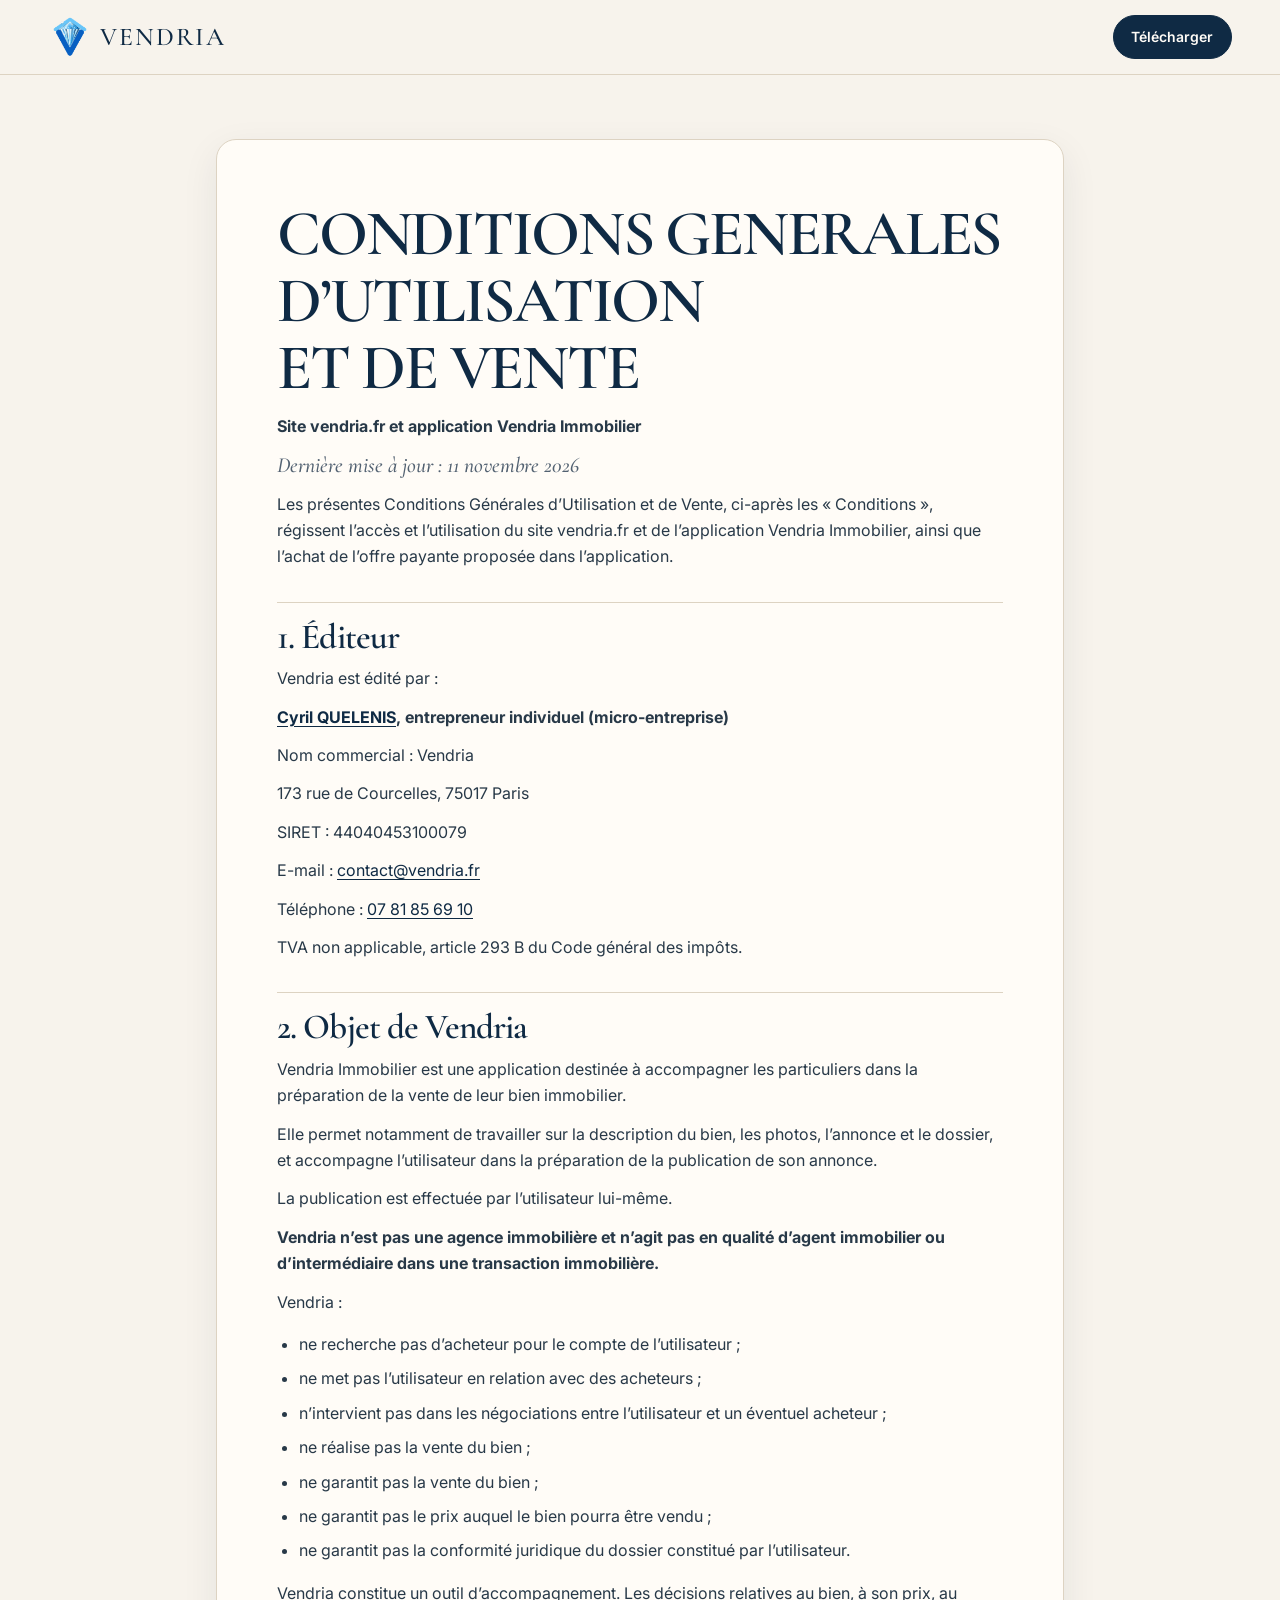
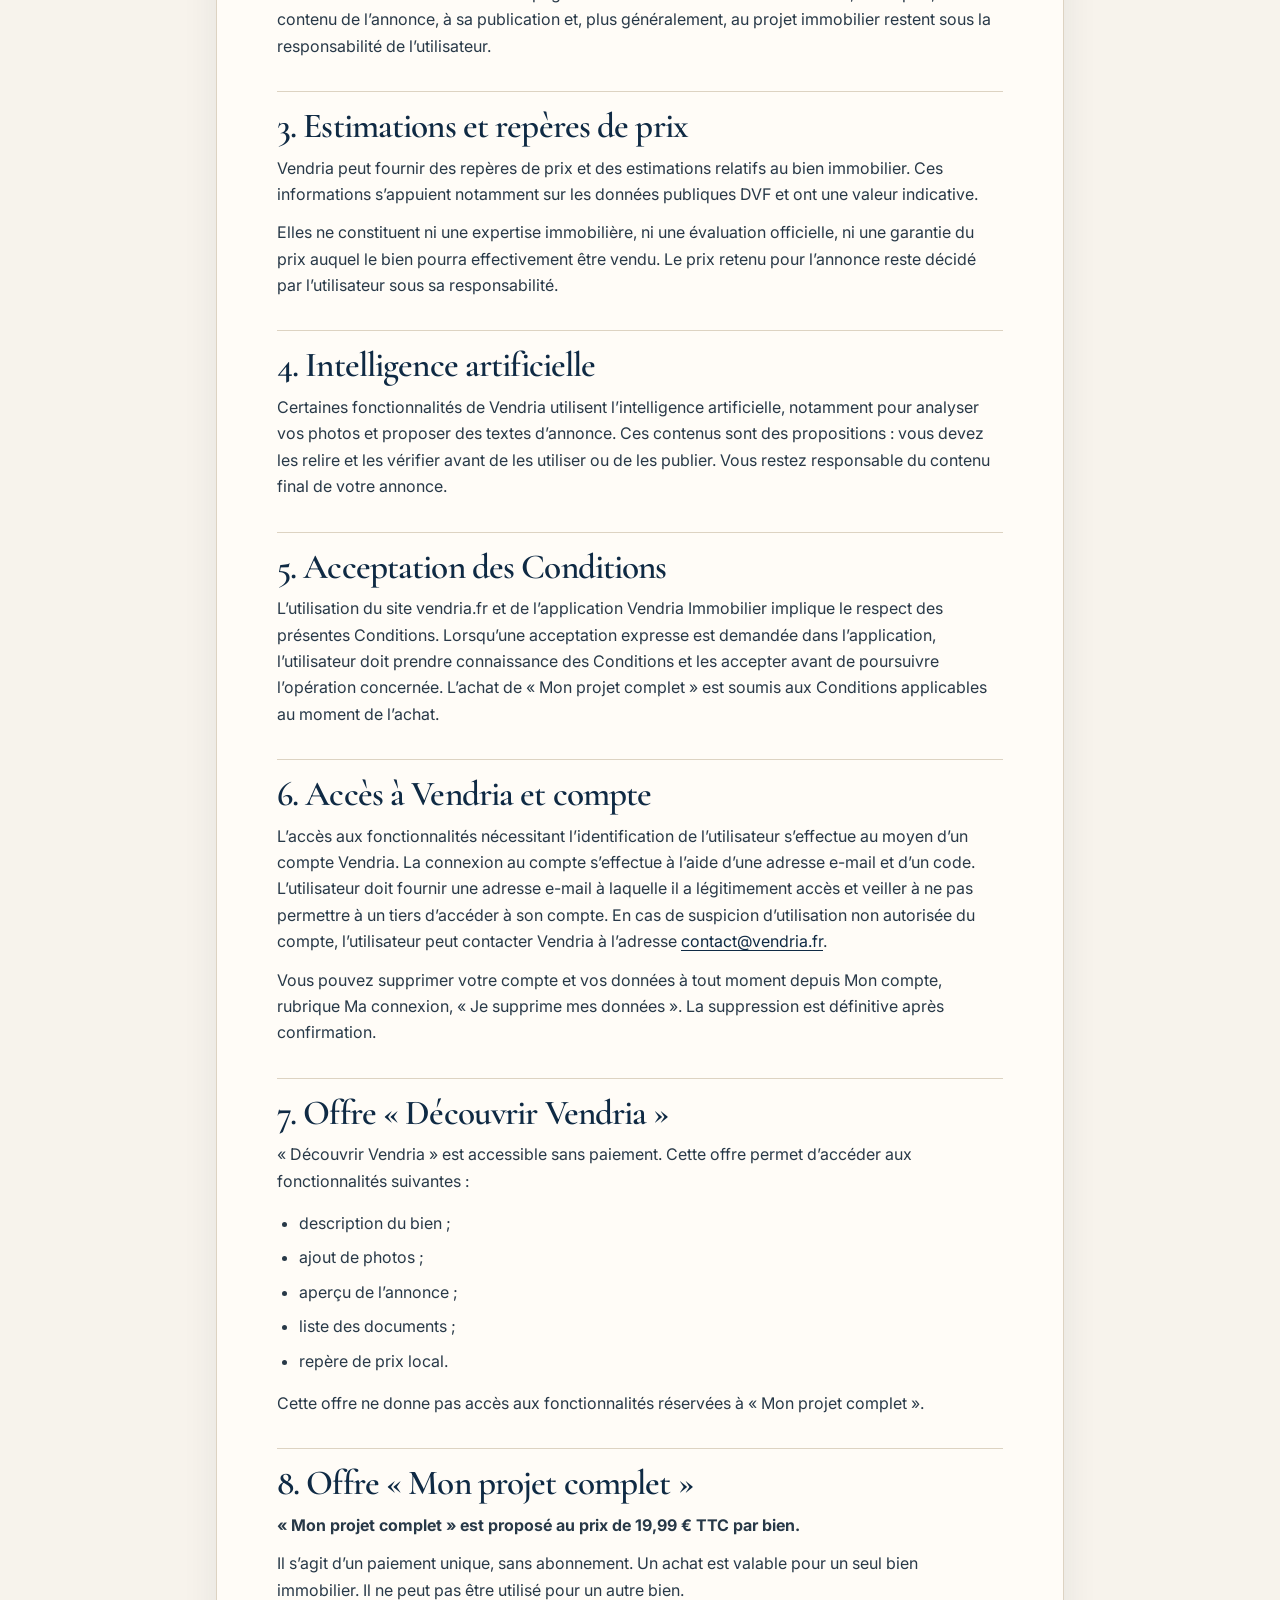
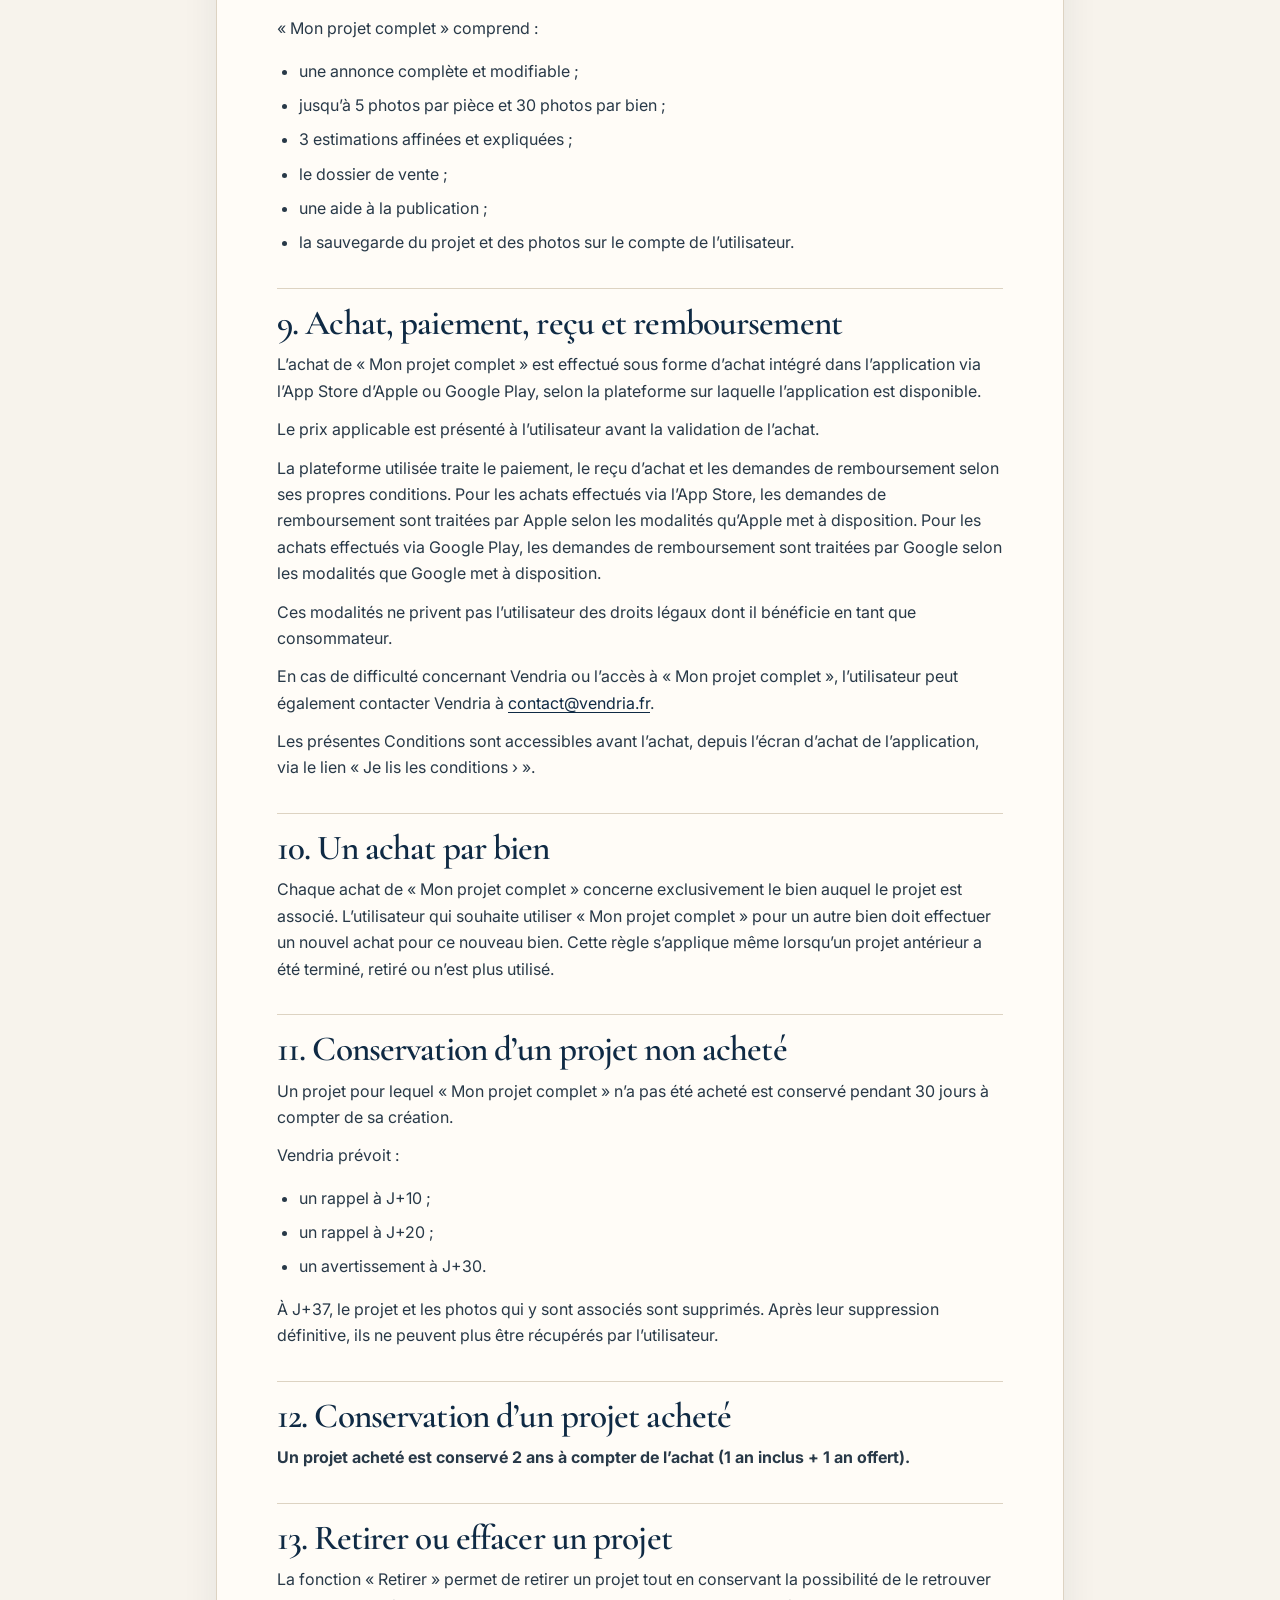
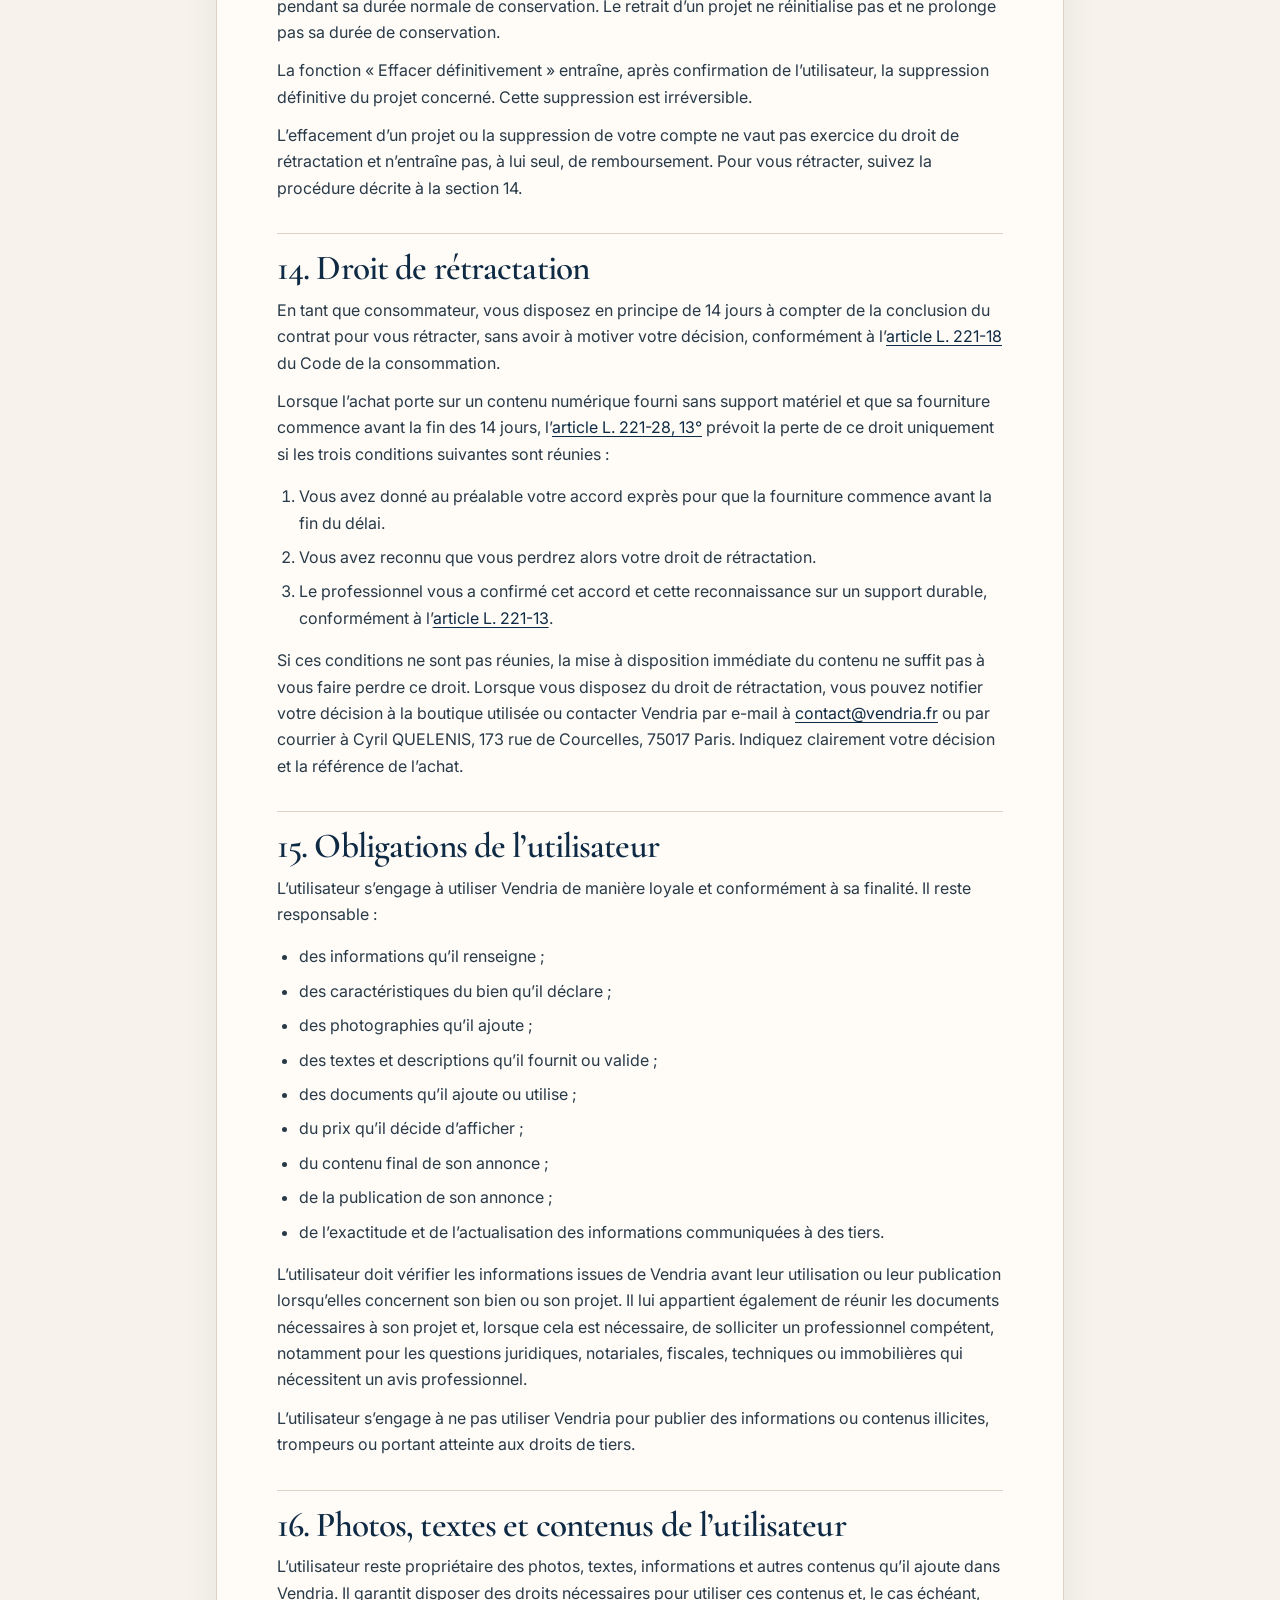
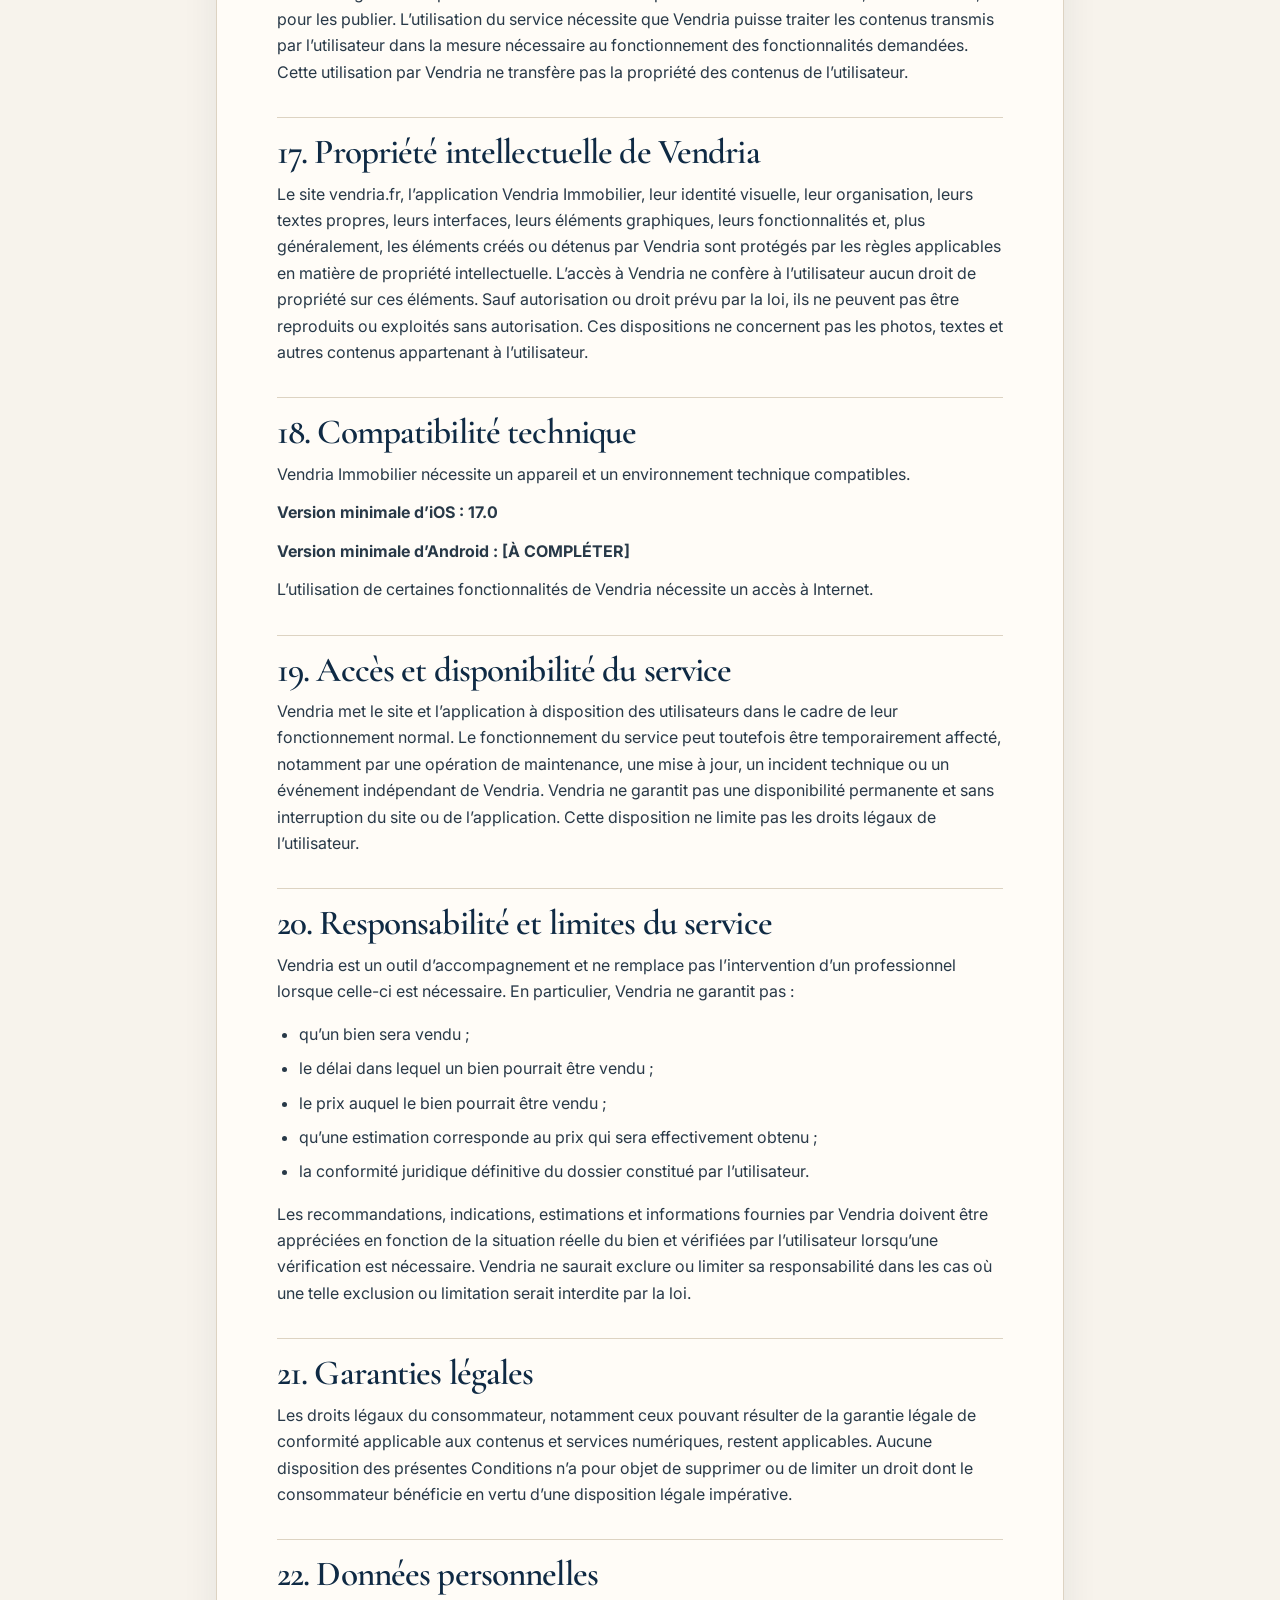
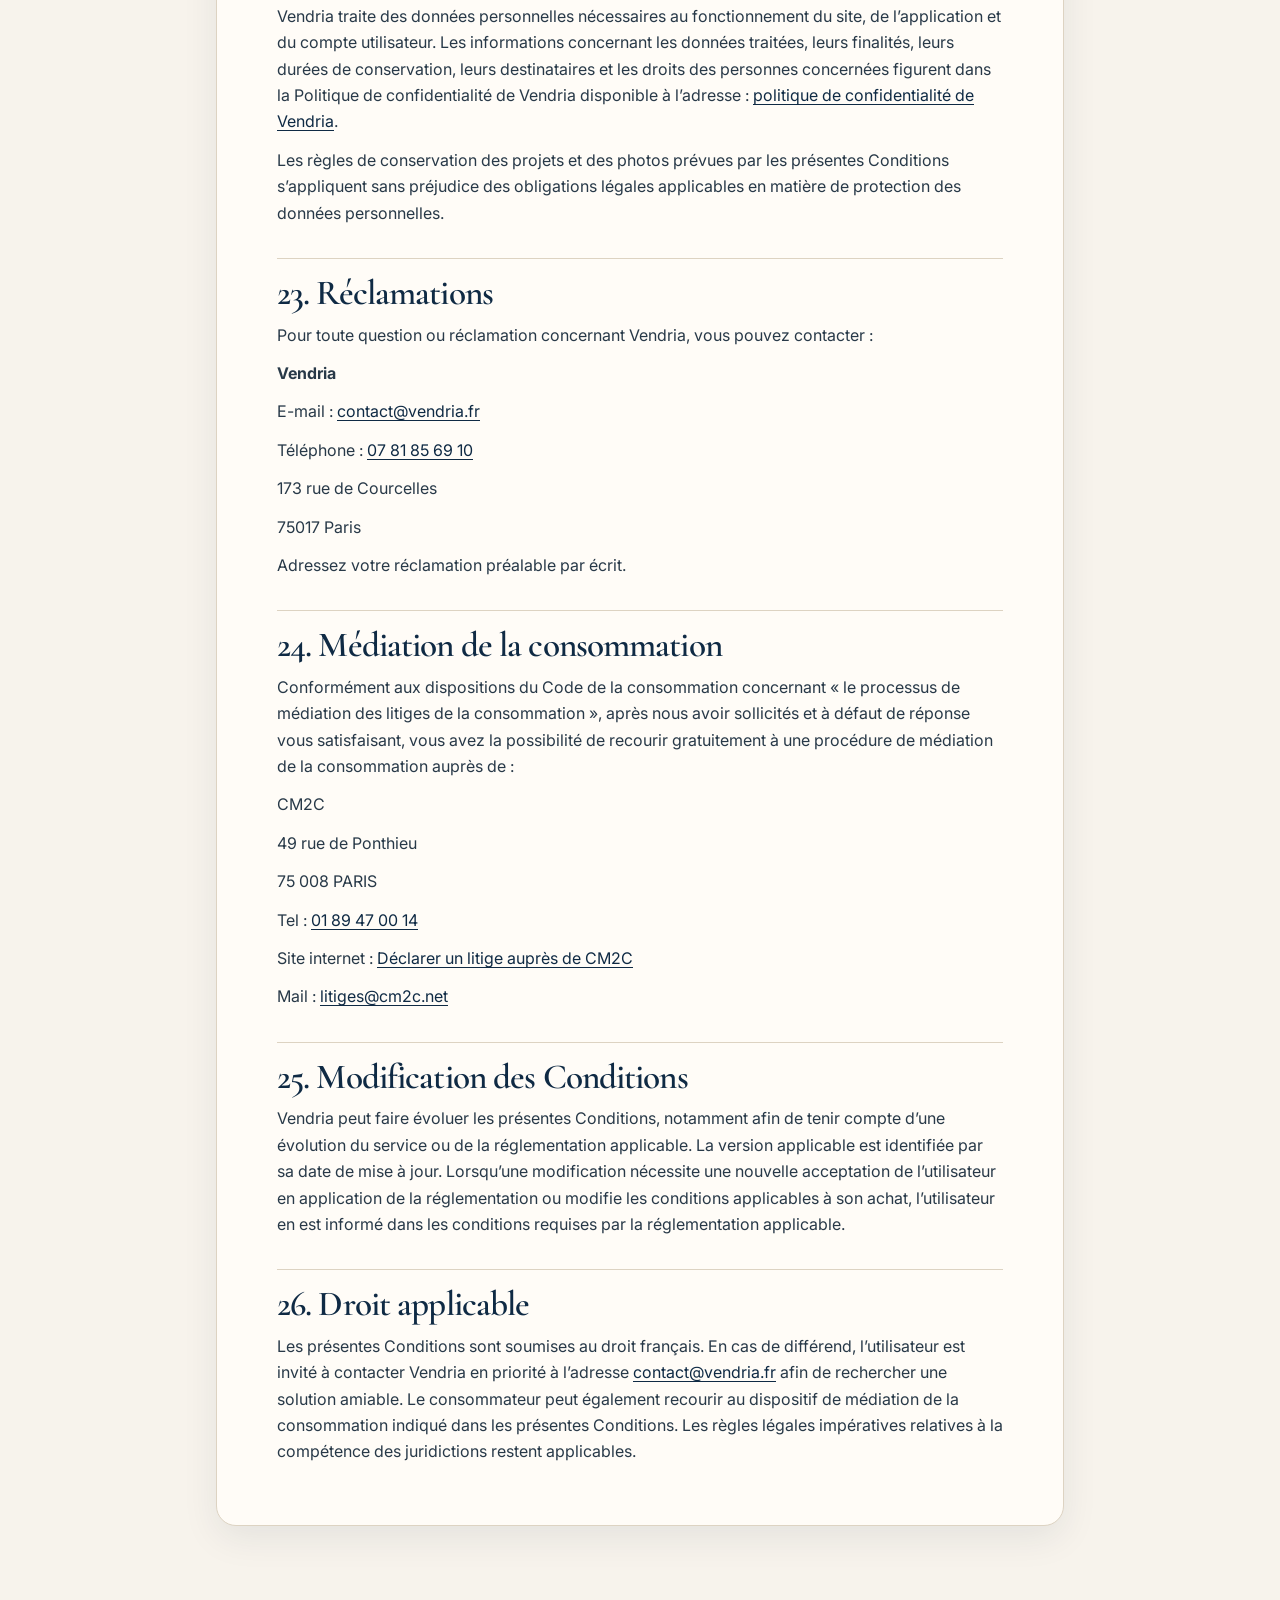
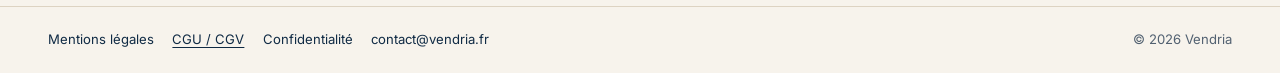
==== cgu-cgv.html @ bef15df4 "CGU-CGV : indiquer l’accès avant l’achat" ====
<!doctype html>
<html lang="fr">
<head>
  <meta charset="utf-8">
  <meta name="viewport" content="width=device-width, initial-scale=1">
  <title>CGU / CGV – Vendria</title>
  <link rel="icon" href="favicon.ico" sizes="any">
  <link rel="icon" type="image/png" sizes="32x32" href="favicon-32.png">
  <link rel="icon" type="image/png" sizes="180x180" href="favicon-180.png">
  <link rel="apple-touch-icon" sizes="180x180" href="apple-touch-icon.png">
  <link rel="stylesheet" href="style.css">
</head>
<body>
  <header class="site-header">
    <div class="shell header-inner">
      <a class="wordmark" href="index.html" aria-label="Vendria — Accueil"><img src="logo-vendria.png" width="44" height="44" alt=""><span>VENDRIA</span></a>
      <a class="download-link" href="https://apps.apple.com/fr/app/vendria-immobilier/id6817850161">Télécharger</a>
    </div>
  </header>

  <main class="legal">
    <h1>CONDITIONS GENERALES D’UTILISATION ET DE VENTE</h1>
    <p><strong>Site vendria.fr et application Vendria Immobilier</strong></p>
    <p class="date">Dernière mise à jour : <time datetime="2026-11-11">11 novembre 2026</time></p>
    <p>Les présentes Conditions Générales d’Utilisation et de Vente, ci-après les « Conditions », régissent l’accès et l’utilisation du site vendria.fr et de l’application Vendria Immobilier, ainsi que l’achat de l’offre payante proposée dans l’application.</p>
    <h2>1. Éditeur</h2>
    <p>Vendria est édité par :</p>
    <p><strong><a href="mentions-legales.html">Cyril QUELENIS</a>, entrepreneur individuel (micro-entreprise)</strong></p>
    <p>Nom commercial : Vendria</p>
    <p>173 rue de Courcelles, 75017 Paris</p>
    <p>SIRET : 44040453100079</p>
    <p>E-mail : <a href="mailto:contact@vendria.fr">contact@vendria.fr</a></p>
    <p>Téléphone : <a href="tel:+33781856910">07 81 85 69 10</a></p>
    <p>TVA non applicable, article 293 B du Code général des impôts.</p>
    <h2>2. Objet de Vendria</h2>
    <p>Vendria Immobilier est une application destinée à accompagner les particuliers dans la préparation de la vente de leur bien immobilier.</p>
    <p>Elle permet notamment de travailler sur la description du bien, les photos, l’annonce et le dossier, et accompagne l’utilisateur dans la préparation de la publication de son annonce.</p>
    <p>La publication est effectuée par l’utilisateur lui-même.</p>
    <p><strong>Vendria n’est pas une agence immobilière et n’agit pas en qualité d’agent immobilier ou d’intermédiaire dans une transaction immobilière.</strong></p>
    <p>Vendria :</p>
    <ul>
      <li>ne recherche pas d’acheteur pour le compte de l’utilisateur ;</li>
      <li>ne met pas l’utilisateur en relation avec des acheteurs ;</li>
      <li>n’intervient pas dans les négociations entre l’utilisateur et un éventuel acheteur ;</li>
      <li>ne réalise pas la vente du bien ;</li>
      <li>ne garantit pas la vente du bien ;</li>
      <li>ne garantit pas le prix auquel le bien pourra être vendu ;</li>
      <li>ne garantit pas la conformité juridique du dossier constitué par l’utilisateur.</li>
    </ul>
    <p>Vendria constitue un outil d’accompagnement. Les décisions relatives au bien, à son prix, au contenu de l’annonce, à sa publication et, plus généralement, au projet immobilier restent sous la responsabilité de l’utilisateur.</p>
    <h2>3. Estimations et repères de prix</h2>
    <p>Vendria peut fournir des repères de prix et des estimations relatifs au bien immobilier. Ces informations s’appuient notamment sur les données publiques DVF et ont une valeur indicative.</p>
    <p>Elles ne constituent ni une expertise immobilière, ni une évaluation officielle, ni une garantie du prix auquel le bien pourra effectivement être vendu. Le prix retenu pour l’annonce reste décidé par l’utilisateur sous sa responsabilité.</p>
    <h2>4. Intelligence artificielle</h2>
    <p>Certaines fonctionnalités de Vendria utilisent l’intelligence artificielle, notamment pour analyser vos photos et proposer des textes d’annonce. Ces contenus sont des propositions : vous devez les relire et les vérifier avant de les utiliser ou de les publier. Vous restez responsable du contenu final de votre annonce.</p>
    <h2>5. Acceptation des Conditions</h2>
    <p>L’utilisation du site vendria.fr et de l’application Vendria Immobilier implique le respect des présentes Conditions. Lorsqu’une acceptation expresse est demandée dans l’application, l’utilisateur doit prendre connaissance des Conditions et les accepter avant de poursuivre l’opération concernée. L’achat de « Mon projet complet » est soumis aux Conditions applicables au moment de l’achat.</p>
    <h2>6. Accès à Vendria et compte</h2>
    <p>L’accès aux fonctionnalités nécessitant l’identification de l’utilisateur s’effectue au moyen d’un compte Vendria. La connexion au compte s’effectue à l’aide d’une adresse e-mail et d’un code. L’utilisateur doit fournir une adresse e-mail à laquelle il a légitimement accès et veiller à ne pas permettre à un tiers d’accéder à son compte. En cas de suspicion d’utilisation non autorisée du compte, l’utilisateur peut contacter Vendria à l’adresse <a href="mailto:contact@vendria.fr">contact@vendria.fr</a>.</p>
    <p>Vous pouvez supprimer votre compte et vos données à tout moment depuis Mon compte, rubrique Ma connexion, « Je supprime mes données ». La suppression est définitive après confirmation.</p>
    <h2>7. Offre « Découvrir Vendria »</h2>
    <p>« Découvrir Vendria » est accessible sans paiement. Cette offre permet d’accéder aux fonctionnalités suivantes :</p>
    <ul>
      <li>description du bien ;</li>
      <li>ajout de photos ;</li>
      <li>aperçu de l’annonce ;</li>
      <li>liste des documents ;</li>
      <li>repère de prix local.</li>
    </ul>
    <p>Cette offre ne donne pas accès aux fonctionnalités réservées à « Mon projet complet ».</p>
    <h2>8. Offre « Mon projet complet »</h2>
    <p><strong>« Mon projet complet » est proposé au prix de 19,99 € TTC par bien.</strong></p>
    <p>Il s’agit d’un paiement unique, sans abonnement. Un achat est valable pour un seul bien immobilier. Il ne peut pas être utilisé pour un autre bien.</p>
    <p>« Mon projet complet » comprend :</p>
    <ul>
      <li>une annonce complète et modifiable ;</li>
      <li>jusqu’à 5 photos par pièce et 30 photos par bien ;</li>
      <li>3 estimations affinées et expliquées ;</li>
      <li>le dossier de vente ;</li>
      <li>une aide à la publication ;</li>
      <li>la sauvegarde du projet et des photos sur le compte de l’utilisateur.</li>
    </ul>
    <h2>9. Achat, paiement, reçu et remboursement</h2>
    <p>L’achat de « Mon projet complet » est effectué sous forme d’achat intégré dans l’application via l’App Store d’Apple ou Google Play, selon la plateforme sur laquelle l’application est disponible.</p>
    <p>Le prix applicable est présenté à l’utilisateur avant la validation de l’achat.</p>
    <p>La plateforme utilisée traite le paiement, le reçu d’achat et les demandes de remboursement selon ses propres conditions. Pour les achats effectués via l’App Store, les demandes de remboursement sont traitées par Apple selon les modalités qu’Apple met à disposition. Pour les achats effectués via Google Play, les demandes de remboursement sont traitées par Google selon les modalités que Google met à disposition.</p>
    <p>Ces modalités ne privent pas l’utilisateur des droits légaux dont il bénéficie en tant que consommateur.</p>
    <p>En cas de difficulté concernant Vendria ou l’accès à « Mon projet complet », l’utilisateur peut également contacter Vendria à <a href="mailto:contact@vendria.fr">contact@vendria.fr</a>.</p>
    <p>Les présentes Conditions sont accessibles avant l’achat, depuis l’écran d’achat de l’application, via le lien « Je lis les conditions › ».</p>
    <h2>10. Un achat par bien</h2>
    <p>Chaque achat de « Mon projet complet » concerne exclusivement le bien auquel le projet est associé. L’utilisateur qui souhaite utiliser « Mon projet complet » pour un autre bien doit effectuer un nouvel achat pour ce nouveau bien. Cette règle s’applique même lorsqu’un projet antérieur a été terminé, retiré ou n’est plus utilisé.</p>
    <h2>11. Conservation d’un projet non acheté</h2>
    <p>Un projet pour lequel « Mon projet complet » n’a pas été acheté est conservé pendant 30 jours à compter de sa création.</p>
    <p>Vendria prévoit :</p>
    <ul>
      <li>un rappel à J+10 ;</li>
      <li>un rappel à J+20 ;</li>
      <li>un avertissement à J+30.</li>
    </ul>
    <p>À J+37, le projet et les photos qui y sont associés sont supprimés. Après leur suppression définitive, ils ne peuvent plus être récupérés par l’utilisateur.</p>
    <h2>12. Conservation d’un projet acheté</h2>
    <p><strong>Un projet acheté est conservé 2 ans à compter de l’achat (1 an inclus + 1 an offert).</strong></p>
    <h2>13. Retirer ou effacer un projet</h2>
    <p>La fonction « Retirer » permet de retirer un projet tout en conservant la possibilité de le retrouver pendant sa durée normale de conservation. Le retrait d’un projet ne réinitialise pas et ne prolonge pas sa durée de conservation.</p>
    <p>La fonction « Effacer définitivement » entraîne, après confirmation de l’utilisateur, la suppression définitive du projet concerné. Cette suppression est irréversible.</p>
    <p>L’effacement d’un projet ou la suppression de votre compte ne vaut pas exercice du droit de rétractation et n’entraîne pas, à lui seul, de remboursement. Pour vous rétracter, suivez la procédure décrite à la section 14.</p>
    <h2>14. Droit de rétractation</h2>
    <p>En tant que consommateur, vous disposez en principe de 14 jours à compter de la conclusion du contrat pour vous rétracter, sans avoir à motiver votre décision, conformément à l’<a href="https://www.legifrance.gouv.fr/codes/article_lc/LEGIARTI000032226842">article L. 221-18</a> du Code de la consommation.</p>
    <p>Lorsque l’achat porte sur un contenu numérique fourni sans support matériel et que sa fourniture commence avant la fin des 14 jours, l’<a href="https://www.legifrance.gouv.fr/codes/article_lc/LEGIARTI000044563170">article L. 221-28, 13°</a> prévoit la perte de ce droit uniquement si les trois conditions suivantes sont réunies :</p>
    <ol>
      <li>Vous avez donné au préalable votre accord exprès pour que la fourniture commence avant la fin du délai.</li>
      <li>Vous avez reconnu que vous perdrez alors votre droit de rétractation.</li>
      <li>Le professionnel vous a confirmé cet accord et cette reconnaissance sur un support durable, conformément à l’<a href="https://www.legifrance.gouv.fr/codes/article_lc/LEGIARTI000044563210">article L. 221-13</a>.</li>
    </ol>
    <p>Si ces conditions ne sont pas réunies, la mise à disposition immédiate du contenu ne suffit pas à vous faire perdre ce droit. Lorsque vous disposez du droit de rétractation, vous pouvez notifier votre décision à la boutique utilisée ou contacter Vendria par e-mail à <a href="mailto:contact@vendria.fr">contact@vendria.fr</a> ou par courrier à Cyril QUELENIS, 173 rue de Courcelles, 75017 Paris. Indiquez clairement votre décision et la référence de l’achat.</p>
    <h2>15. Obligations de l’utilisateur</h2>
    <p>L’utilisateur s’engage à utiliser Vendria de manière loyale et conformément à sa finalité. Il reste responsable :</p>
    <ul>
      <li>des informations qu’il renseigne ;</li>
      <li>des caractéristiques du bien qu’il déclare ;</li>
      <li>des photographies qu’il ajoute ;</li>
      <li>des textes et descriptions qu’il fournit ou valide ;</li>
      <li>des documents qu’il ajoute ou utilise ;</li>
      <li>du prix qu’il décide d’afficher ;</li>
      <li>du contenu final de son annonce ;</li>
      <li>de la publication de son annonce ;</li>
      <li>de l’exactitude et de l’actualisation des informations communiquées à des tiers.</li>
    </ul>
    <p>L’utilisateur doit vérifier les informations issues de Vendria avant leur utilisation ou leur publication lorsqu’elles concernent son bien ou son projet. Il lui appartient également de réunir les documents nécessaires à son projet et, lorsque cela est nécessaire, de solliciter un professionnel compétent, notamment pour les questions juridiques, notariales, fiscales, techniques ou immobilières qui nécessitent un avis professionnel.</p>
    <p>L’utilisateur s’engage à ne pas utiliser Vendria pour publier des informations ou contenus illicites, trompeurs ou portant atteinte aux droits de tiers.</p>
    <h2>16. Photos, textes et contenus de l’utilisateur</h2>
    <p>L’utilisateur reste propriétaire des photos, textes, informations et autres contenus qu’il ajoute dans Vendria. Il garantit disposer des droits nécessaires pour utiliser ces contenus et, le cas échéant, pour les publier. L’utilisation du service nécessite que Vendria puisse traiter les contenus transmis par l’utilisateur dans la mesure nécessaire au fonctionnement des fonctionnalités demandées. Cette utilisation par Vendria ne transfère pas la propriété des contenus de l’utilisateur.</p>
    <h2>17. Propriété intellectuelle de Vendria</h2>
    <p>Le site vendria.fr, l’application Vendria Immobilier, leur identité visuelle, leur organisation, leurs textes propres, leurs interfaces, leurs éléments graphiques, leurs fonctionnalités et, plus généralement, les éléments créés ou détenus par Vendria sont protégés par les règles applicables en matière de propriété intellectuelle. L’accès à Vendria ne confère à l’utilisateur aucun droit de propriété sur ces éléments. Sauf autorisation ou droit prévu par la loi, ils ne peuvent pas être reproduits ou exploités sans autorisation. Ces dispositions ne concernent pas les photos, textes et autres contenus appartenant à l’utilisateur.</p>
    <h2>18. Compatibilité technique</h2>
    <p>Vendria Immobilier nécessite un appareil et un environnement technique compatibles.</p>
    <p><strong>Version minimale d’iOS : 17.0</strong></p>
    <p><strong>Version minimale d’Android : [À COMPLÉTER]</strong></p>
    <p>L’utilisation de certaines fonctionnalités de Vendria nécessite un accès à Internet.</p>
    <h2>19. Accès et disponibilité du service</h2>
    <p>Vendria met le site et l’application à disposition des utilisateurs dans le cadre de leur fonctionnement normal. Le fonctionnement du service peut toutefois être temporairement affecté, notamment par une opération de maintenance, une mise à jour, un incident technique ou un événement indépendant de Vendria. Vendria ne garantit pas une disponibilité permanente et sans interruption du site ou de l’application. Cette disposition ne limite pas les droits légaux de l’utilisateur.</p>
    <h2>20. Responsabilité et limites du service</h2>
    <p>Vendria est un outil d’accompagnement et ne remplace pas l’intervention d’un professionnel lorsque celle-ci est nécessaire. En particulier, Vendria ne garantit pas :</p>
    <ul>
      <li>qu’un bien sera vendu ;</li>
      <li>le délai dans lequel un bien pourrait être vendu ;</li>
      <li>le prix auquel le bien pourrait être vendu ;</li>
      <li>qu’une estimation corresponde au prix qui sera effectivement obtenu ;</li>
      <li>la conformité juridique définitive du dossier constitué par l’utilisateur.</li>
    </ul>
    <p>Les recommandations, indications, estimations et informations fournies par Vendria doivent être appréciées en fonction de la situation réelle du bien et vérifiées par l’utilisateur lorsqu’une vérification est nécessaire. Vendria ne saurait exclure ou limiter sa responsabilité dans les cas où une telle exclusion ou limitation serait interdite par la loi.</p>
    <h2>21. Garanties légales</h2>
    <p>Les droits légaux du consommateur, notamment ceux pouvant résulter de la garantie légale de conformité applicable aux contenus et services numériques, restent applicables. Aucune disposition des présentes Conditions n’a pour objet de supprimer ou de limiter un droit dont le consommateur bénéficie en vertu d’une disposition légale impérative.</p>
    <h2>22. Données personnelles</h2>
    <p>Vendria traite des données personnelles nécessaires au fonctionnement du site, de l’application et du compte utilisateur. Les informations concernant les données traitées, leurs finalités, leurs durées de conservation, leurs destinataires et les droits des personnes concernées figurent dans la Politique de confidentialité de Vendria disponible à l’adresse : <a href="confidentialite.html">politique de confidentialité de Vendria</a>.</p>
    <p>Les règles de conservation des projets et des photos prévues par les présentes Conditions s’appliquent sans préjudice des obligations légales applicables en matière de protection des données personnelles.</p>
    <h2>23. Réclamations</h2>
    <p>Pour toute question ou réclamation concernant Vendria, vous pouvez contacter :</p>
    <p><strong>Vendria</strong></p>
    <p>E-mail : <a href="mailto:contact@vendria.fr">contact@vendria.fr</a></p>
    <p>Téléphone : <a href="tel:+33781856910">07 81 85 69 10</a></p>
    <p>173 rue de Courcelles</p>
    <p>75017 Paris</p>
    <p>Adressez votre réclamation préalable par écrit.</p>
    <h2>24. Médiation de la consommation</h2>
    <p>Conformément aux dispositions du Code de la consommation concernant « le processus de médiation des litiges de la consommation », après nous avoir sollicités et à défaut de réponse vous satisfaisant, vous avez la possibilité de recourir gratuitement à une procédure de médiation de la consommation auprès de :</p>
    <p>CM2C</p>
    <p>49 rue de Ponthieu</p>
    <p>75 008 PARIS</p>
    <p>Tel : <a href="tel:+33189470014">01 89 47 00 14</a></p>
    <p>Site internet : <a href="https://www.cm2c.net/declarer-un-litige.php">Déclarer un litige auprès de CM2C</a></p>
    <p>Mail : <a href="mailto:litiges@cm2c.net">litiges@cm2c.net</a></p>
    <h2>25. Modification des Conditions</h2>
    <p>Vendria peut faire évoluer les présentes Conditions, notamment afin de tenir compte d’une évolution du service ou de la réglementation applicable. La version applicable est identifiée par sa date de mise à jour. Lorsqu’une modification nécessite une nouvelle acceptation de l’utilisateur en application de la réglementation ou modifie les conditions applicables à son achat, l’utilisateur en est informé dans les conditions requises par la réglementation applicable.</p>
    <h2>26. Droit applicable</h2>
    <p>Les présentes Conditions sont soumises au droit français. En cas de différend, l’utilisateur est invité à contacter Vendria en priorité à l’adresse <a href="mailto:contact@vendria.fr">contact@vendria.fr</a> afin de rechercher une solution amiable. Le consommateur peut également recourir au dispositif de médiation de la consommation indiqué dans les présentes Conditions. Les règles légales impératives relatives à la compétence des juridictions restent applicables.</p>
  </main>

  <footer class="site-footer">
    <div class="shell footer-inner">
      <nav aria-label="Informations légales">
        <a href="mentions-legales.html">Mentions légales</a>
        <a href="cgu-cgv.html" aria-current="page">CGU / CGV</a>
        <a href="confidentialite.html">Confidentialité</a>
        <a href="mailto:contact@vendria.fr">contact@vendria.fr</a>
      </nav>
      <p>© 2026 Vendria</p>
    </div>
  </footer>
</body>
</html>
---- style.css ----
@import url('https://fonts.googleapis.com/css2?family=Cormorant+Garamond:ital,wght@0,500;0,600;0,700;1,500&family=Inter:wght@400;500;600&display=swap');

@font-face { font-family: "Cormorant App"; src: url("assets/fonts/CormorantGaramond.ttf") format("truetype"); font-weight: 300 700; font-style: normal; font-display: swap; }

:root {
  color-scheme: light;
  --ivory: #f7f3ec;
  --paper: #fffcf7;
  --navy: #0f2a44;
  --ink: #283948;
  --muted: #526171;
  --gold: #b8975a;
  --line: #ddd3c2;
  --serif: "Cormorant Garamond", Georgia, serif;
  --sans: "Inter", system-ui, sans-serif;
  --radius: 1.25rem;
  --shadow: 0 12px 36px rgb(15 42 68 / 8%);
}

*, *::before, *::after { box-sizing: border-box; }

body {
  display: flex;
  min-height: 100vh;
  flex-direction: column;
  margin: 0;
  color: var(--ink);
  background: var(--ivory);
  font: 1rem/1.65 var(--sans);
}

main { flex: 1; }

h1, h2, h3 {
  margin: 0;
  color: var(--navy);
  font: 600 2rem/1.05 var(--serif);
}

h1 { font-size: clamp(2.65rem, 6vw, 4.65rem); letter-spacing: -.035em; text-wrap: balance; }
h2 { font-size: clamp(2.45rem, 5vw, 3.75rem); letter-spacing: -.025em; }
p { margin: 0; }

a {
  color: var(--navy);
  text-underline-offset: .2em;
}

a:focus-visible {
  outline: 2px solid var(--navy);
  outline-offset: 4px;
}

.shell {
  width: min(100% - 2rem, 74rem);
  margin-inline: auto;
}

.site-header { border-bottom: 1px solid var(--line); }

.header-inner, .footer-inner {
  display: flex;
  flex-wrap: wrap;
  align-items: center;
  justify-content: space-between;
  gap: .75rem 1.5rem;
}

.header-inner { min-height: 4.6rem; padding-block: .55rem; }

.wordmark {
  font: 700 2.45rem/1 var(--serif);
  letter-spacing: -.065em;
  text-decoration: none;
}

.download-link {
  display: inline-flex;
  align-items: center;
  min-height: 2.75rem;
  padding: .4rem 1.1rem;
  border: 1px solid var(--navy);
  border-radius: 999px;
  background: var(--navy);
  color: var(--paper);
  font-size: .875rem;
  font-weight: 600;
  text-decoration: none;
}

.download-link:hover { background: #214360; }

.hero {
  display: grid;
  gap: clamp(2rem, 5vw, 4.5rem);
  margin-top: clamp(1.25rem, 3vw, 2.75rem);
}

.hero-copy { min-width: 0; }

.hero-photo {
  display: block;
  width: 100%;
  height: auto;
  border-radius: var(--radius);
  background: #e7e0d5;
  aspect-ratio: auto 3 / 2;
}

.legal {
  border: 1px solid var(--line);
  border-radius: var(--radius);
  box-shadow: var(--shadow);
}

.eyebrow {
  display: flex;
  align-items: center;
  gap: .7rem;
  margin-bottom: .8rem;
  color: var(--navy);
  font-size: .73rem;
  font-weight: 600;
  letter-spacing: .15em;
  text-transform: uppercase;
}

.eyebrow::before, .hero-signature::after {
  content: "";
  width: 1.65rem;
  height: 1px;
  background: var(--gold);
}

.hero-signature {
  margin-top: 1.25rem;
  letter-spacing: .22em;
}

.offer-card .eyebrow::before { content: none; }

.tagline {
  max-width: 37ch;
  margin: 1.5rem 0 1.35rem;
  font: italic 500 clamp(1.35rem, 2.5vw, 1.75rem)/1.23 var(--serif);
  color: var(--navy);
}

.store-badge {
  display: inline-flex;
  vertical-align: top;
  border-radius: .45rem;
}

.store-badge img { display: block; object-fit: contain; }

.availability { margin-top: .55rem; color: var(--muted); font-size: .75rem; }

.steps, .offer { margin-block: clamp(3.25rem, 8vw, 6.5rem); }

.timeline {
  display: grid;
  list-style: none;
  margin: 1.75rem 0 0;
  padding: 0;
}

.timeline li {
  position: relative;
  min-width: 0;
  min-height: 4.75rem;
  padding: .05rem 0 1.25rem 3.25rem;
}

.timeline li:not(:last-child)::before {
  content: "";
  position: absolute;
  top: 1.2rem;
  bottom: -1.2rem;
  left: 1.2rem;
  width: 1px;
  background: var(--gold);
}

.step-number {
  position: absolute;
  top: 0;
  left: 0;
  display: grid;
  place-items: center;
  width: 2.4rem;
  height: 2.4rem;
  border: 1px solid var(--gold);
  border-radius: 50%;
  background: var(--ivory);
  color: var(--navy);
  font-size: .75rem;
  font-weight: 600;
  font-variant-numeric: tabular-nums;
}

.timeline h3 { font-size: 1.7rem; }
.timeline p { margin-top: .25rem; color: var(--muted); font-size: .875rem; }

.offer {
  display: grid;
  gap: clamp(1rem, 2.5vw, 2rem);
}

.offer-card {
  padding: clamp(1.25rem, 4vw, 2.5rem);
  border: 1px solid var(--line);
  border-radius: var(--radius);
  background: rgb(255 252 247 / 25%);
}

.offer-card-premium {
  border-color: var(--gold);
  background: var(--paper);
  box-shadow: var(--shadow);
}

.offer-title { font-size: clamp(2rem, 3.2vw, 2.8rem); }

.price {
  font: 600 clamp(2.8rem, 6vw, 4rem)/1 var(--sans);
  letter-spacing: -.045em;
}

.price { font-variant-numeric: lining-nums; }

.price span { font: 500 .85rem var(--sans); letter-spacing: 0; }

.offer-subtitle { margin-top: .6rem; }
.offer-subtitle em { color: var(--muted); }

.offer-list {
  display: grid;
  gap: .5rem;
  margin: 1rem 0 0;
  padding: 1rem 0 0 1.25rem;
  border-top: 1px solid var(--line);
  color: var(--navy);
  list-style-type: "✓ ";
}

.offer-detail { margin-top: 1rem; color: var(--muted); }

.site-footer { border-top: 1px solid var(--line); }

.footer-inner {
  padding-block: 1.4rem;
  color: var(--muted);
  font-size: .82rem;
}

.footer-inner nav { display: flex; flex-wrap: wrap; gap: .4rem 1.15rem; }
.footer-inner a { text-decoration: none; }
.footer-inner a:hover, .footer-inner [aria-current="page"] { text-decoration: underline; }

.legal {
  width: min(100% - 2rem, 53rem);
  margin: clamp(1.25rem, 5vw, 4rem) auto clamp(3rem, 7vw, 5rem);
  padding: clamp(1.25rem, 5vw, 3.75rem);
  background: var(--paper);
  overflow-wrap: anywhere;
}

.legal h1 { font-size: clamp(2.4rem, 6vw, 4rem); }
.legal h2 {
  margin: 2rem 0 .6rem;
  padding-top: 1rem;
  border-top: 1px solid var(--line);
  font-size: clamp(1.7rem, 4vw, 2.2rem);
}

.legal p + p, .legal h1 + p { margin-top: .75rem; }
.legal li + li { margin-top: .5rem; }
.legal ol, .legal ul { padding-inline-start: 1.35rem; }
.legal address { font-style: normal; }
.legal .date { color: var(--muted); font: italic 500 1.35rem/1.25 var(--serif); }

@media (min-width: 54rem) {
  .shell { width: min(100% - 4rem, 74rem); }

  .hero {
    grid-template-columns: repeat(2, minmax(0, 1fr));
    align-items: center;
  }

  .timeline { grid-template-columns: repeat(5, minmax(0, 1fr)); margin-top: 2rem; }
  .timeline li { padding: 3.25rem .65rem 0 0; }
  .timeline li:not(:last-child)::before { inset: 1.2rem -1.2rem auto 1.2rem; width: auto; height: 1px; }
  .offer { grid-template-columns: repeat(2, minmax(0, 1fr)); }

  .offer-title { min-height: 4rem; align-content: center; }
}

/* Marque identique à la signature de l’application. */
.wordmark { display: inline-flex; align-items: center; gap: 8px; font: 500 1.6rem/1 "Cormorant App", Georgia, serif; letter-spacing: 2px; }
.wordmark img { display: block; object-fit: contain; }
.steps { text-align: center; }
.steps-intro { max-width: 48rem; margin: 1rem auto 0; }
.timeline h3 { font-weight: 500; }
.timeline p { font-weight: 400; font-size: 1rem; color: var(--ink); }
.coach { text-align: center; max-width: 52rem; margin-block: 3rem 4rem; }
.coach > p { margin-top: 1.25rem; }
.coach-signature { font: italic 500 clamp(1.5rem, 3vw, 2rem)/1.3 var(--serif); color: var(--navy); }
@media (min-width: 54rem) {
  .timeline li { padding-inline: .65rem; }
  .step-number { left: calc(50% - 1.2rem); }
  .timeline li:not(:last-child)::before { left: 50%; right: -50%; }
}
@media (max-width: 53.999rem) {
  .timeline { max-width: 34rem; margin-inline: auto; }
  .timeline li { padding-left: 0; padding-top: 3.25rem; padding-bottom: 1.75rem; }
  .step-number { left: calc(50% - 1.2rem); }
  .timeline li:not(:last-child)::before { content: none; }
}
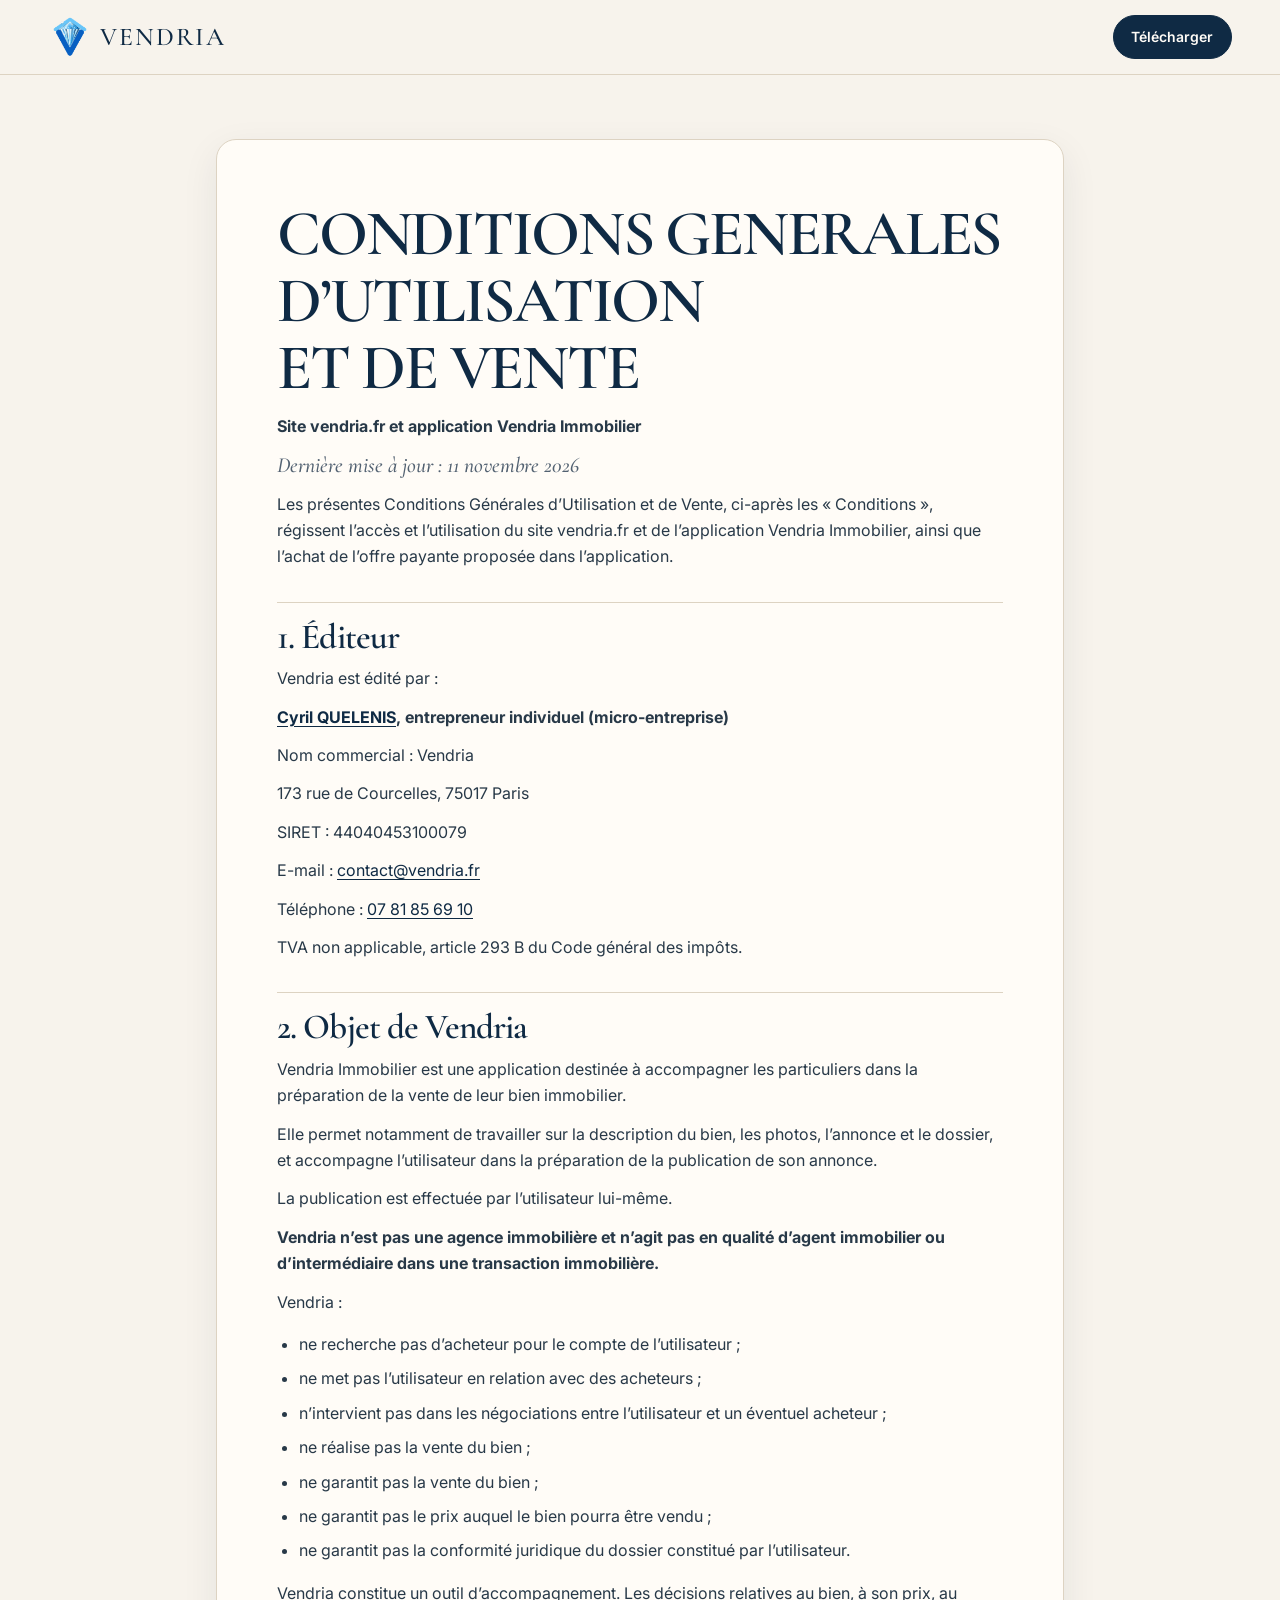
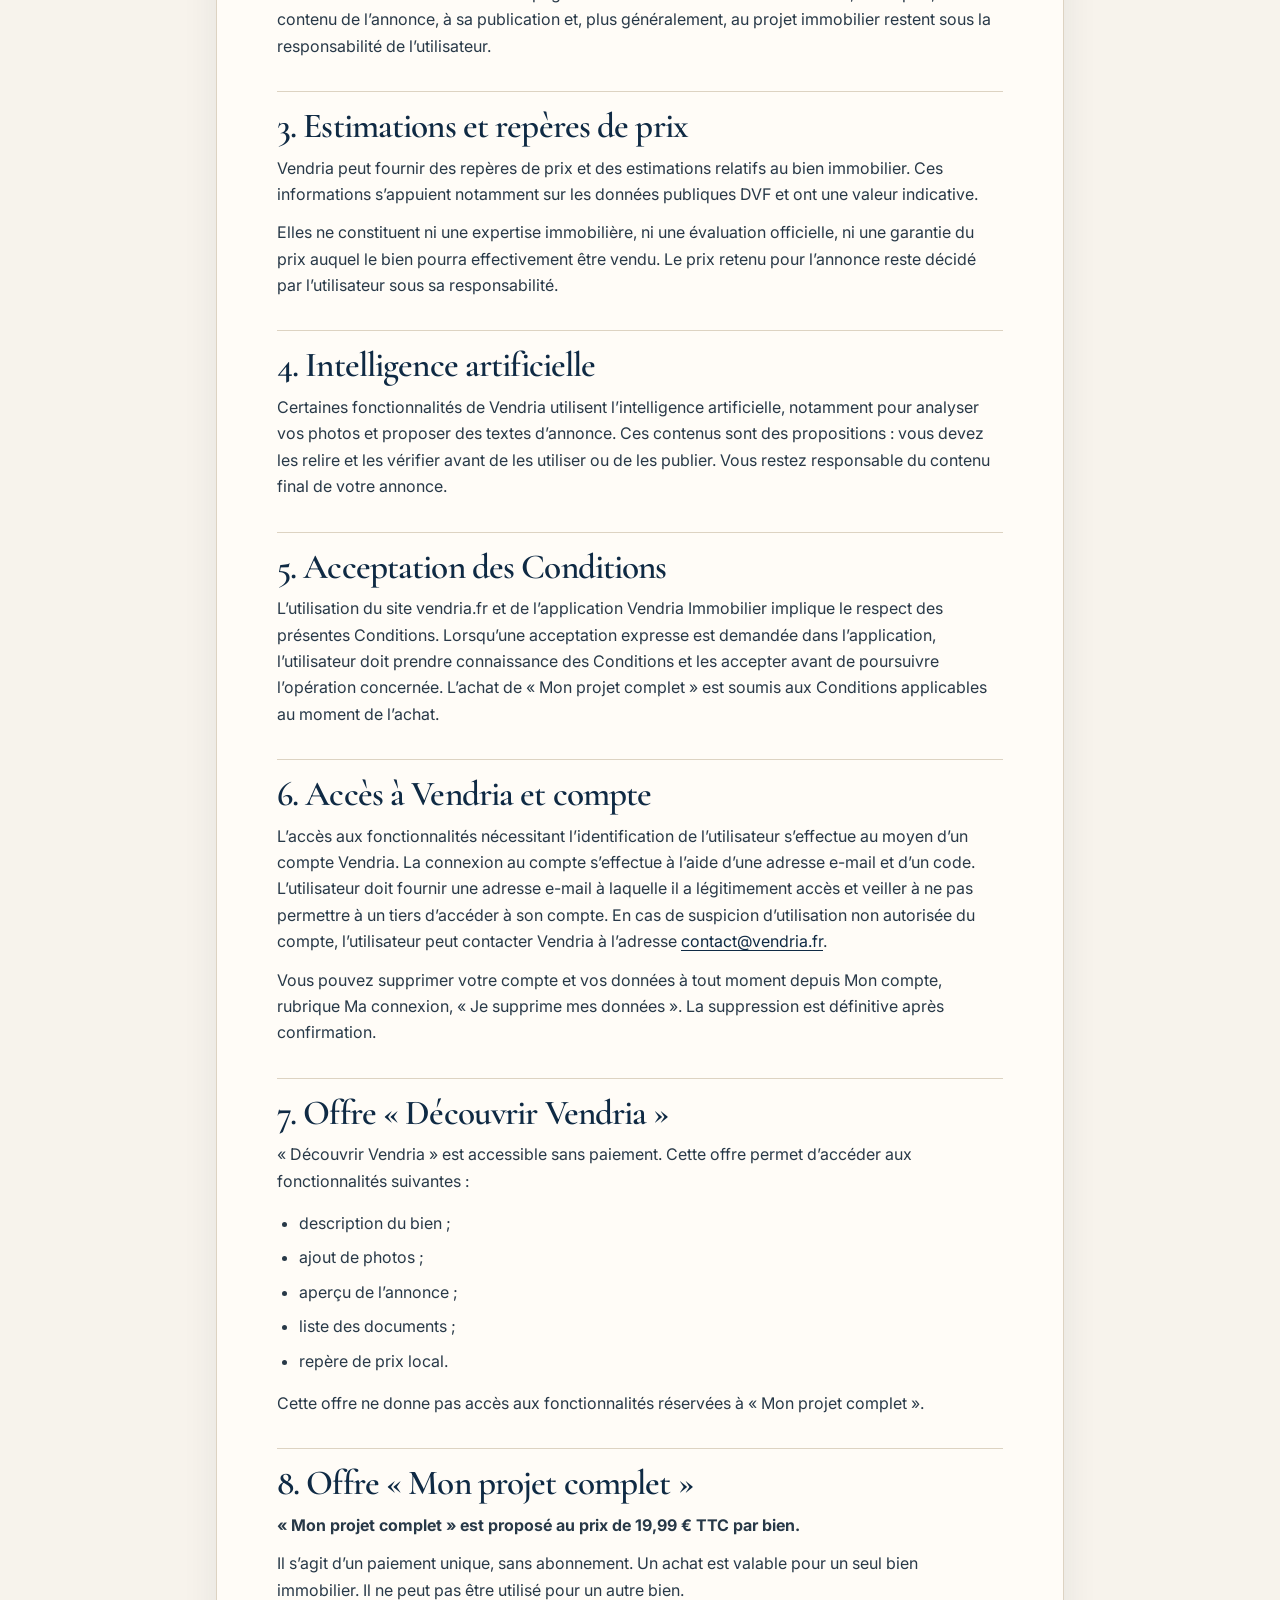
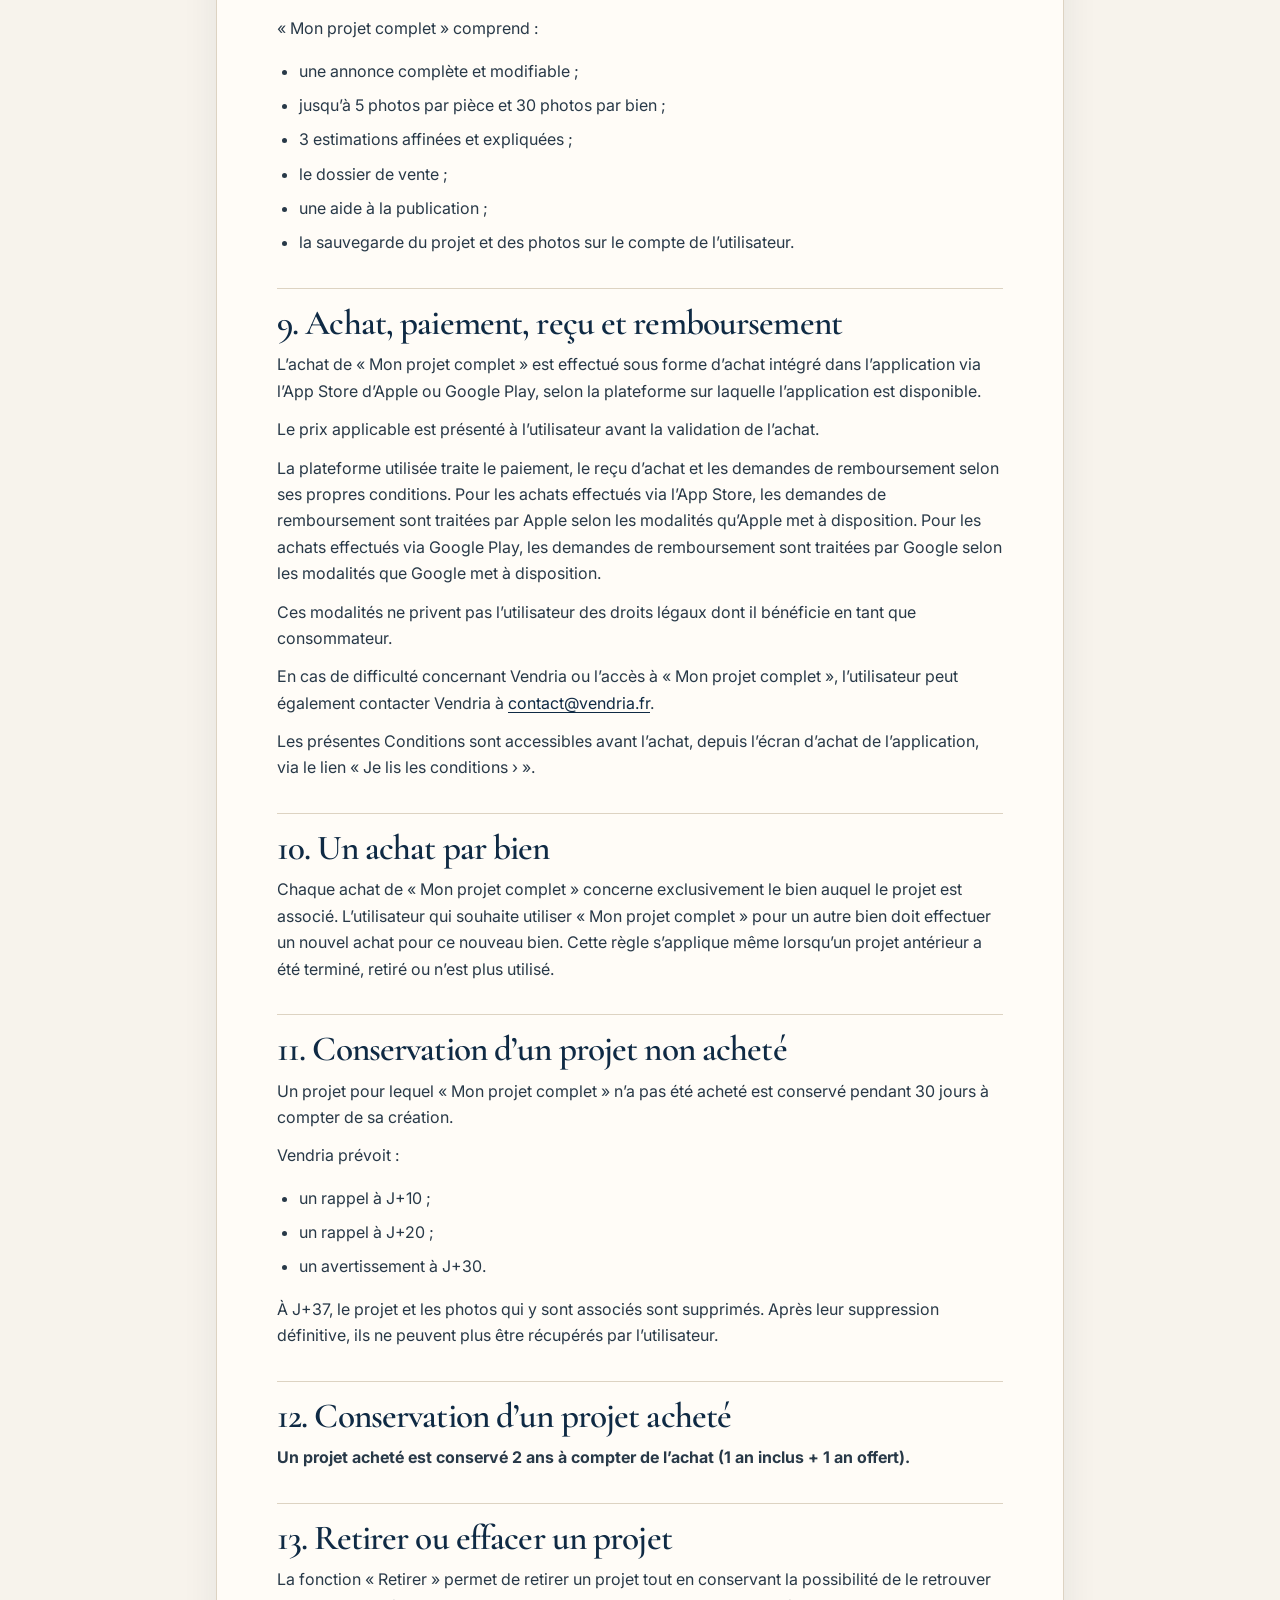
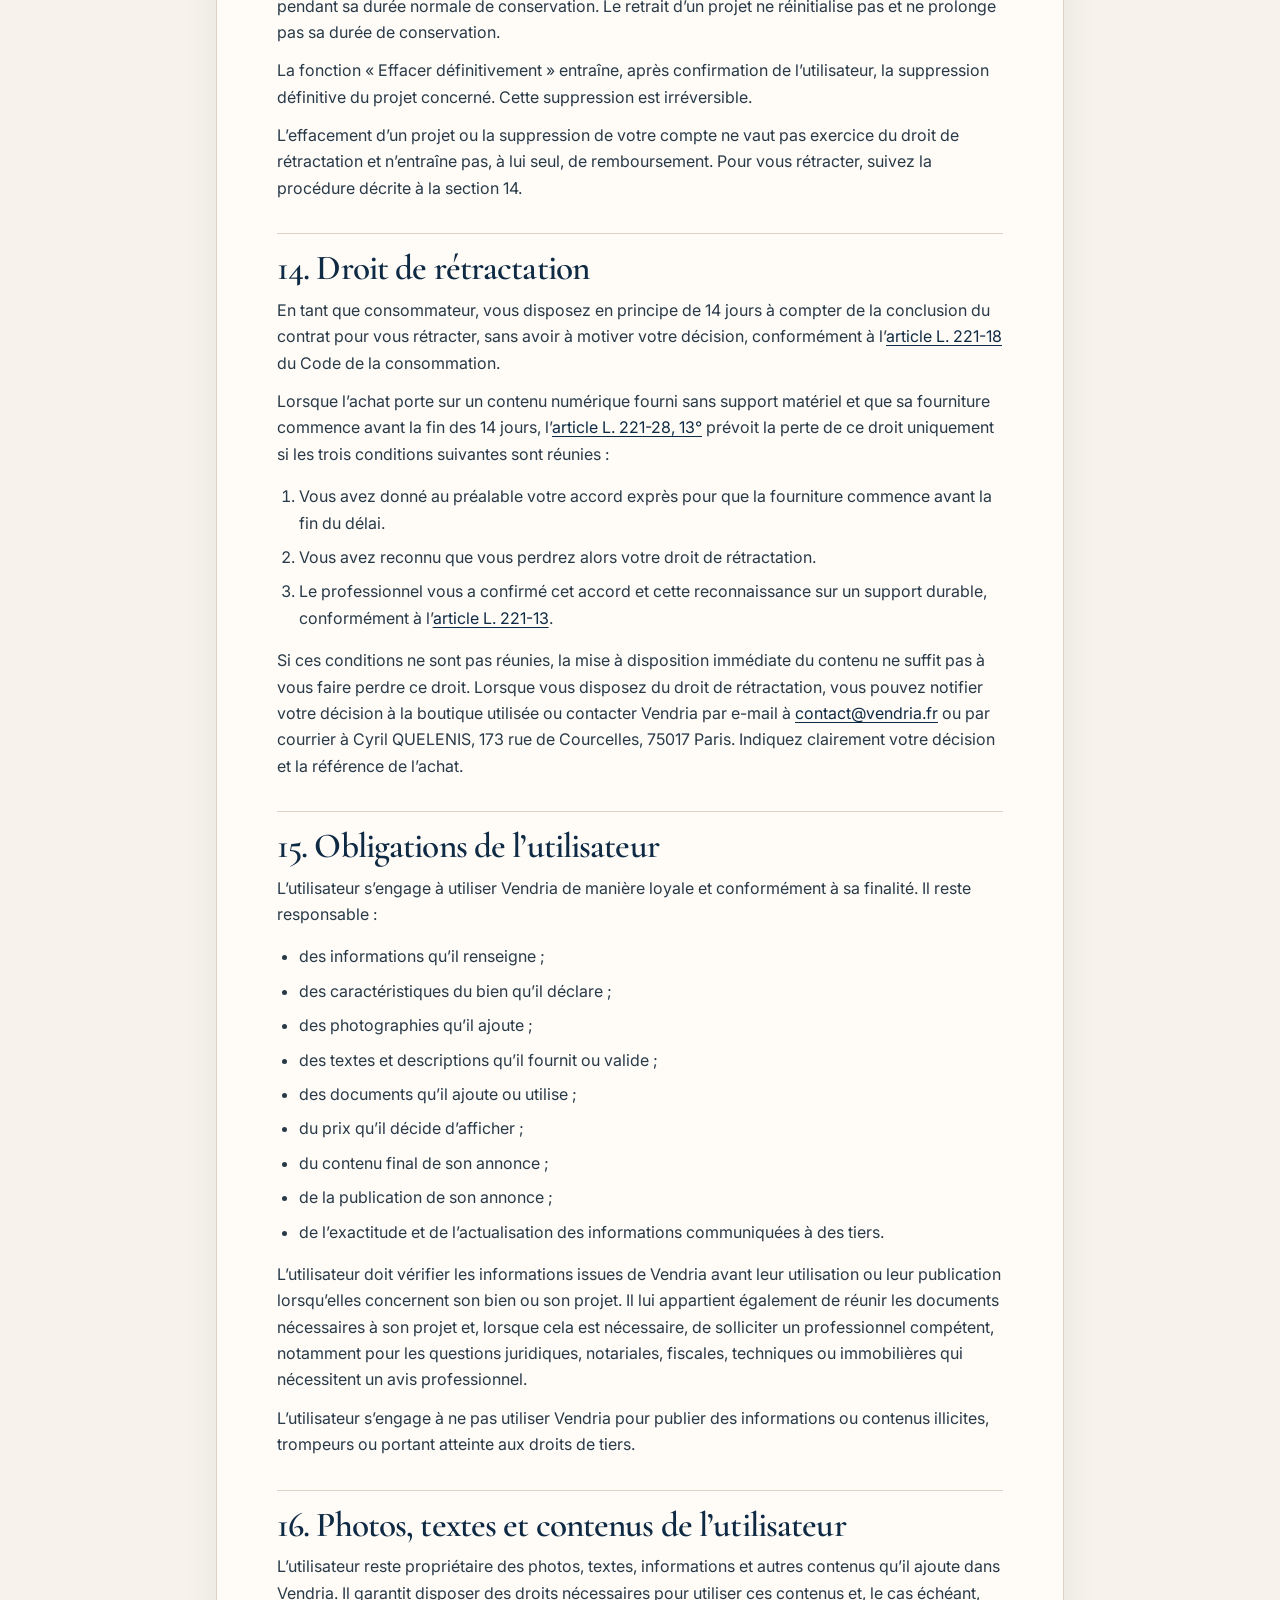
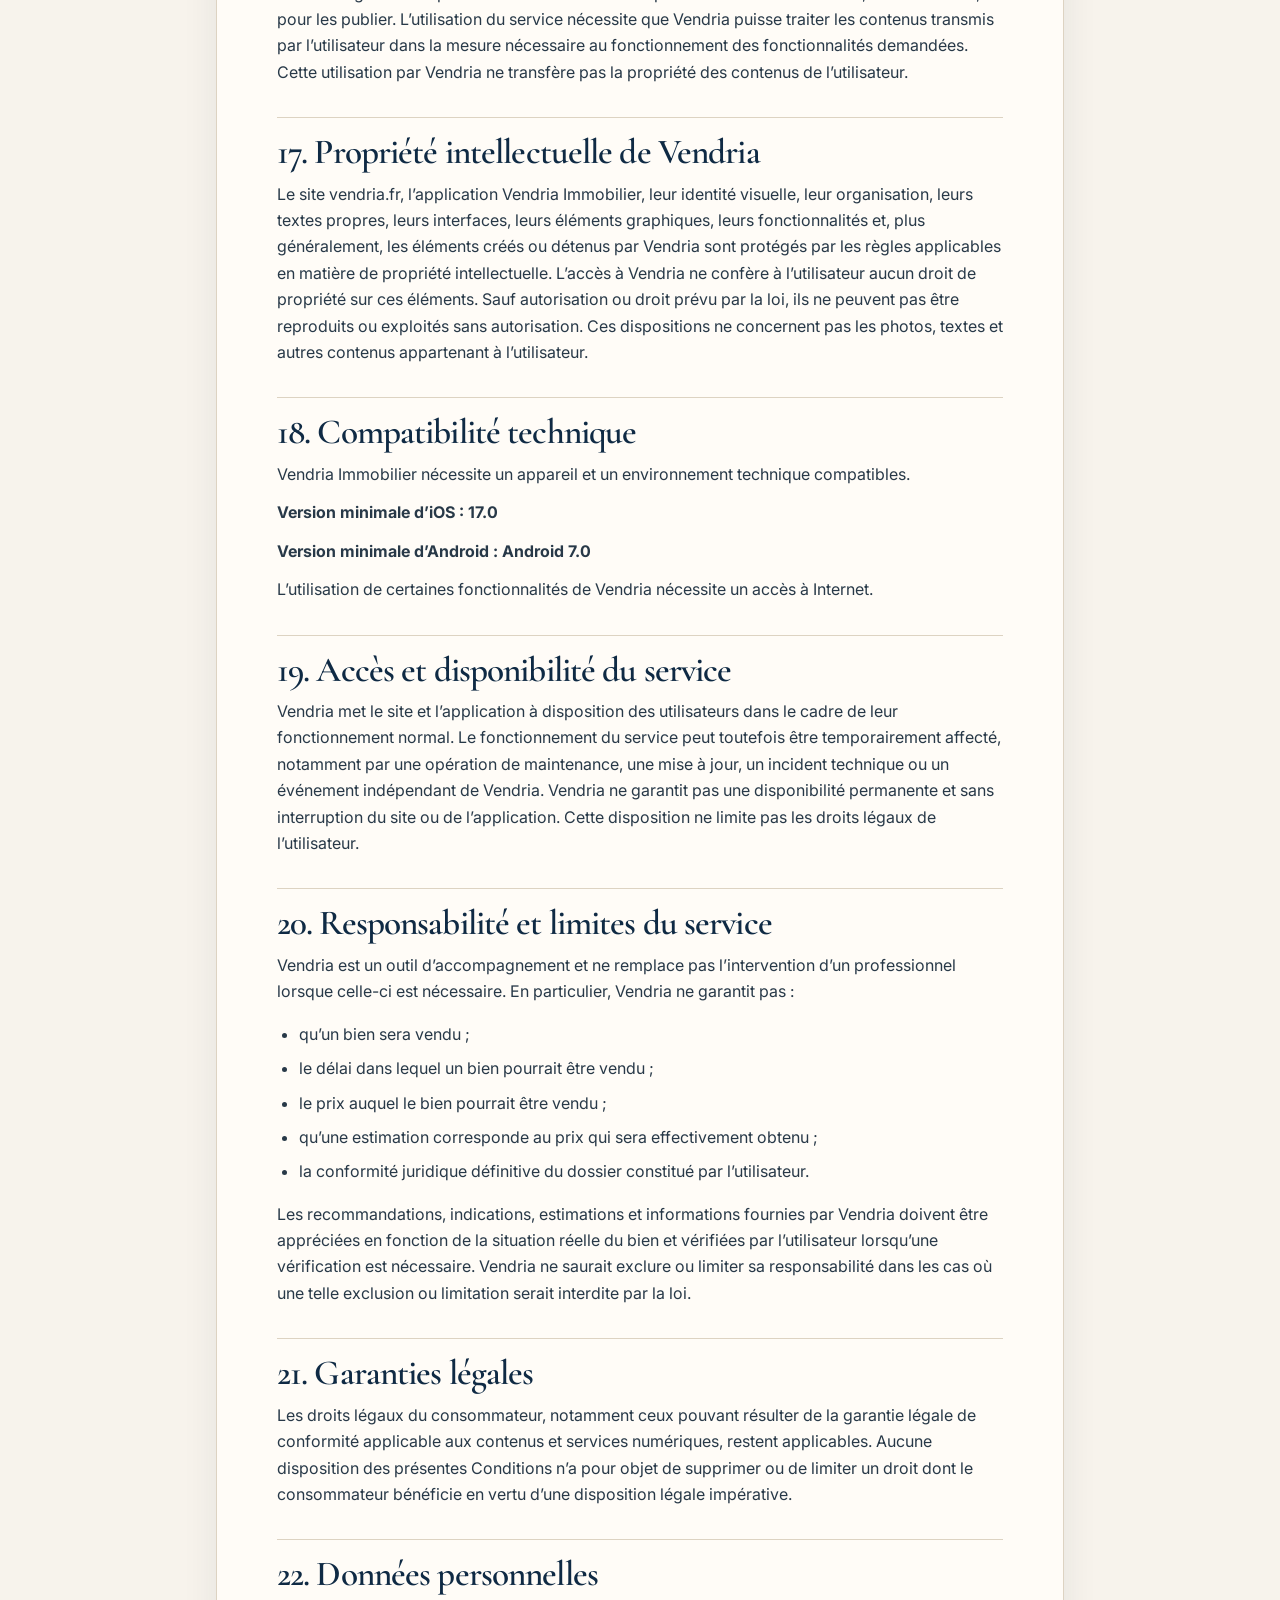
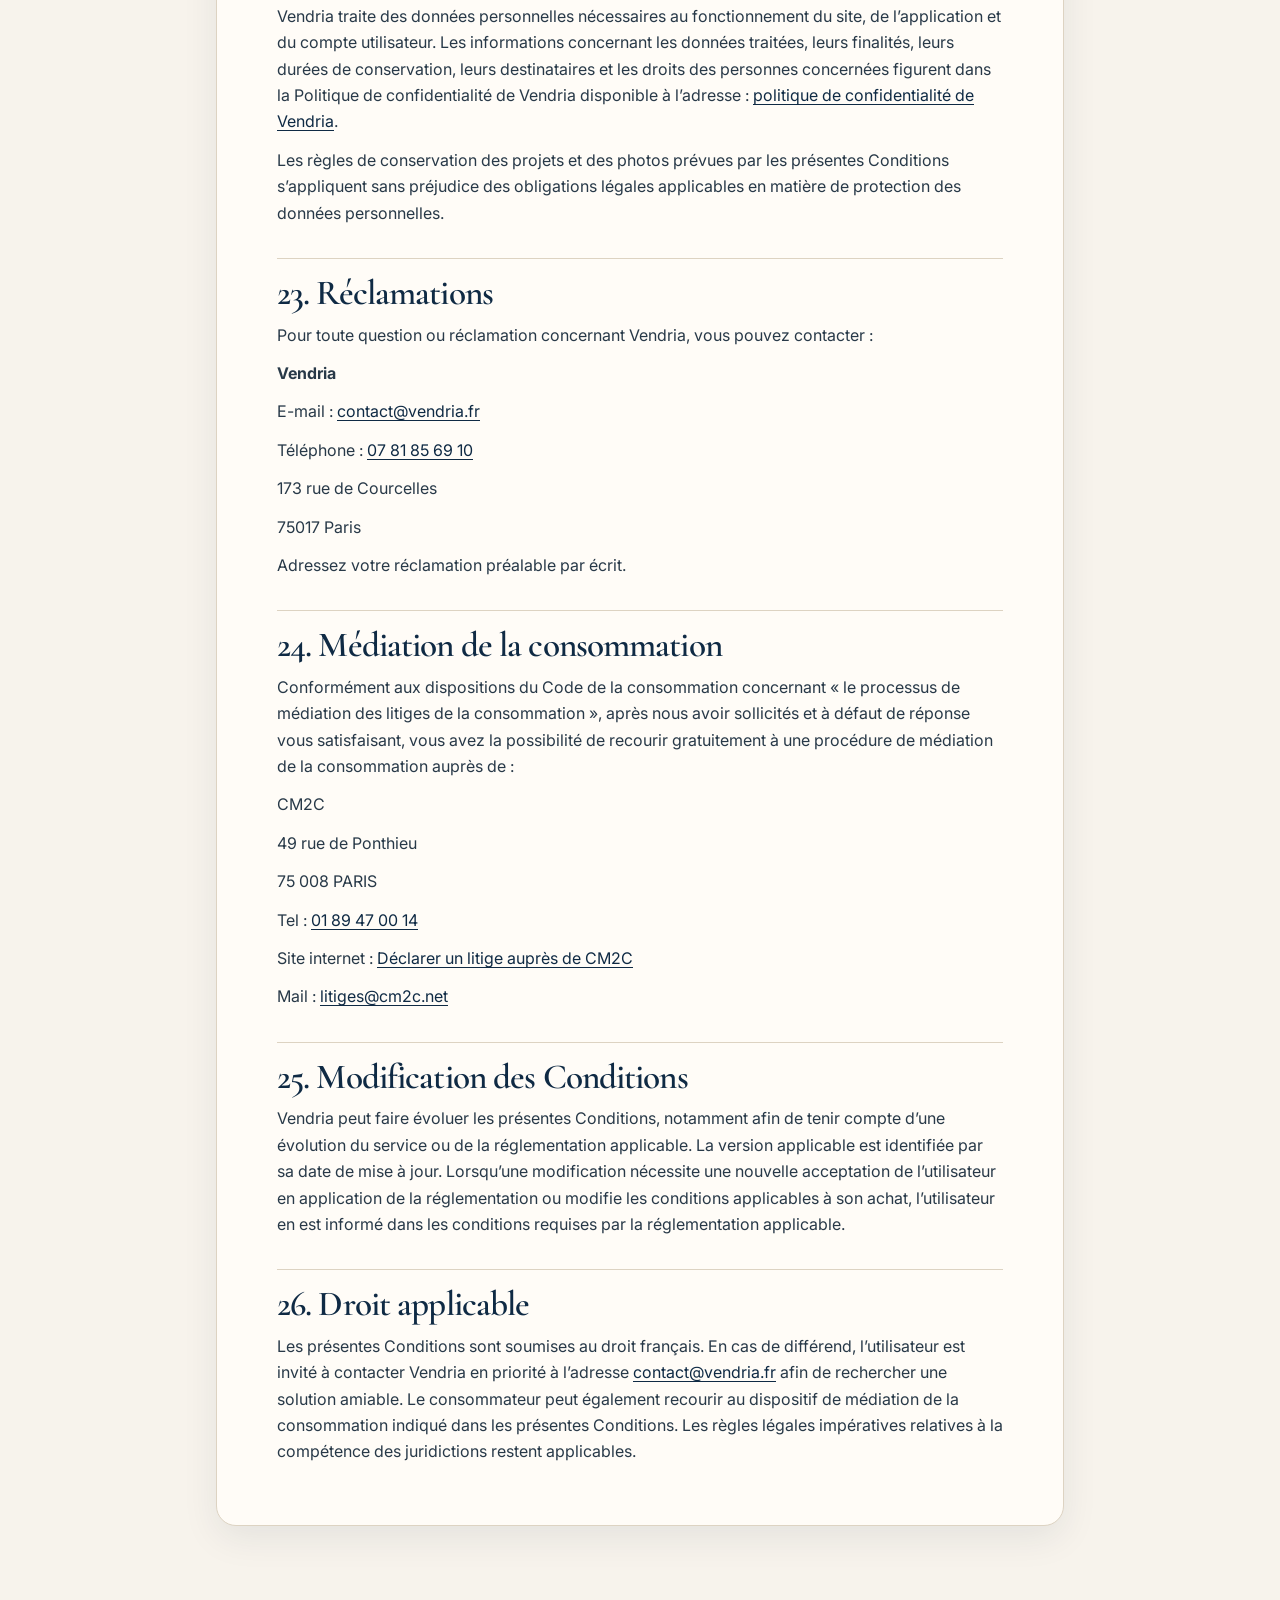
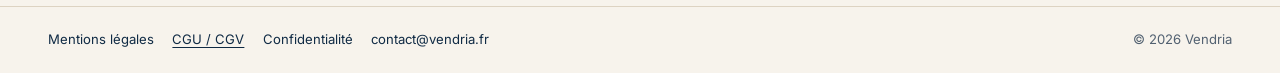
==== commit 324336b3: "CGU-CGV : renseigner Android 7.0" ====
--- a/cgu-cgv.html
+++ b/cgu-cgv.html
@@ -21,7 +21,7 @@
   <main class="legal">
     <h1>CONDITIONS GENERALES D’UTILISATION ET DE VENTE</h1>
     <p><strong>Site vendria.fr et application Vendria Immobilier</strong></p>
-    <p class="date">Dernière mise à jour : <time datetime="2026-11-11">11 novembre 2026</time></p>
+    <p class="date">Dernière mise à jour : <time id="date-entree-en-vigueur-cgu"></time></p>
     <p>Les présentes Conditions Générales d’Utilisation et de Vente, ci-après les « Conditions », régissent l’accès et l’utilisation du site vendria.fr et de l’application Vendria Immobilier, ainsi que l’achat de l’offre payante proposée dans l’application.</p>
     <h2>1. Éditeur</h2>
     <p>Vendria est édité par :</p>
@@ -135,7 +135,7 @@
     <h2>18. Compatibilité technique</h2>
     <p>Vendria Immobilier nécessite un appareil et un environnement technique compatibles.</p>
     <p><strong>Version minimale d’iOS : 17.0</strong></p>
-    <p><strong>Version minimale d’Android : [À COMPLÉTER]</strong></p>
+    <p><strong>Version minimale d’Android : Android 7.0</strong></p>
     <p>L’utilisation de certaines fonctionnalités de Vendria nécessite un accès à Internet.</p>
     <h2>19. Accès et disponibilité du service</h2>
     <p>Vendria met le site et l’application à disposition des utilisateurs dans le cadre de leur fonctionnement normal. Le fonctionnement du service peut toutefois être temporairement affecté, notamment par une opération de maintenance, une mise à jour, un incident technique ou un événement indépendant de Vendria. Vendria ne garantit pas une disponibilité permanente et sans interruption du site ou de l’application. Cette disposition ne limite pas les droits légaux de l’utilisateur.</p>
@@ -187,5 +187,12 @@
       <p>© 2026 Vendria</p>
     </div>
   </footer>
+  <script>
+    // À remplacer par la date de sortie de la 1.5
+    const dateEntreeEnVigueurCguCgv = { iso: '2026-11-11', libelle: '11 novembre 2026' };
+    const dateCgu = document.getElementById('date-entree-en-vigueur-cgu');
+    dateCgu.dateTime = dateEntreeEnVigueurCguCgv.iso;
+    dateCgu.textContent = dateEntreeEnVigueurCguCgv.libelle;
+  </script>
 </body>
 </html>
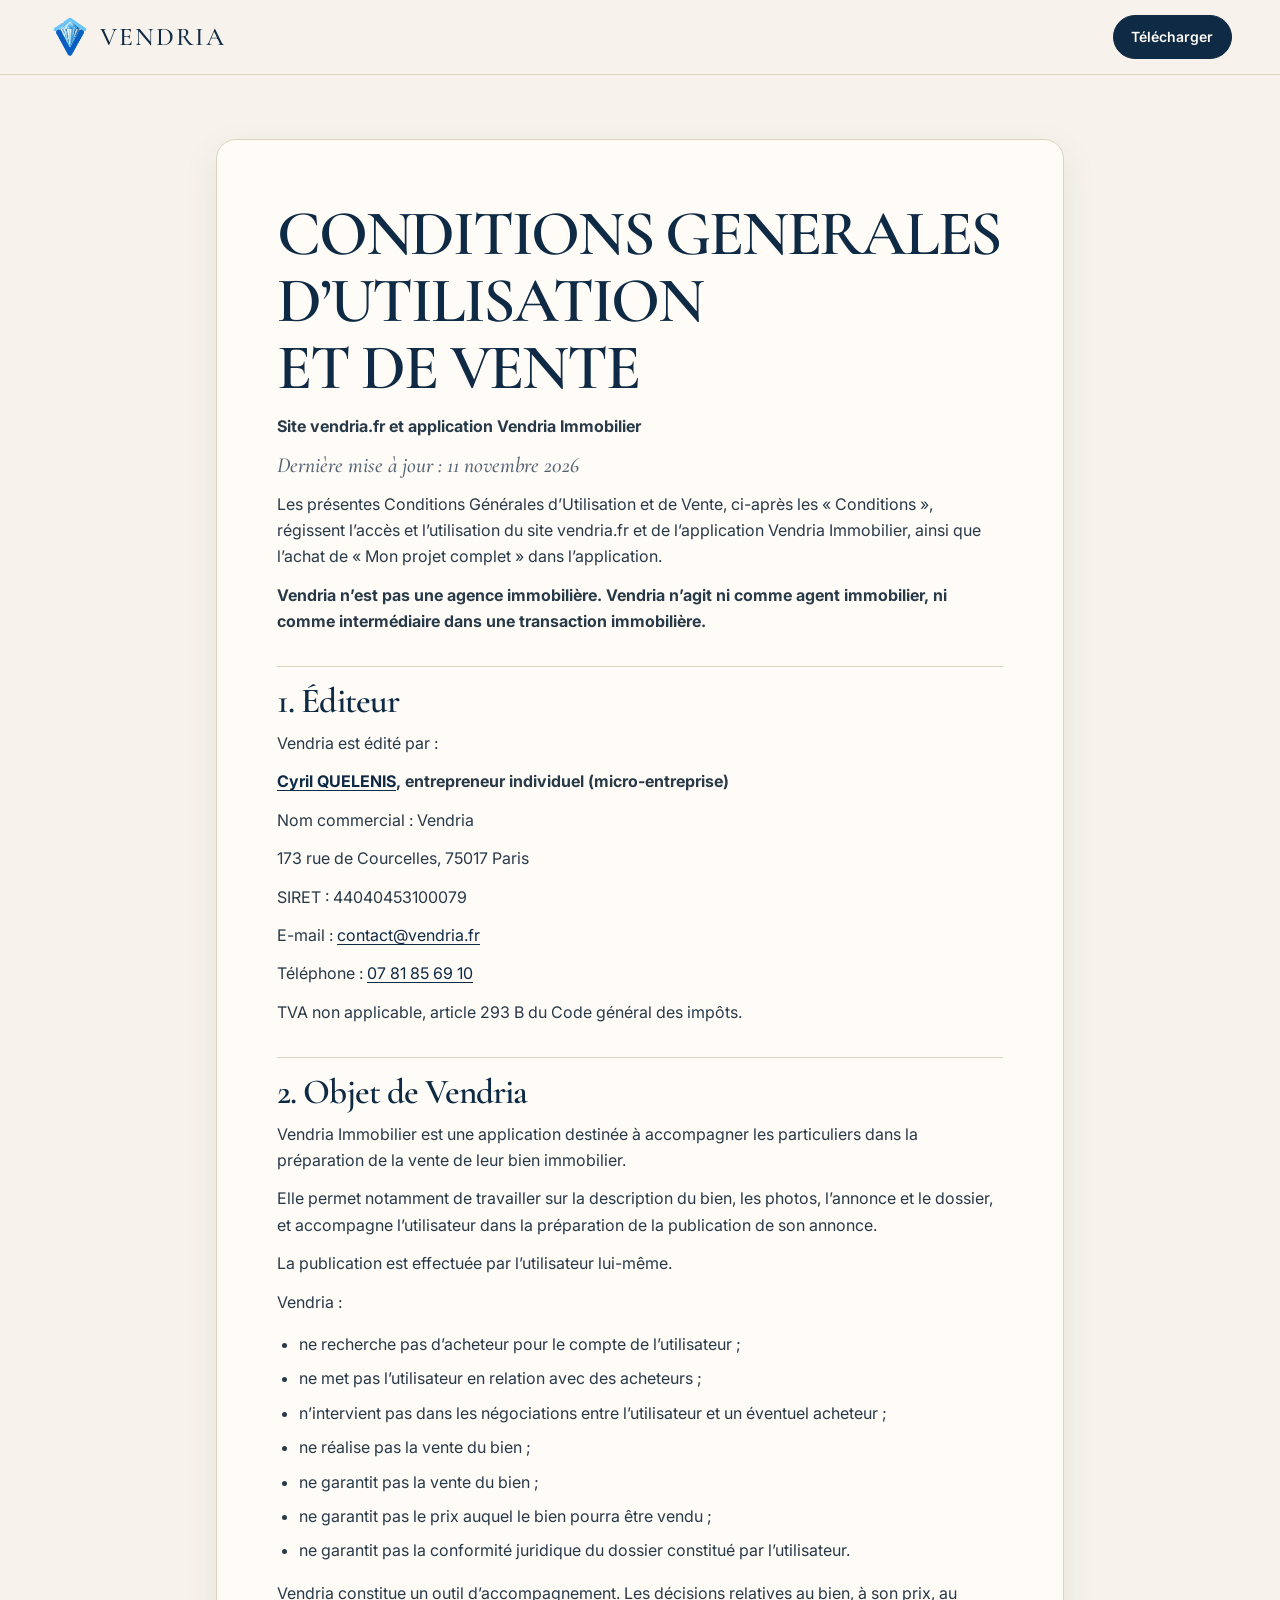
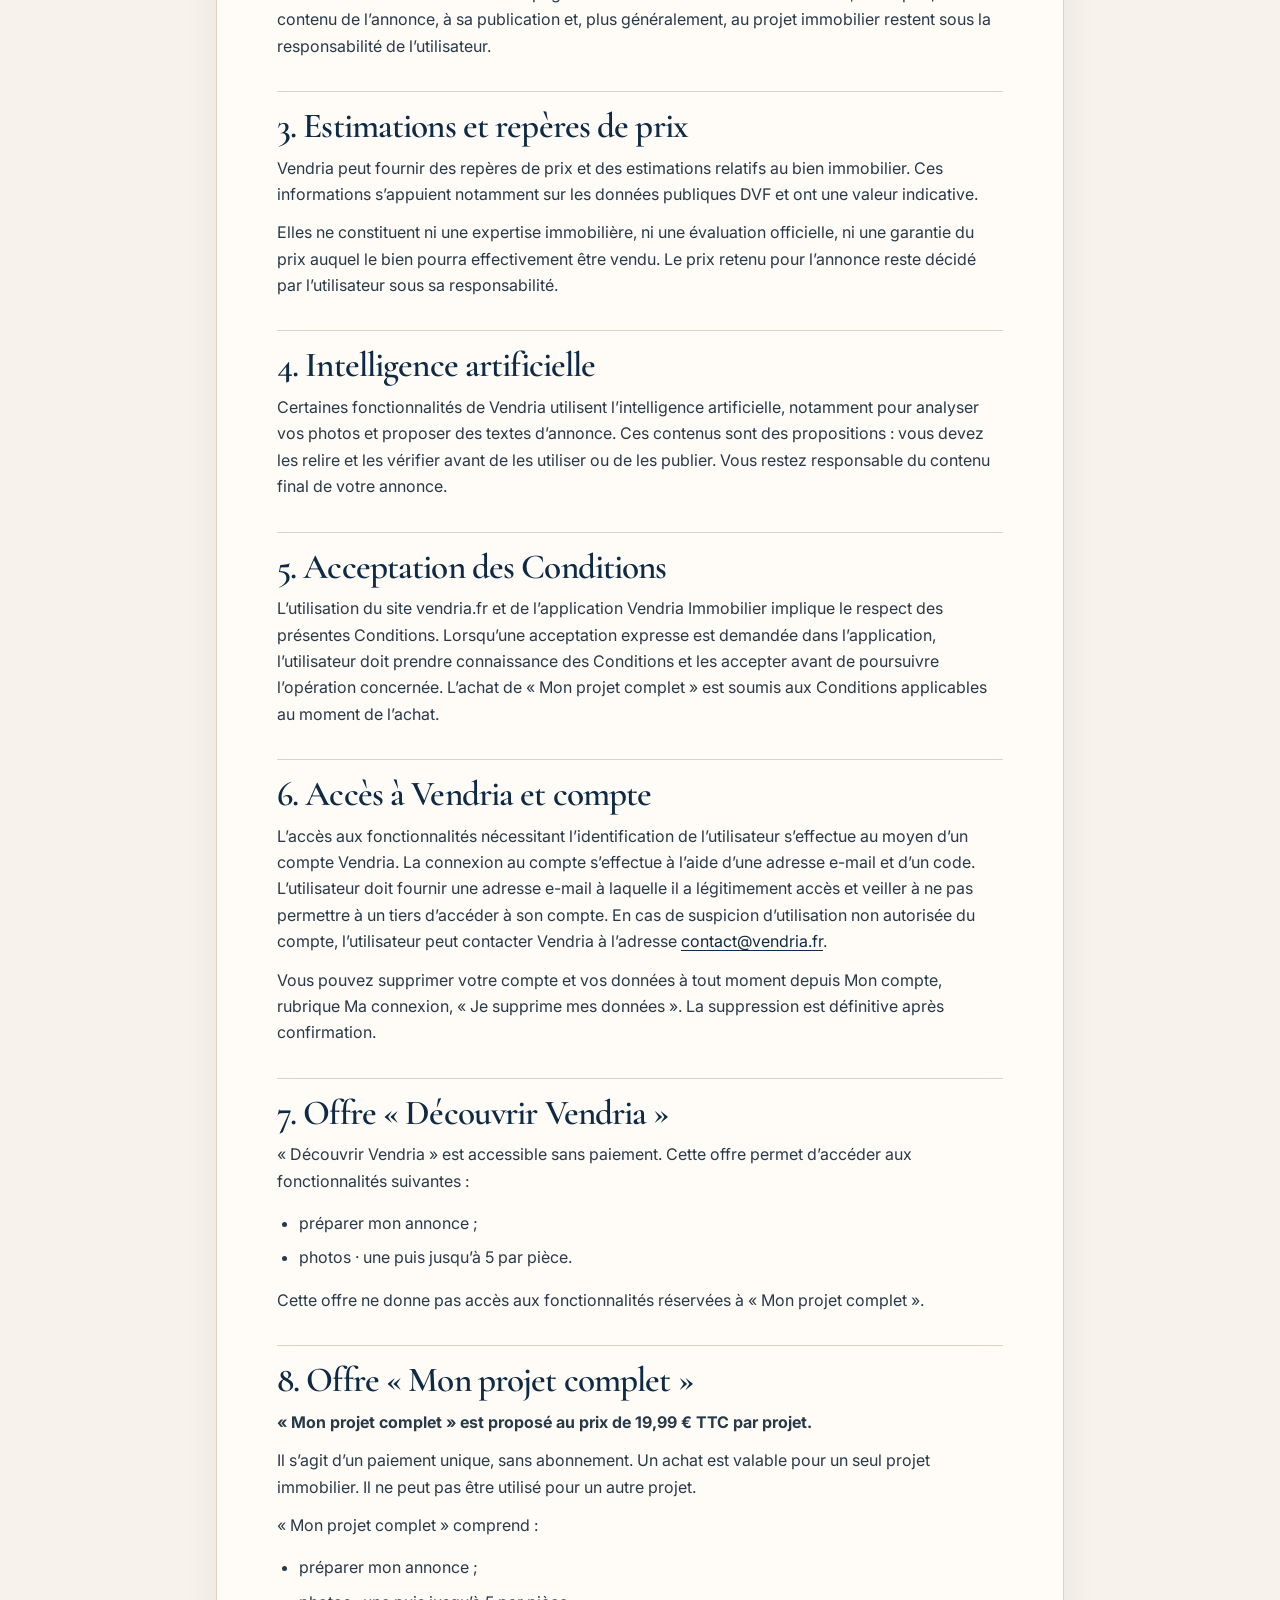
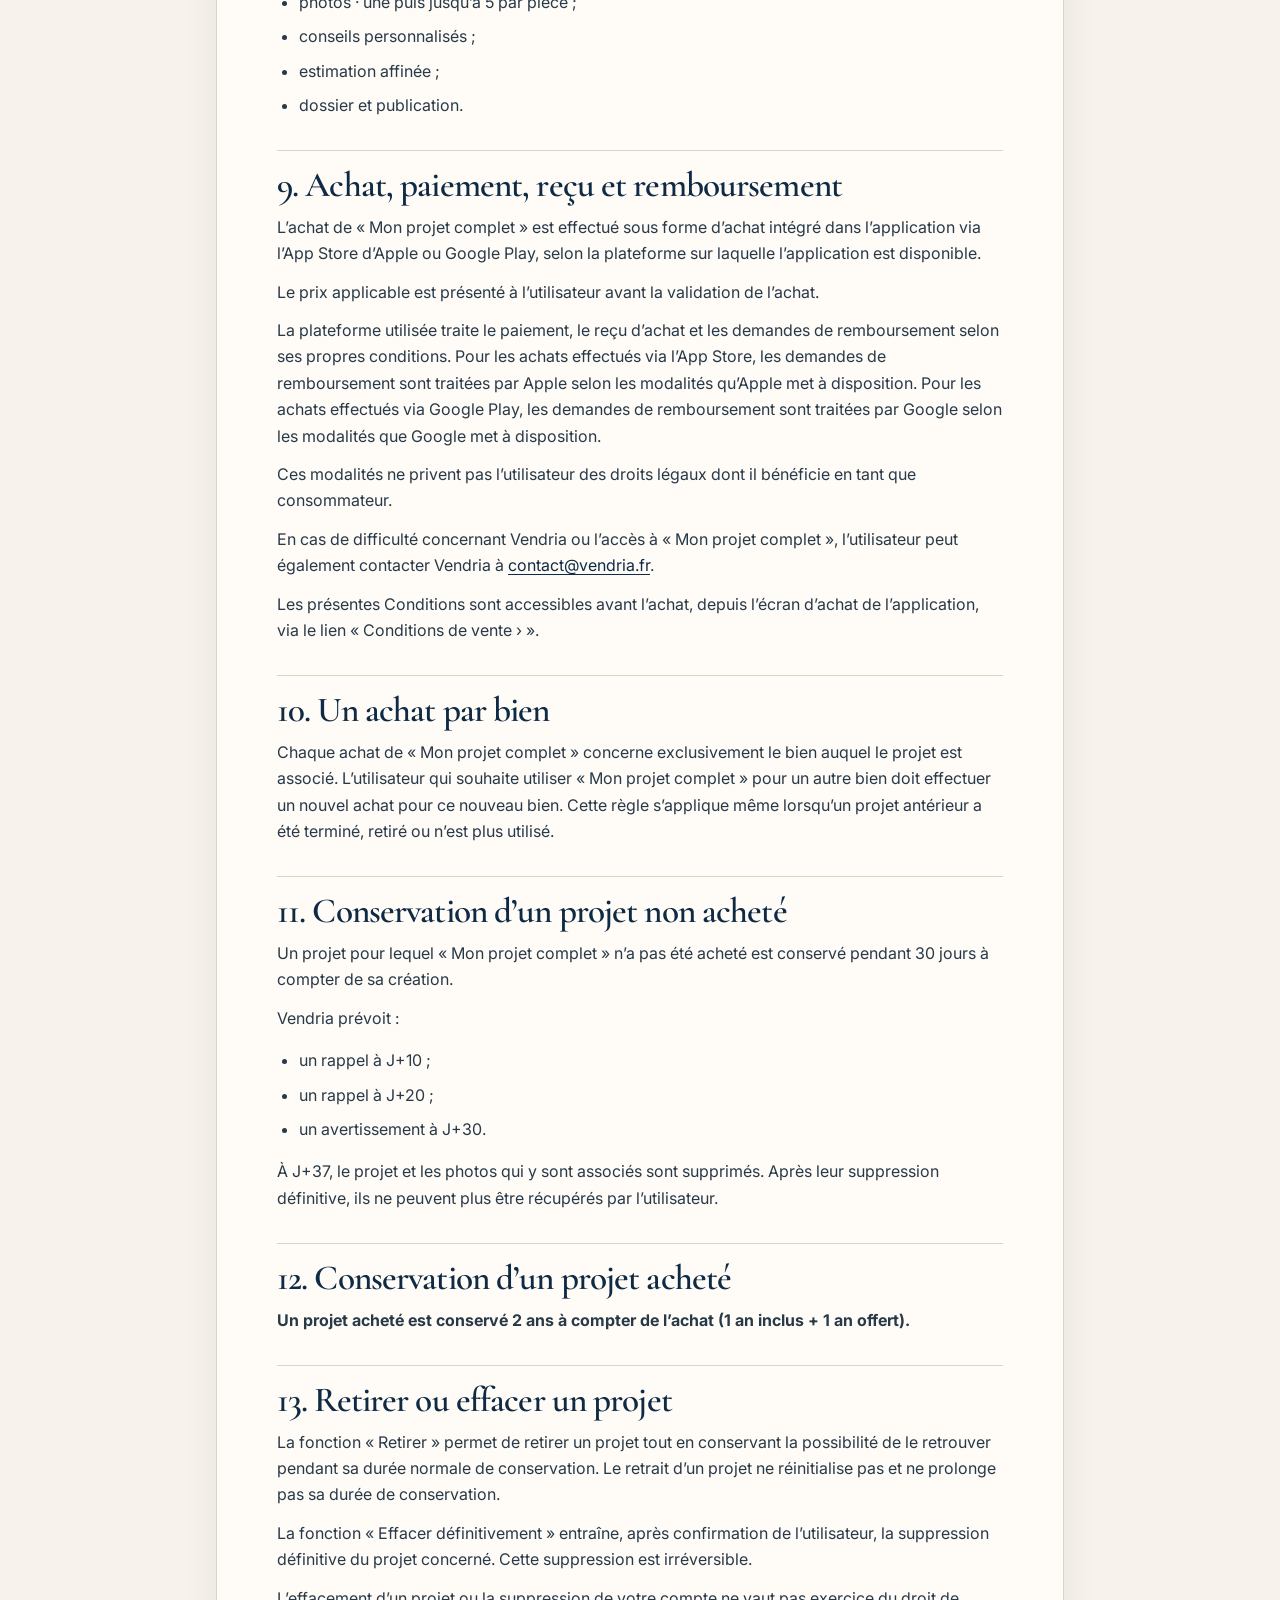
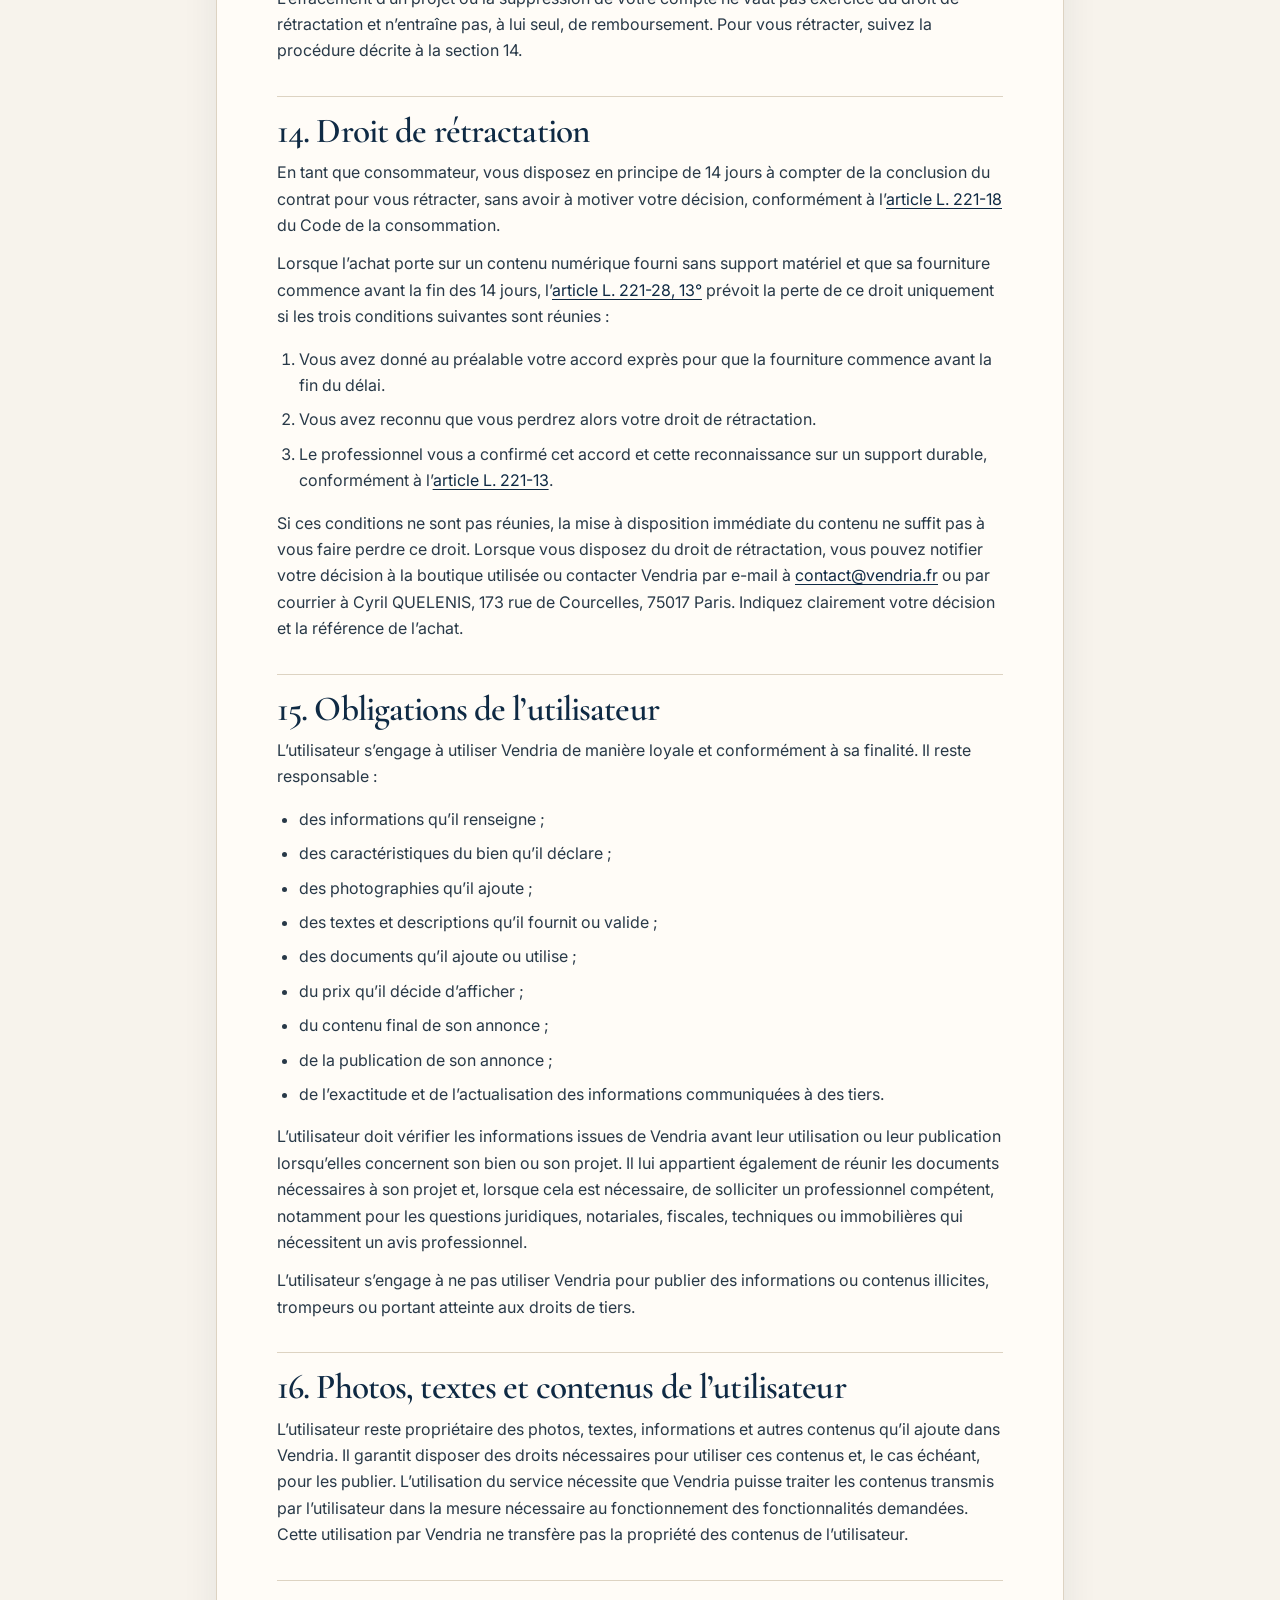
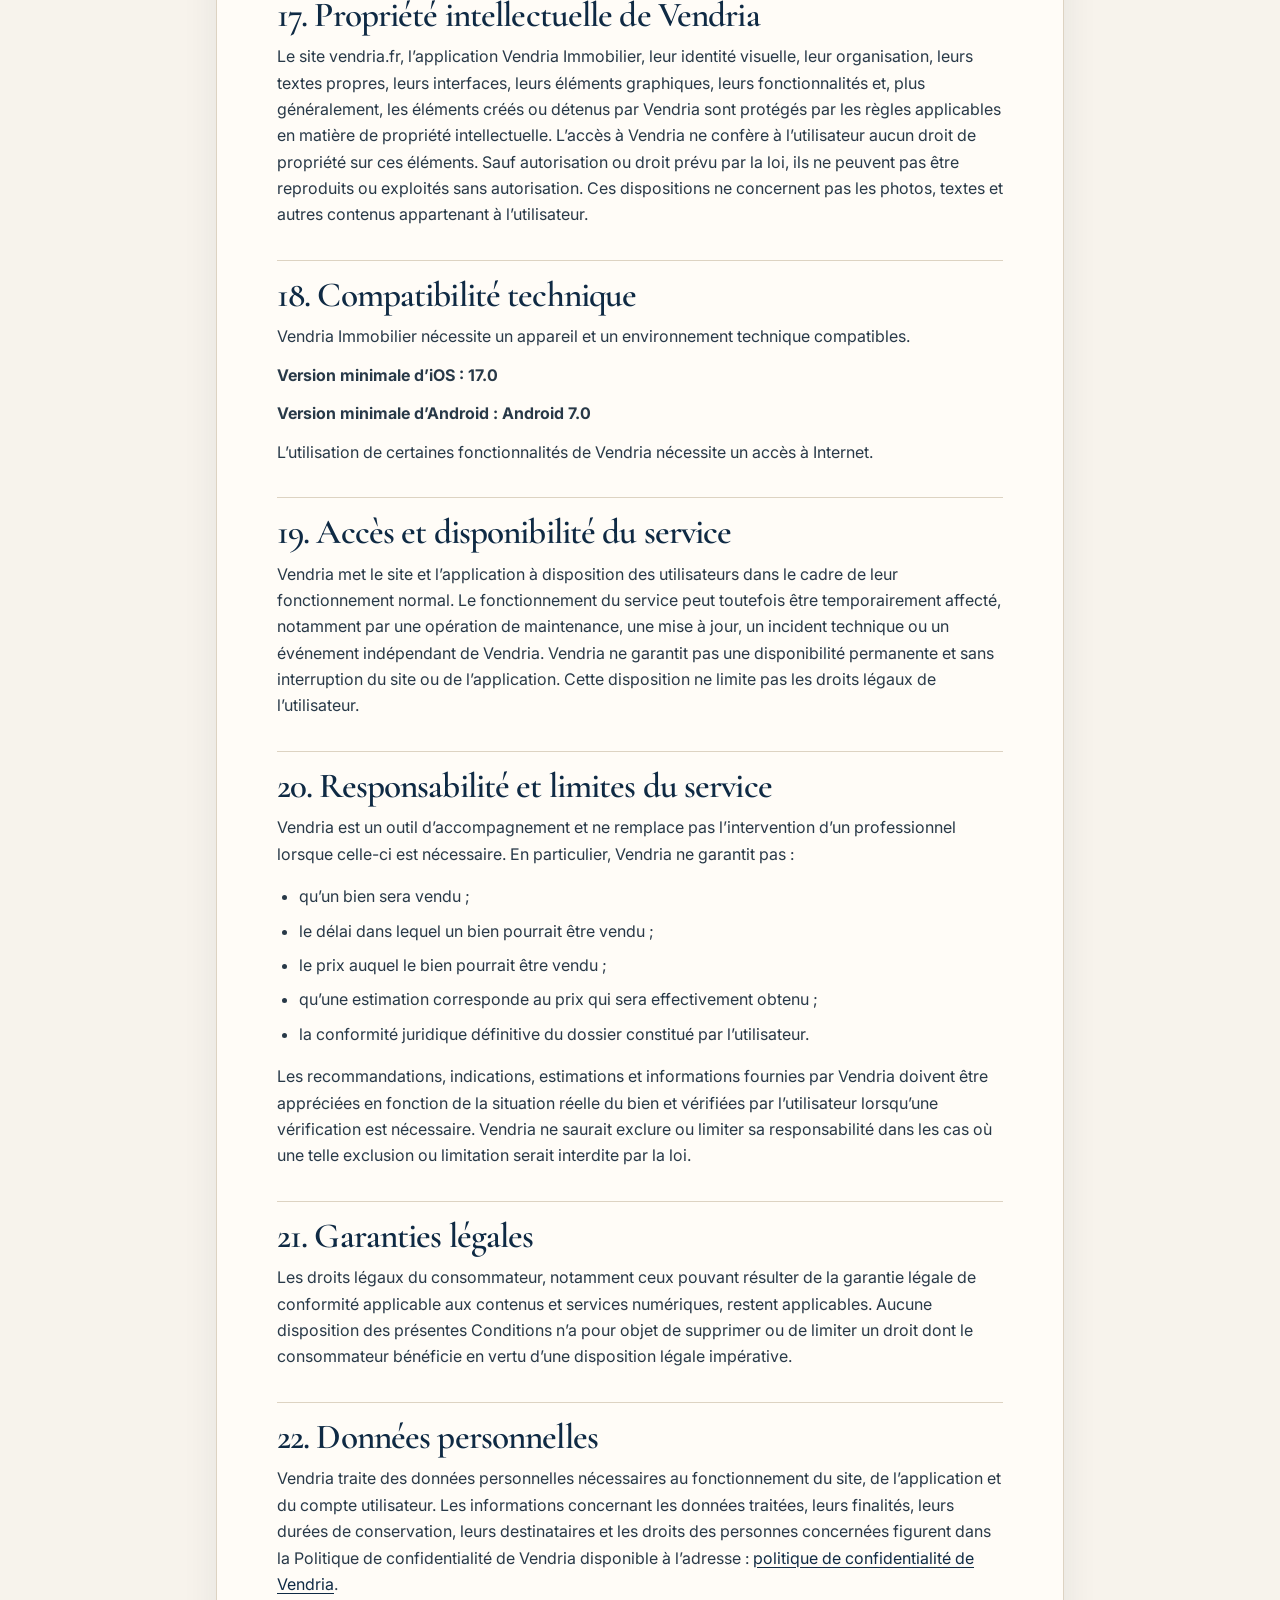
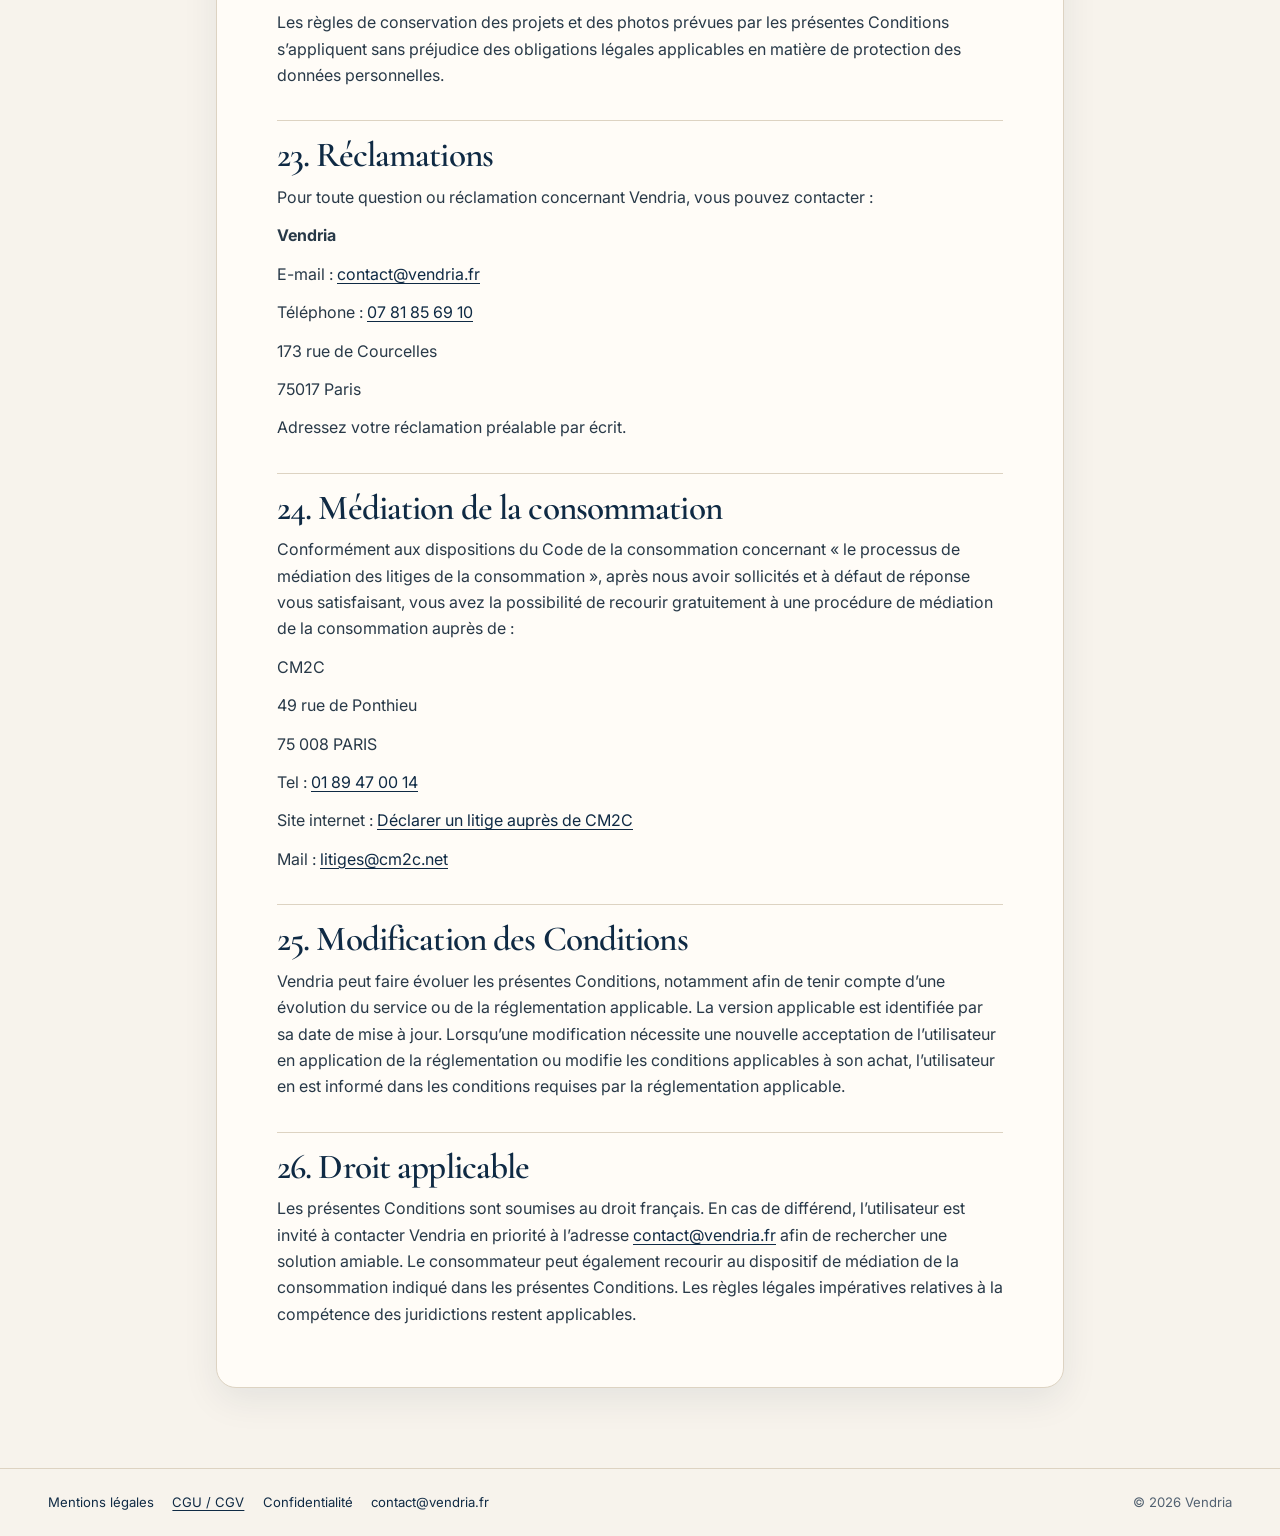
==== commit 31ac96c4: "3. Clarifier les conditions et le rôle de Vendria" ====
--- a/cgu-cgv.html
+++ b/cgu-cgv.html
@@ -22,7 +22,8 @@
     <h1>CONDITIONS GENERALES D’UTILISATION ET DE VENTE</h1>
     <p><strong>Site vendria.fr et application Vendria Immobilier</strong></p>
     <p class="date">Dernière mise à jour : <time id="date-entree-en-vigueur-cgu"></time></p>
-    <p>Les présentes Conditions Générales d’Utilisation et de Vente, ci-après les « Conditions », régissent l’accès et l’utilisation du site vendria.fr et de l’application Vendria Immobilier, ainsi que l’achat de l’offre payante proposée dans l’application.</p>
+    <p>Les présentes Conditions Générales d’Utilisation et de Vente, ci-après les « Conditions », régissent l’accès et l’utilisation du site vendria.fr et de l’application Vendria Immobilier, ainsi que l’achat de « Mon projet complet » dans l’application.</p>
+    <p><strong>Vendria n’est pas une agence immobilière. Vendria n’agit ni comme agent immobilier, ni comme intermédiaire dans une transaction immobilière.</strong></p>
     <h2>1. Éditeur</h2>
     <p>Vendria est édité par :</p>
     <p><strong><a href="mentions-legales.html">Cyril QUELENIS</a>, entrepreneur individuel (micro-entreprise)</strong></p>
@@ -36,7 +37,6 @@
     <p>Vendria Immobilier est une application destinée à accompagner les particuliers dans la préparation de la vente de leur bien immobilier.</p>
     <p>Elle permet notamment de travailler sur la description du bien, les photos, l’annonce et le dossier, et accompagne l’utilisateur dans la préparation de la publication de son annonce.</p>
     <p>La publication est effectuée par l’utilisateur lui-même.</p>
-    <p><strong>Vendria n’est pas une agence immobilière et n’agit pas en qualité d’agent immobilier ou d’intermédiaire dans une transaction immobilière.</strong></p>
     <p>Vendria :</p>
     <ul>
       <li>ne recherche pas d’acheteur pour le compte de l’utilisateur ;</li>
@@ -61,24 +61,20 @@
     <h2>7. Offre « Découvrir Vendria »</h2>
     <p>« Découvrir Vendria » est accessible sans paiement. Cette offre permet d’accéder aux fonctionnalités suivantes :</p>
     <ul>
-      <li>description du bien ;</li>
-      <li>ajout de photos ;</li>
-      <li>aperçu de l’annonce ;</li>
-      <li>liste des documents ;</li>
-      <li>repère de prix local.</li>
+      <li>préparer mon annonce ;</li>
+      <li>photos · une puis jusqu’à 5 par pièce.</li>
     </ul>
     <p>Cette offre ne donne pas accès aux fonctionnalités réservées à « Mon projet complet ».</p>
     <h2>8. Offre « Mon projet complet »</h2>
-    <p><strong>« Mon projet complet » est proposé au prix de 19,99 € TTC par bien.</strong></p>
-    <p>Il s’agit d’un paiement unique, sans abonnement. Un achat est valable pour un seul bien immobilier. Il ne peut pas être utilisé pour un autre bien.</p>
+    <p><strong>« Mon projet complet » est proposé au prix de 19,99 € TTC par projet.</strong></p>
+    <p>Il s’agit d’un paiement unique, sans abonnement. Un achat est valable pour un seul projet immobilier. Il ne peut pas être utilisé pour un autre projet.</p>
     <p>« Mon projet complet » comprend :</p>
     <ul>
-      <li>une annonce complète et modifiable ;</li>
-      <li>jusqu’à 5 photos par pièce et 30 photos par bien ;</li>
-      <li>3 estimations affinées et expliquées ;</li>
-      <li>le dossier de vente ;</li>
-      <li>une aide à la publication ;</li>
-      <li>la sauvegarde du projet et des photos sur le compte de l’utilisateur.</li>
+      <li>préparer mon annonce ;</li>
+      <li>photos · une puis jusqu’à 5 par pièce ;</li>
+      <li>conseils personnalisés ;</li>
+      <li>estimation affinée ;</li>
+      <li>dossier et publication.</li>
     </ul>
     <h2>9. Achat, paiement, reçu et remboursement</h2>
     <p>L’achat de « Mon projet complet » est effectué sous forme d’achat intégré dans l’application via l’App Store d’Apple ou Google Play, selon la plateforme sur laquelle l’application est disponible.</p>
@@ -86,7 +82,7 @@
     <p>La plateforme utilisée traite le paiement, le reçu d’achat et les demandes de remboursement selon ses propres conditions. Pour les achats effectués via l’App Store, les demandes de remboursement sont traitées par Apple selon les modalités qu’Apple met à disposition. Pour les achats effectués via Google Play, les demandes de remboursement sont traitées par Google selon les modalités que Google met à disposition.</p>
     <p>Ces modalités ne privent pas l’utilisateur des droits légaux dont il bénéficie en tant que consommateur.</p>
     <p>En cas de difficulté concernant Vendria ou l’accès à « Mon projet complet », l’utilisateur peut également contacter Vendria à <a href="mailto:contact@vendria.fr">contact@vendria.fr</a>.</p>
-    <p>Les présentes Conditions sont accessibles avant l’achat, depuis l’écran d’achat de l’application, via le lien « Je lis les conditions › ».</p>
+    <p>Les présentes Conditions sont accessibles avant l’achat, depuis l’écran d’achat de l’application, via le lien « Conditions de vente › ».</p>
     <h2>10. Un achat par bien</h2>
     <p>Chaque achat de « Mon projet complet » concerne exclusivement le bien auquel le projet est associé. L’utilisateur qui souhaite utiliser « Mon projet complet » pour un autre bien doit effectuer un nouvel achat pour ce nouveau bien. Cette règle s’applique même lorsqu’un projet antérieur a été terminé, retiré ou n’est plus utilisé.</p>
     <h2>11. Conservation d’un projet non acheté</h2>
--- a/style.css
+++ b/style.css
@@ -222,14 +222,12 @@
 
 .offer-title { font-size: clamp(2rem, 3.2vw, 2.8rem); }
 
-.price {
-  font: 600 clamp(2.8rem, 6vw, 4rem)/1 var(--sans);
-  letter-spacing: -.045em;
-}
-
-.price { font-variant-numeric: lining-nums; }
-
-.price span { font: 500 .85rem var(--sans); letter-spacing: 0; }
+.offer-price {
+  margin-top: .6rem;
+  color: var(--navy);
+  font-weight: 700;
+  font-variant-numeric: lining-nums;
+}
 
 .offer-subtitle { margin-top: .6rem; }
 .offer-subtitle em { color: var(--muted); }
@@ -245,6 +243,47 @@
 }
 
 .offer-detail { margin-top: 1rem; color: var(--muted); }
+
+.offer-comparison {
+  grid-column: 1 / -1;
+  margin-top: clamp(1.5rem, 4vw, 3rem);
+  text-align: center;
+}
+
+.comparison-subtitle { margin-top: .65rem; color: var(--muted); }
+
+.comparison-scroll {
+  margin-top: 1.5rem;
+  overflow-x: auto;
+  border: 1px solid var(--line);
+  border-radius: var(--radius);
+  background: var(--paper);
+  box-shadow: var(--shadow);
+}
+
+.comparison-table {
+  width: 100%;
+  min-width: 38rem;
+  border-collapse: collapse;
+  text-align: center;
+}
+
+.comparison-table th, .comparison-table td { padding: 1rem .75rem; }
+.comparison-table thead th { color: var(--navy); }
+.comparison-table tbody tr { border-top: 1px solid var(--line); }
+.comparison-table tbody th { width: 44%; color: var(--ink); font-weight: 500; text-align: left; }
+.comparison-table td { width: 28%; color: var(--navy); font-size: 1.2rem; font-weight: 700; }
+
+.visually-hidden {
+  position: absolute;
+  width: 1px;
+  height: 1px;
+  padding: 0;
+  overflow: hidden;
+  clip: rect(0, 0, 0, 0);
+  white-space: nowrap;
+  border: 0;
+}
 
 .site-footer { border-top: 1px solid var(--line); }
 
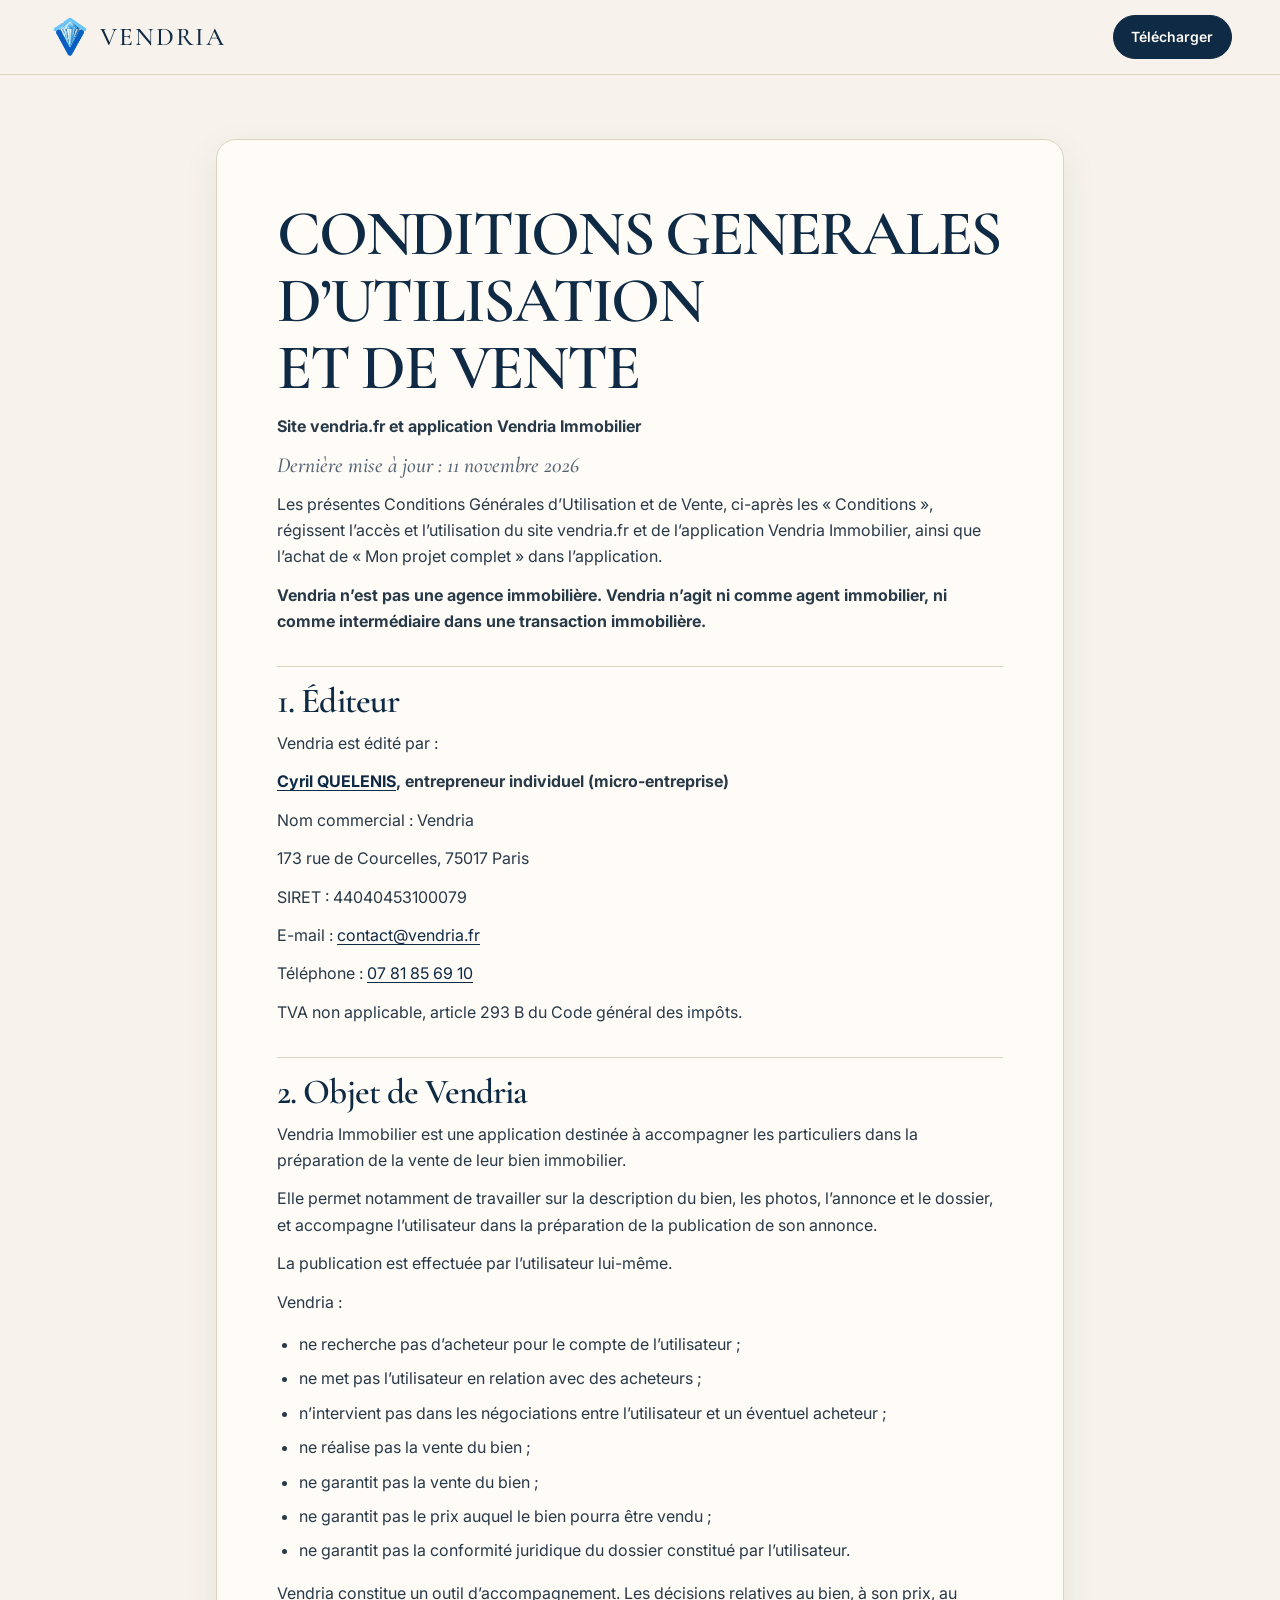
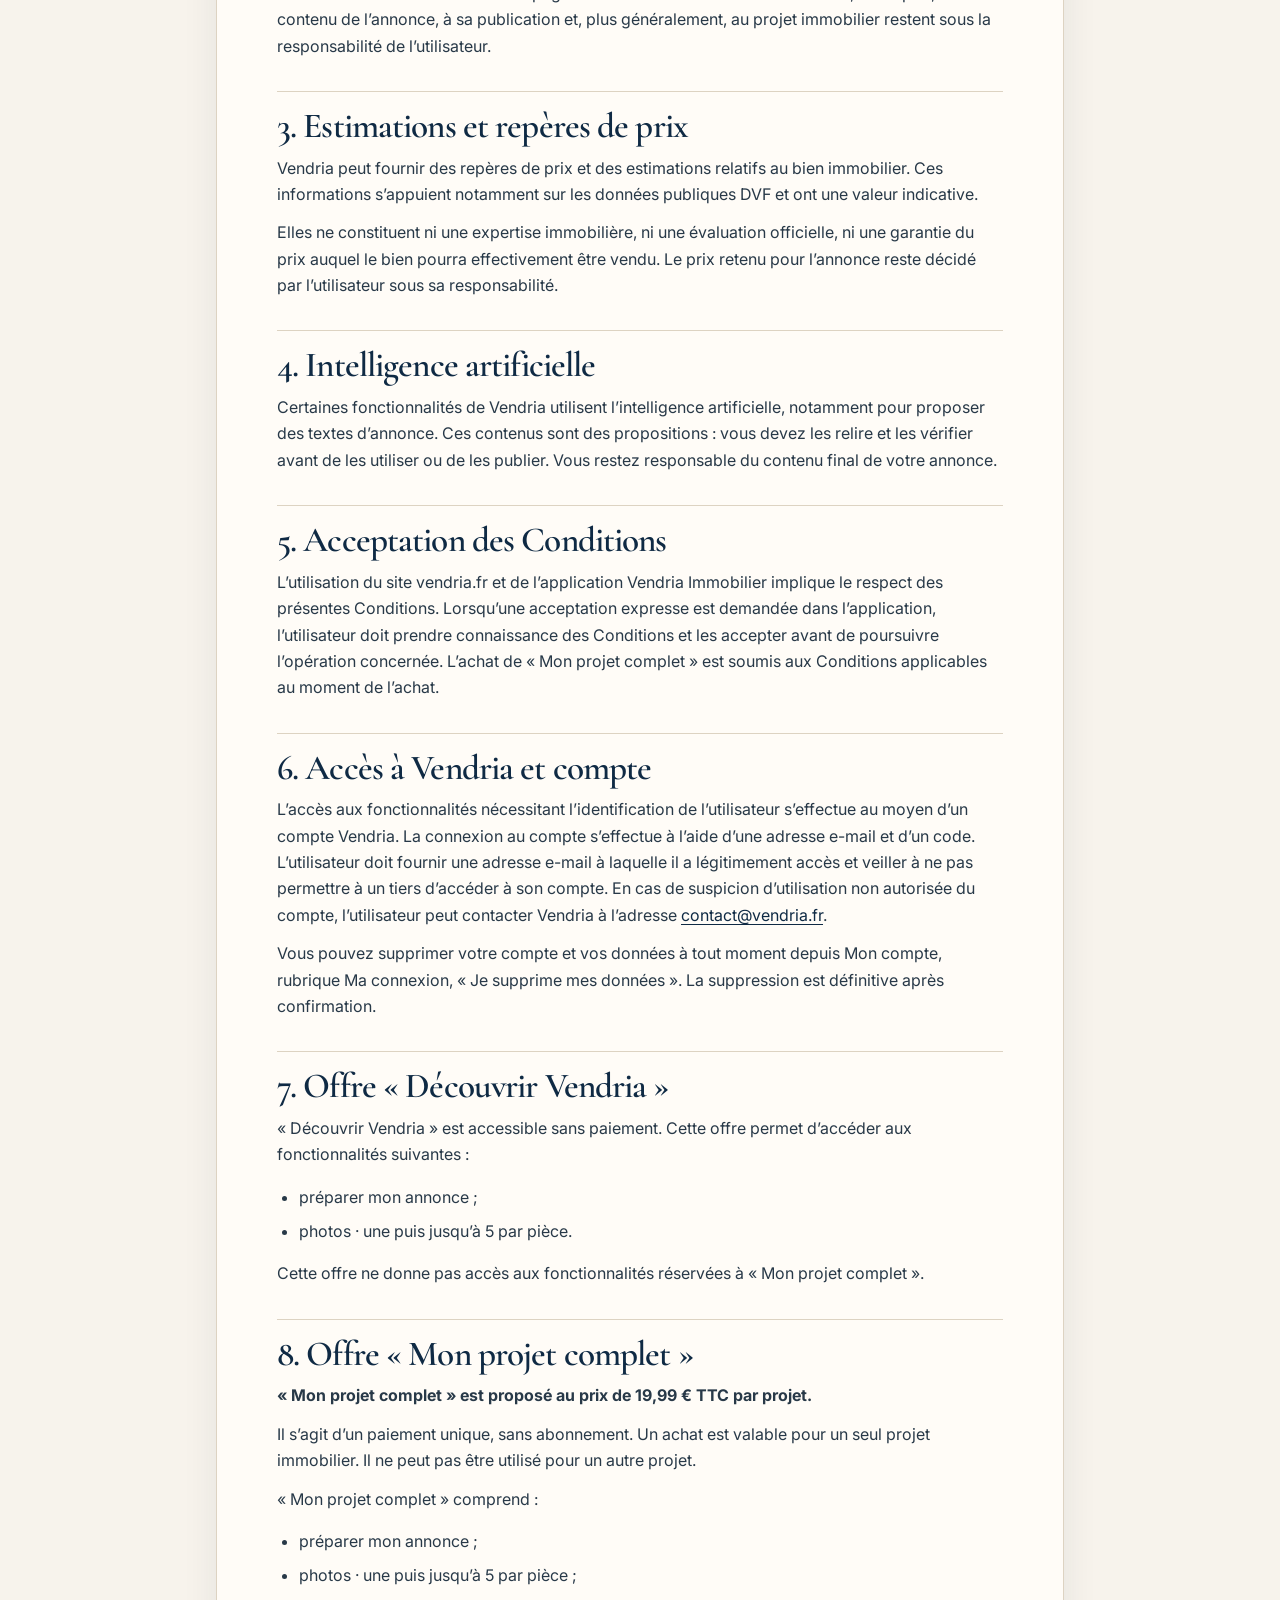
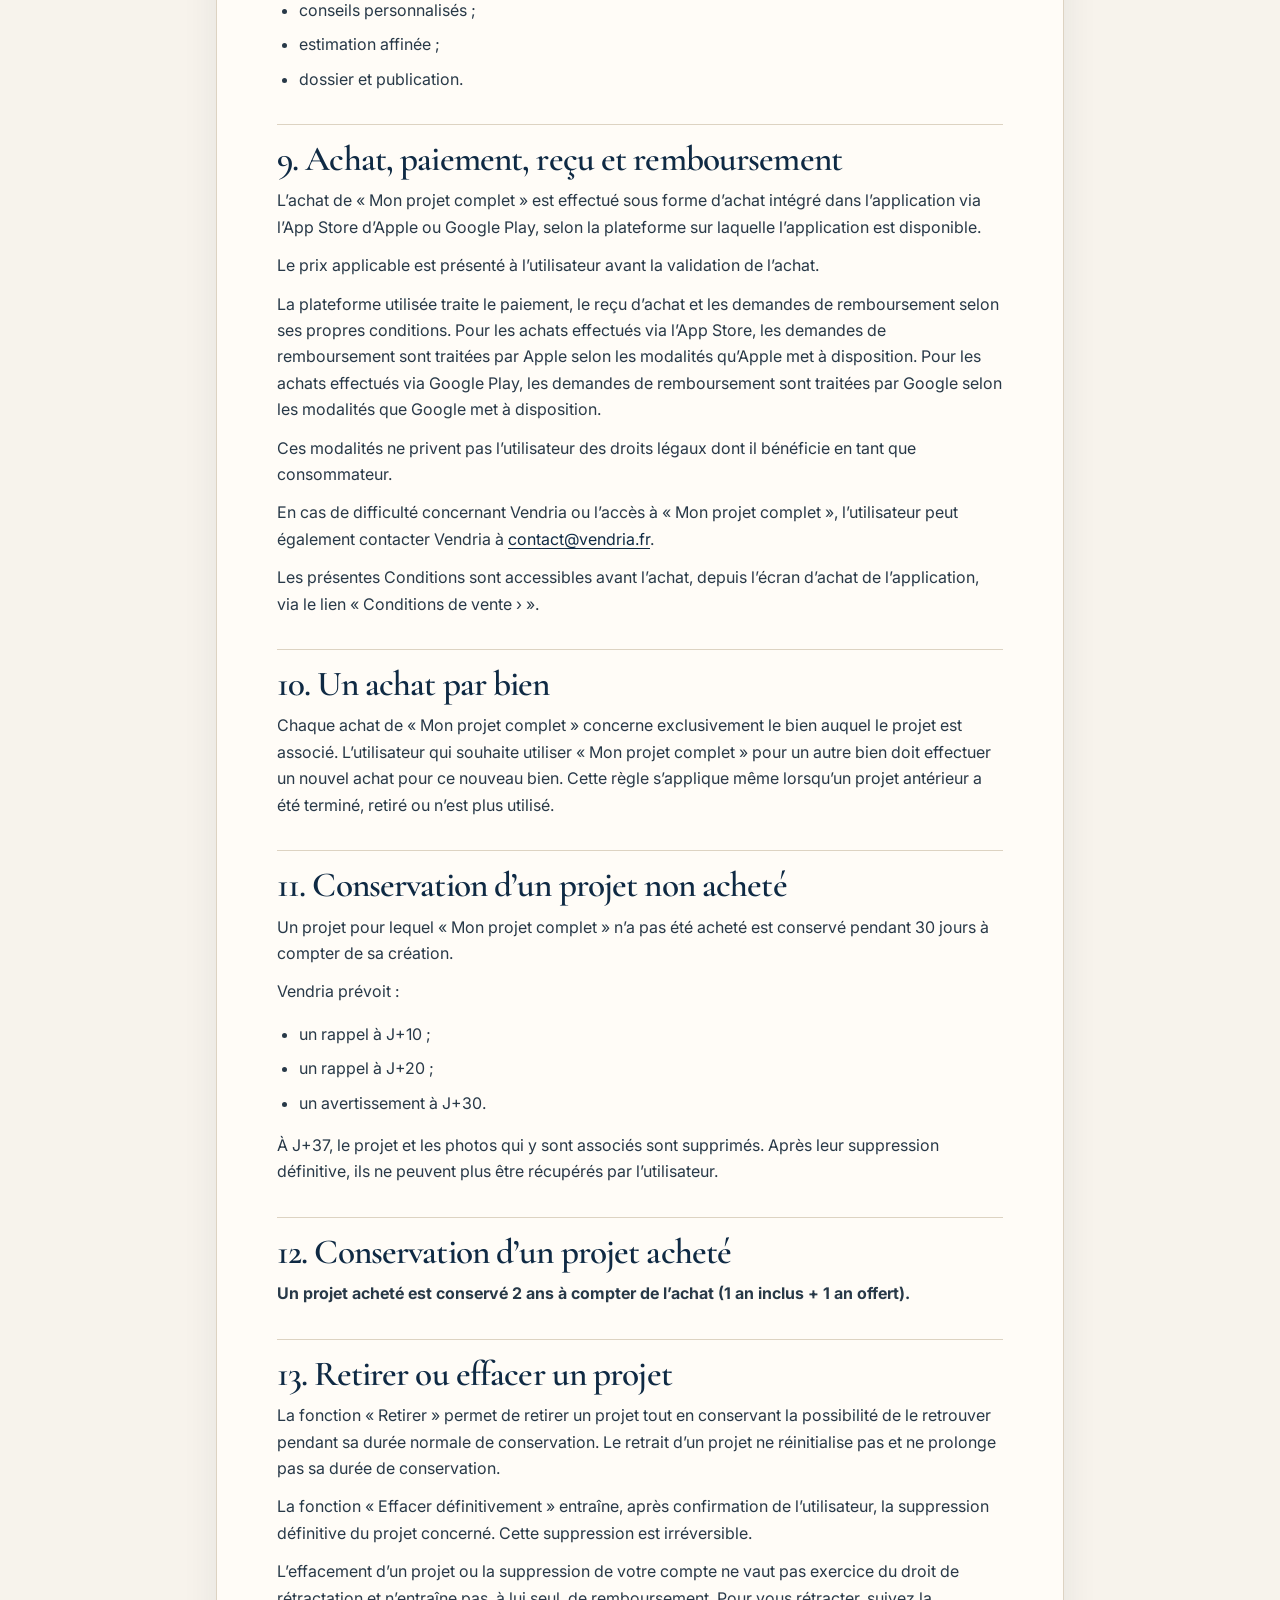
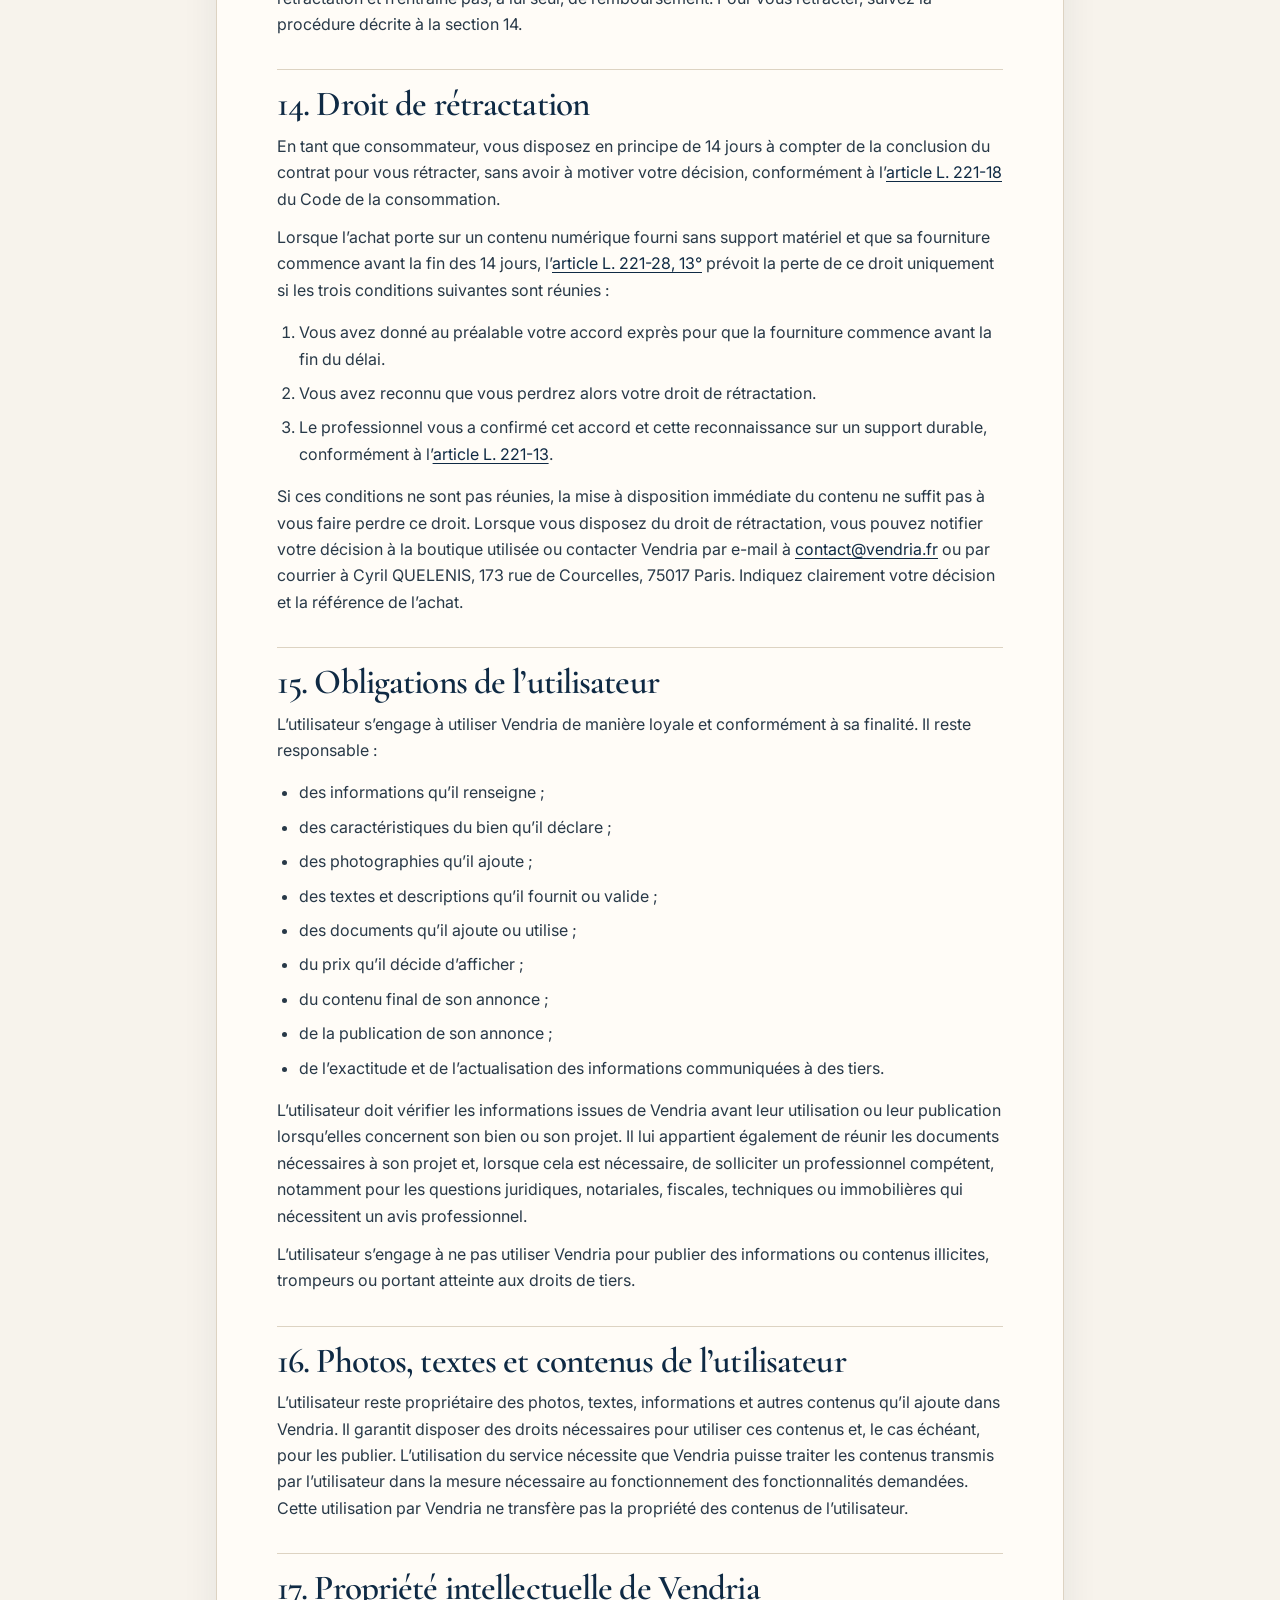
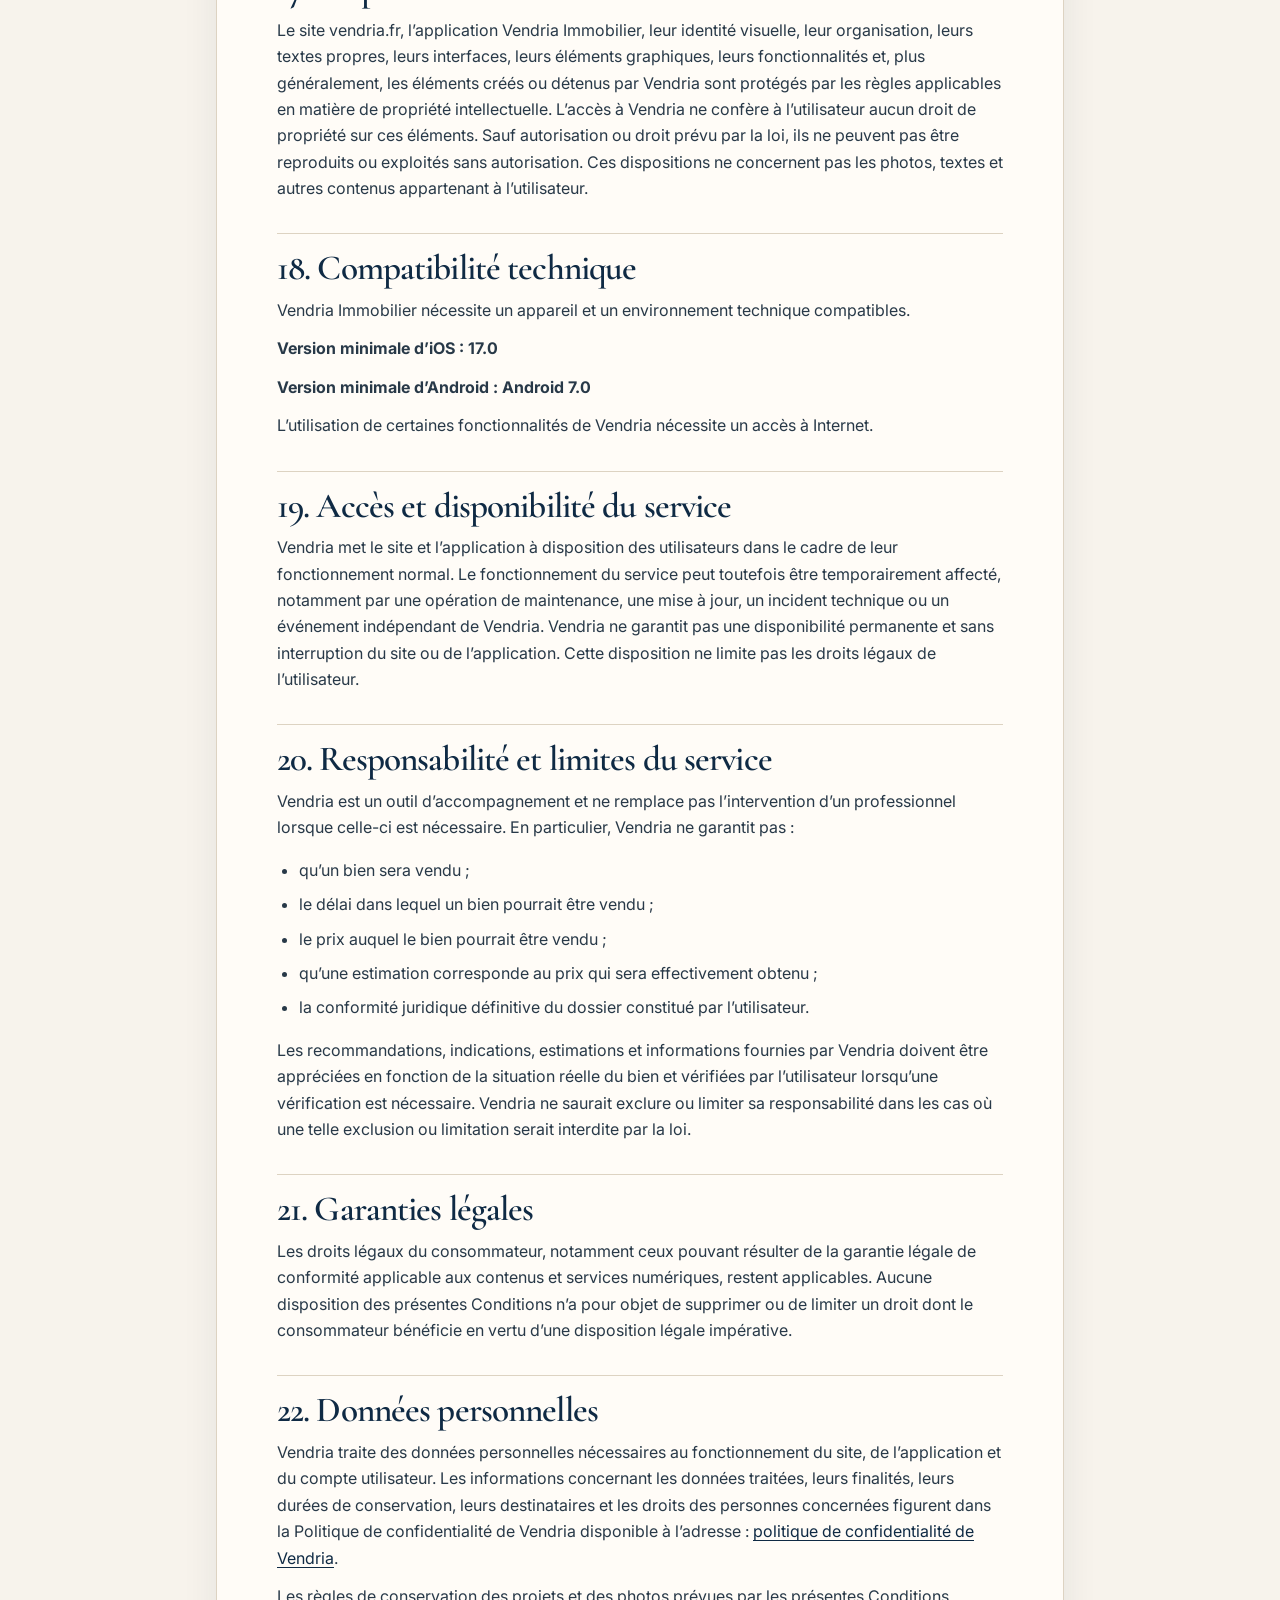
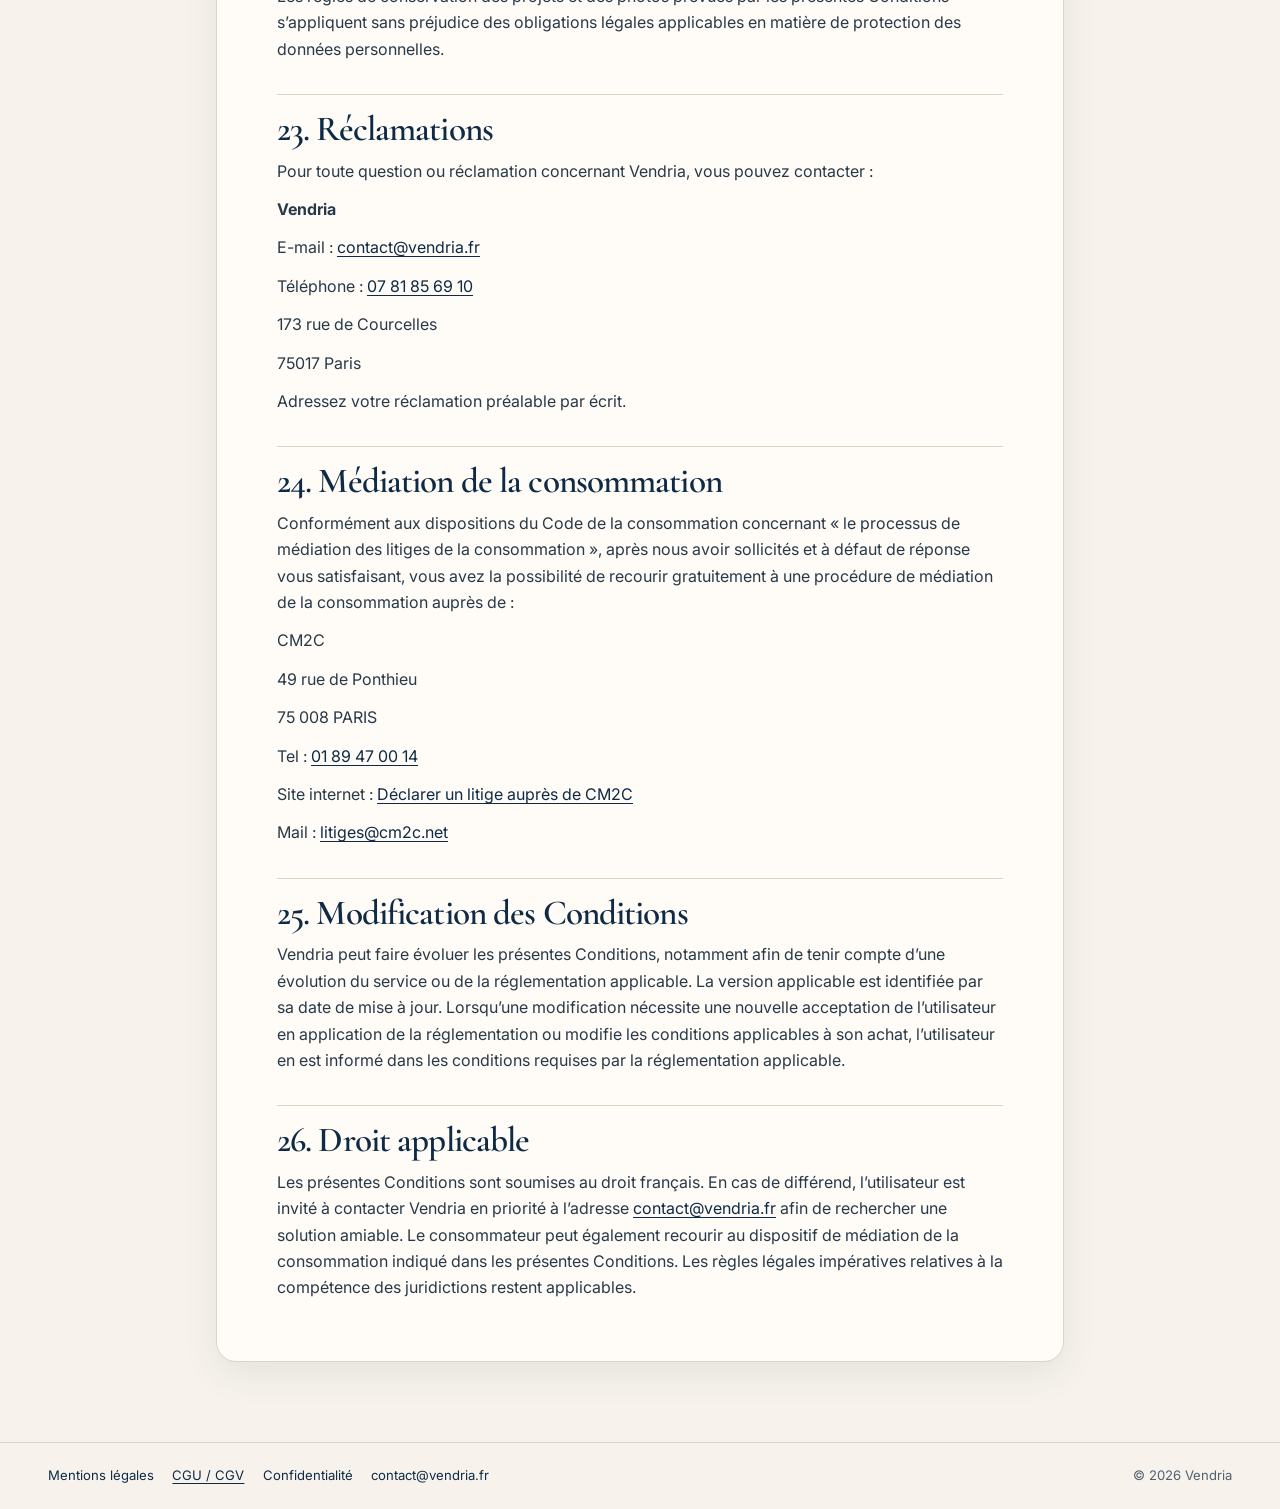
==== commit 74e8de27: "4. Ajuster les promesses au service disponible" ====
--- a/cgu-cgv.html
+++ b/cgu-cgv.html
@@ -52,7 +52,7 @@
     <p>Vendria peut fournir des repères de prix et des estimations relatifs au bien immobilier. Ces informations s’appuient notamment sur les données publiques DVF et ont une valeur indicative.</p>
     <p>Elles ne constituent ni une expertise immobilière, ni une évaluation officielle, ni une garantie du prix auquel le bien pourra effectivement être vendu. Le prix retenu pour l’annonce reste décidé par l’utilisateur sous sa responsabilité.</p>
     <h2>4. Intelligence artificielle</h2>
-    <p>Certaines fonctionnalités de Vendria utilisent l’intelligence artificielle, notamment pour analyser vos photos et proposer des textes d’annonce. Ces contenus sont des propositions : vous devez les relire et les vérifier avant de les utiliser ou de les publier. Vous restez responsable du contenu final de votre annonce.</p>
+    <p>Certaines fonctionnalités de Vendria utilisent l’intelligence artificielle, notamment pour proposer des textes d’annonce. Ces contenus sont des propositions : vous devez les relire et les vérifier avant de les utiliser ou de les publier. Vous restez responsable du contenu final de votre annonce.</p>
     <h2>5. Acceptation des Conditions</h2>
     <p>L’utilisation du site vendria.fr et de l’application Vendria Immobilier implique le respect des présentes Conditions. Lorsqu’une acceptation expresse est demandée dans l’application, l’utilisateur doit prendre connaissance des Conditions et les accepter avant de poursuivre l’opération concernée. L’achat de « Mon projet complet » est soumis aux Conditions applicables au moment de l’achat.</p>
     <h2>6. Accès à Vendria et compte</h2>
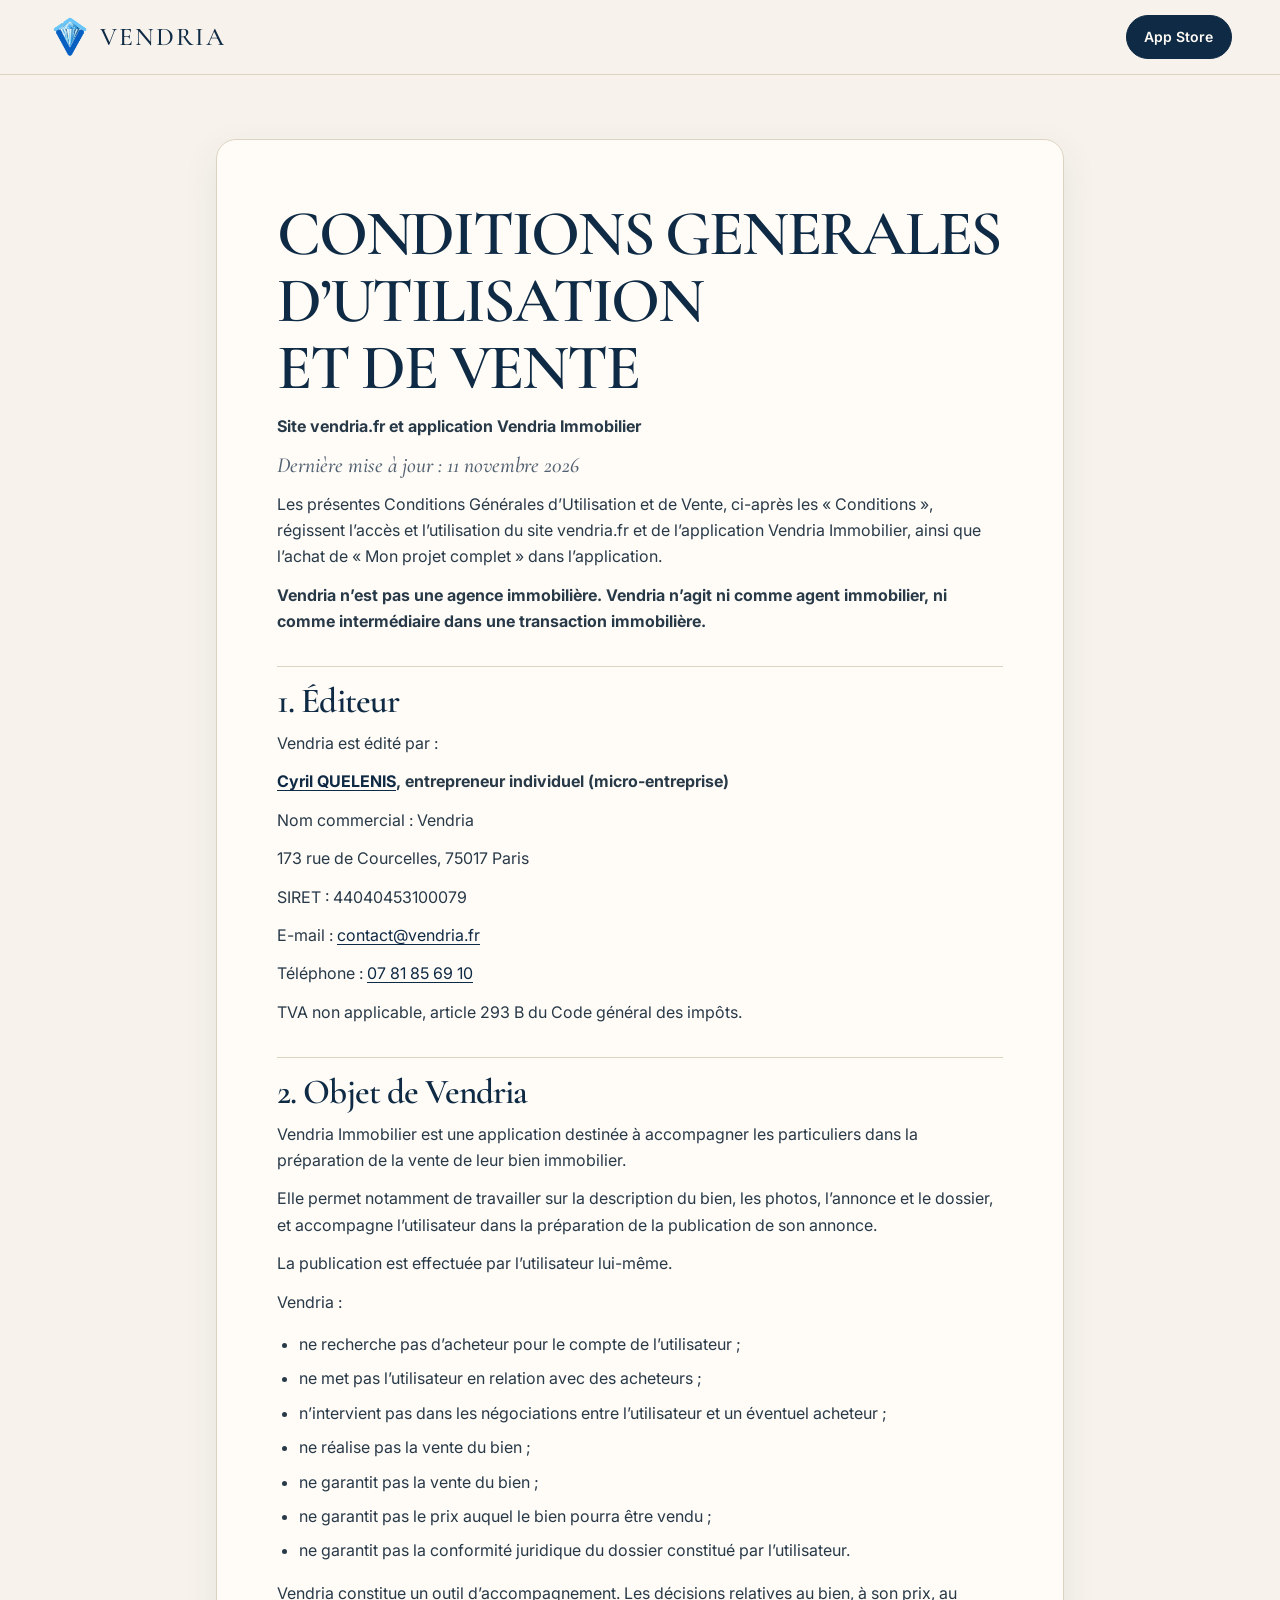
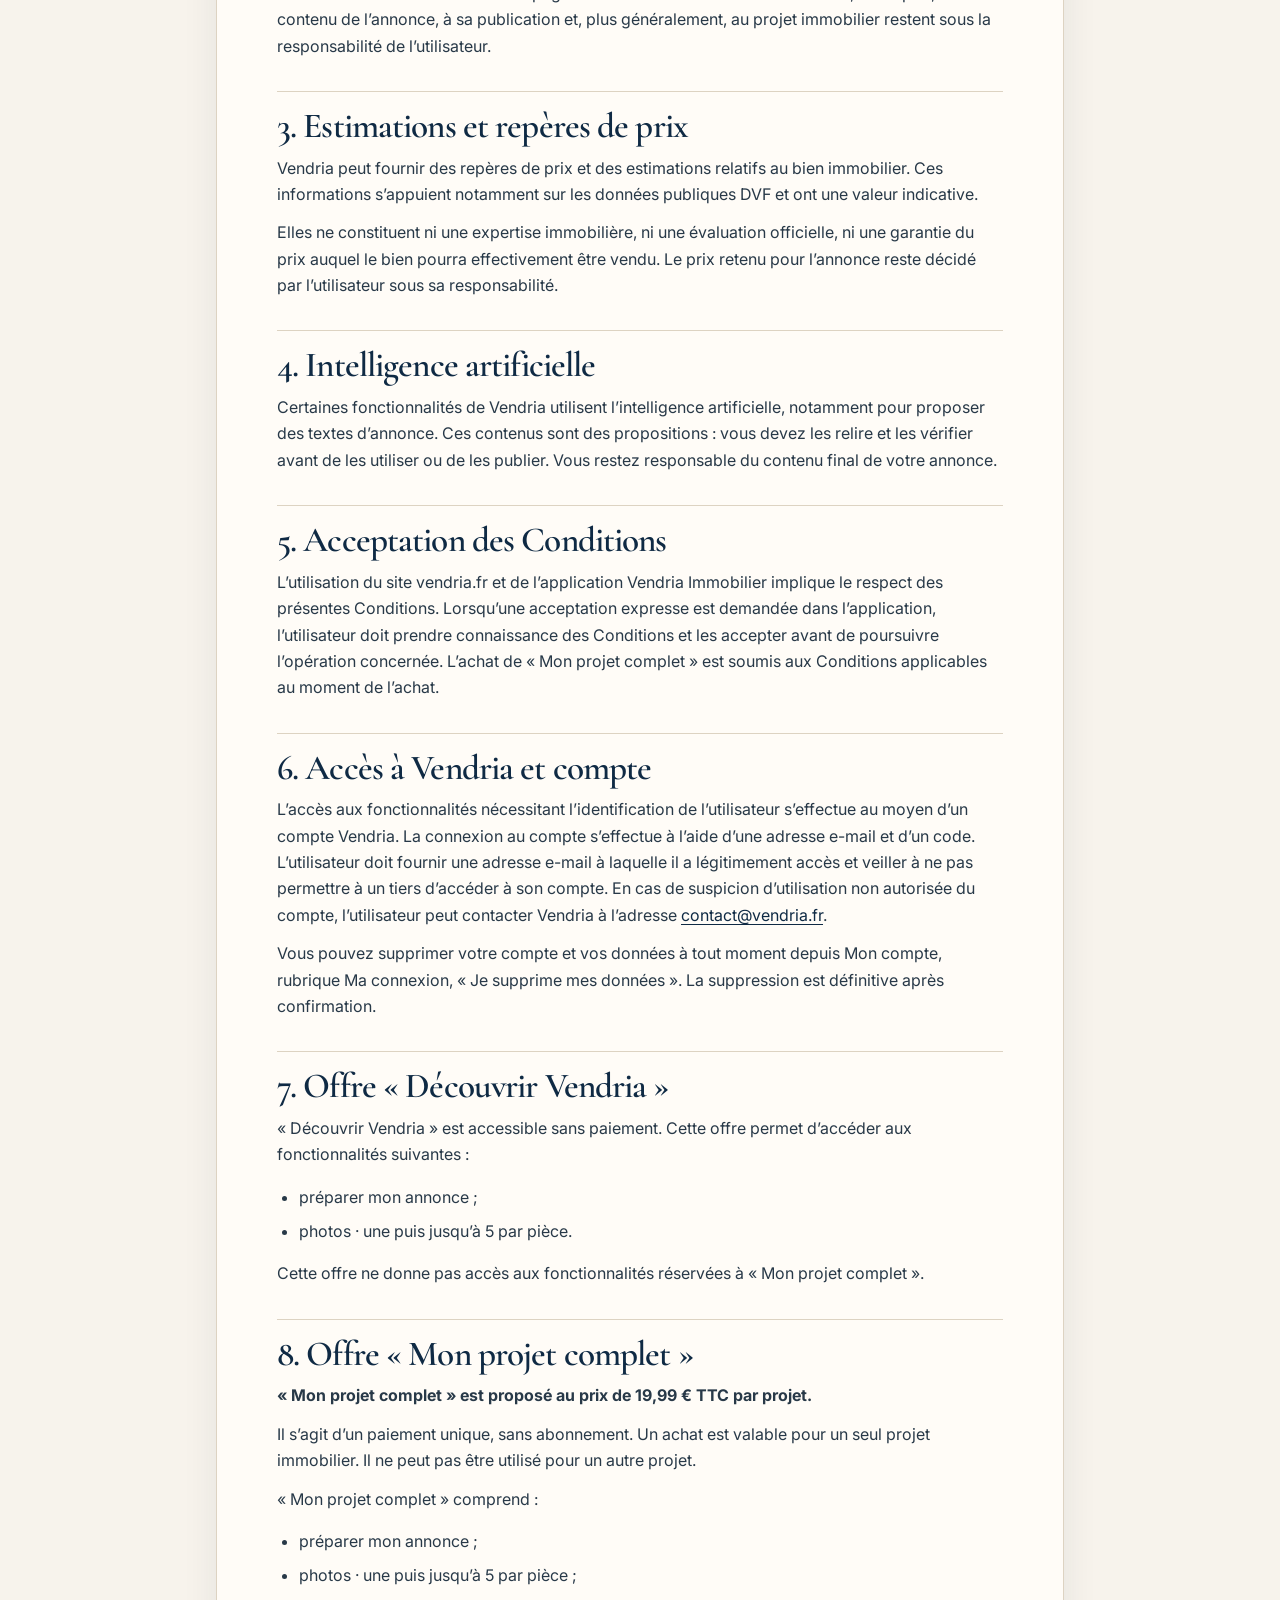
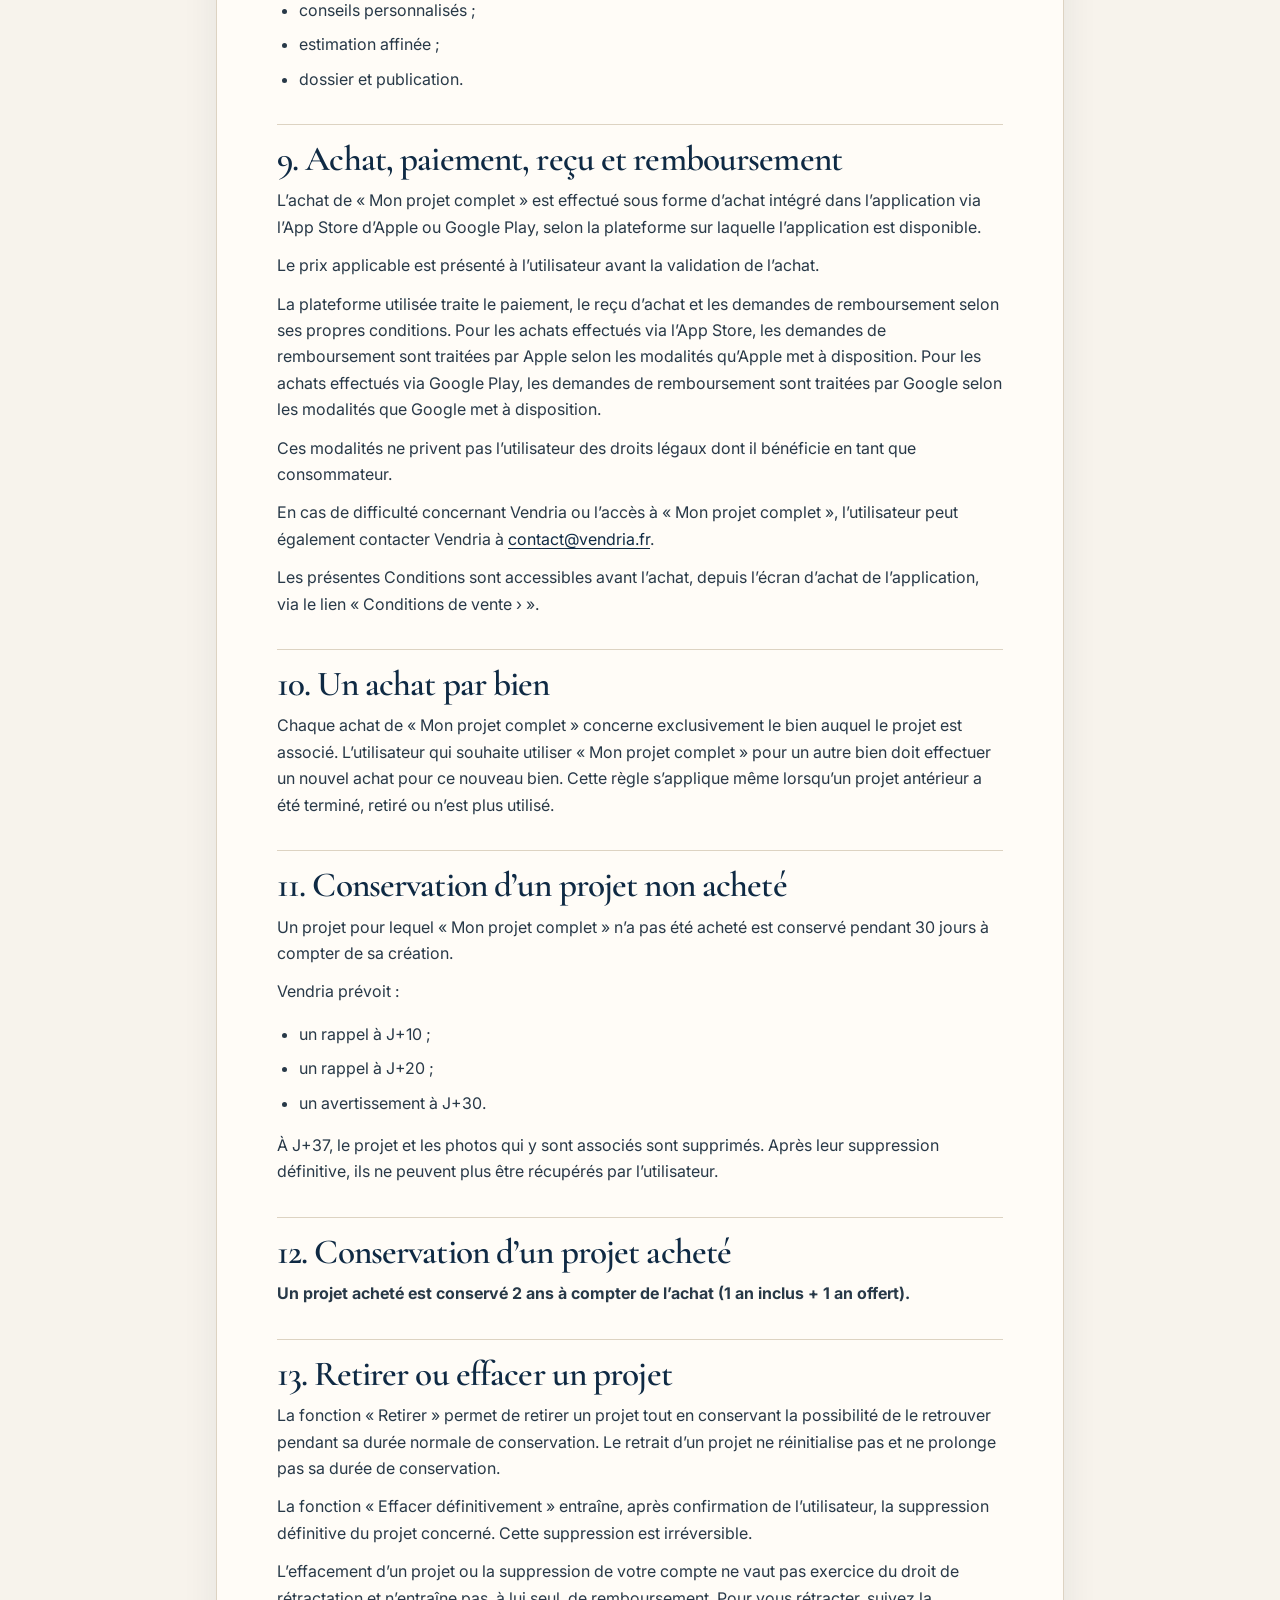
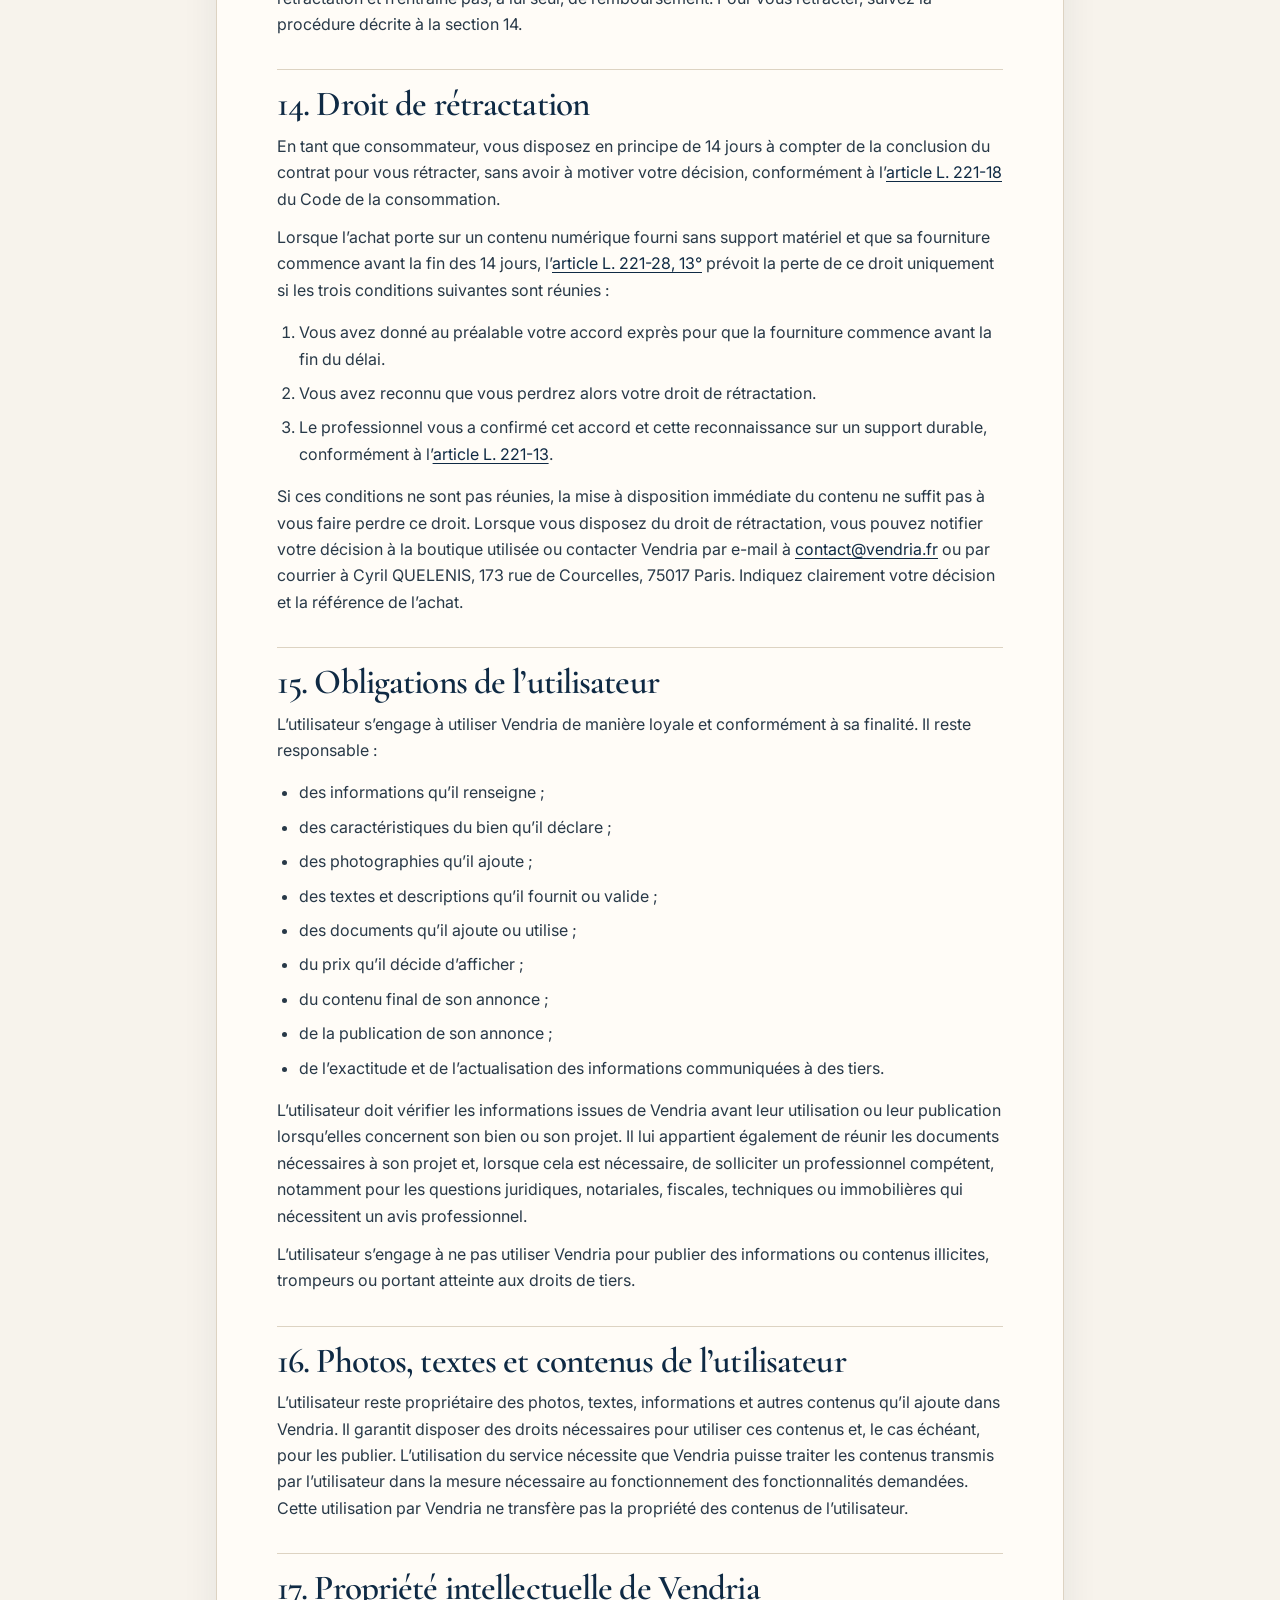
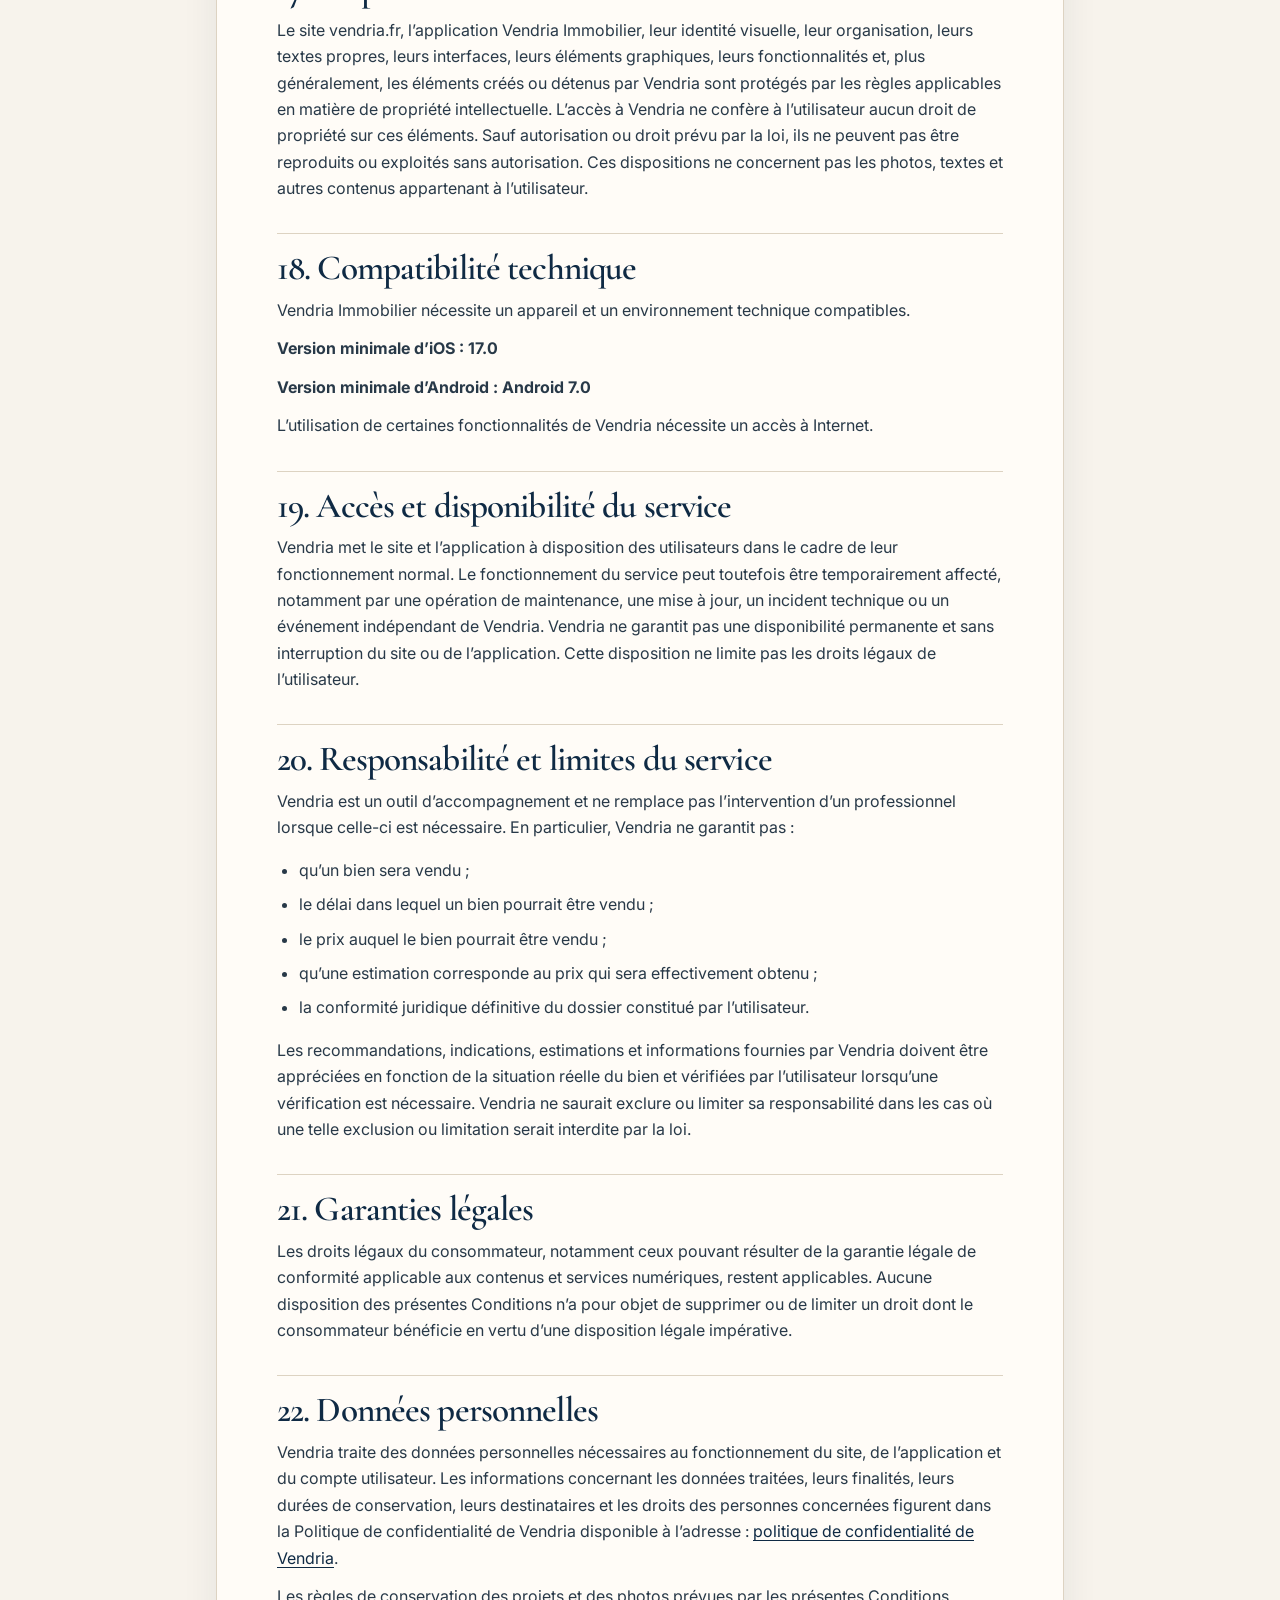
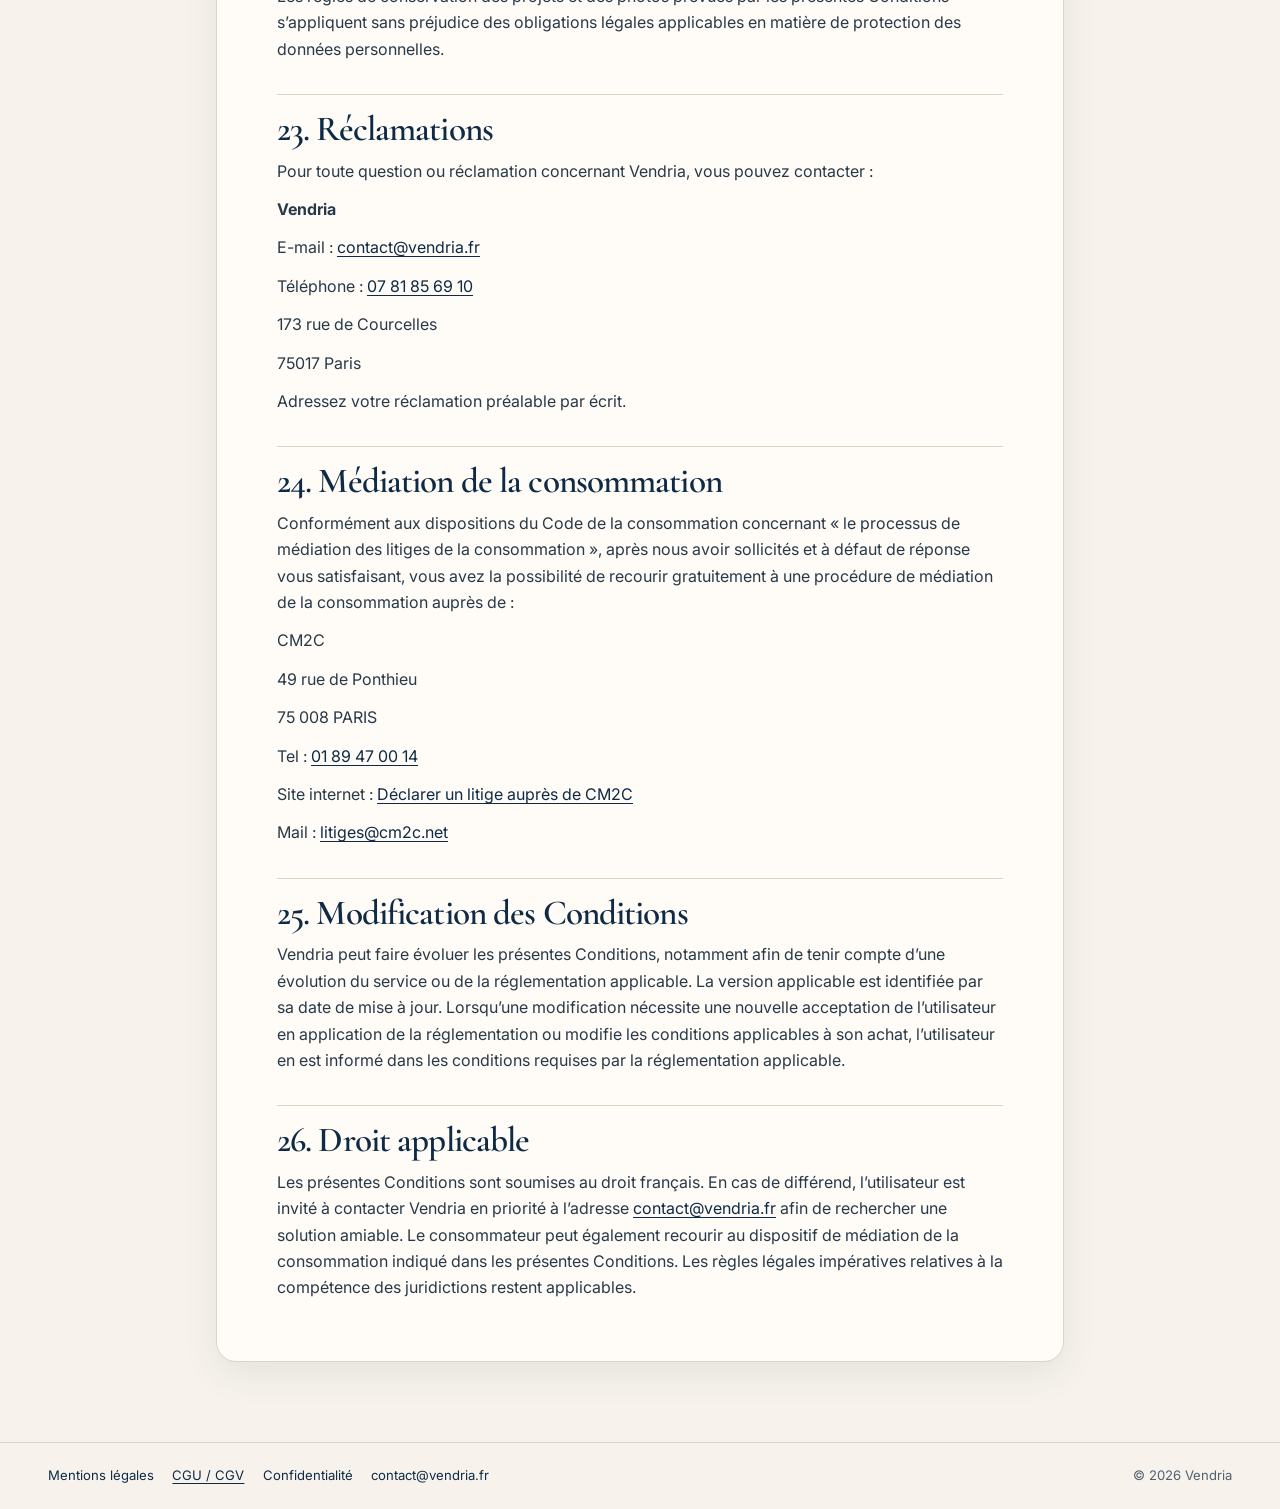
==== commit ece4a923: "5. Rendre l’accès App Store visible sur mobile" ====
--- a/cgu-cgv.html
+++ b/cgu-cgv.html
@@ -14,7 +14,7 @@
   <header class="site-header">
     <div class="shell header-inner">
       <a class="wordmark" href="index.html" aria-label="Vendria — Accueil"><img src="logo-vendria.png" width="44" height="44" alt=""><span>VENDRIA</span></a>
-      <a class="download-link" href="https://apps.apple.com/fr/app/vendria-immobilier/id6817850161">Télécharger</a>
+      <a class="download-link" href="https://apps.apple.com/fr/app/vendria-immobilier/id6817850161">App Store</a>
     </div>
   </header>
 
--- a/style.css
+++ b/style.css
@@ -356,3 +356,22 @@
   .step-number { left: calc(50% - 1.2rem); }
   .timeline li:not(:last-child)::before { content: none; }
 }
+
+@media (max-width: 40rem) {
+  .site-header {
+    position: sticky;
+    top: 0;
+    z-index: 10;
+    background: rgb(247 243 236 / 96%);
+    backdrop-filter: blur(10px);
+  }
+
+  .download-link {
+    min-height: 2.9rem;
+    padding-inline: 1.25rem;
+    box-shadow: 0 6px 18px rgb(15 42 68 / 20%);
+  }
+
+  .store-badge { width: min(12rem, 100%); }
+  .store-badge img { width: 100%; height: auto; }
+}
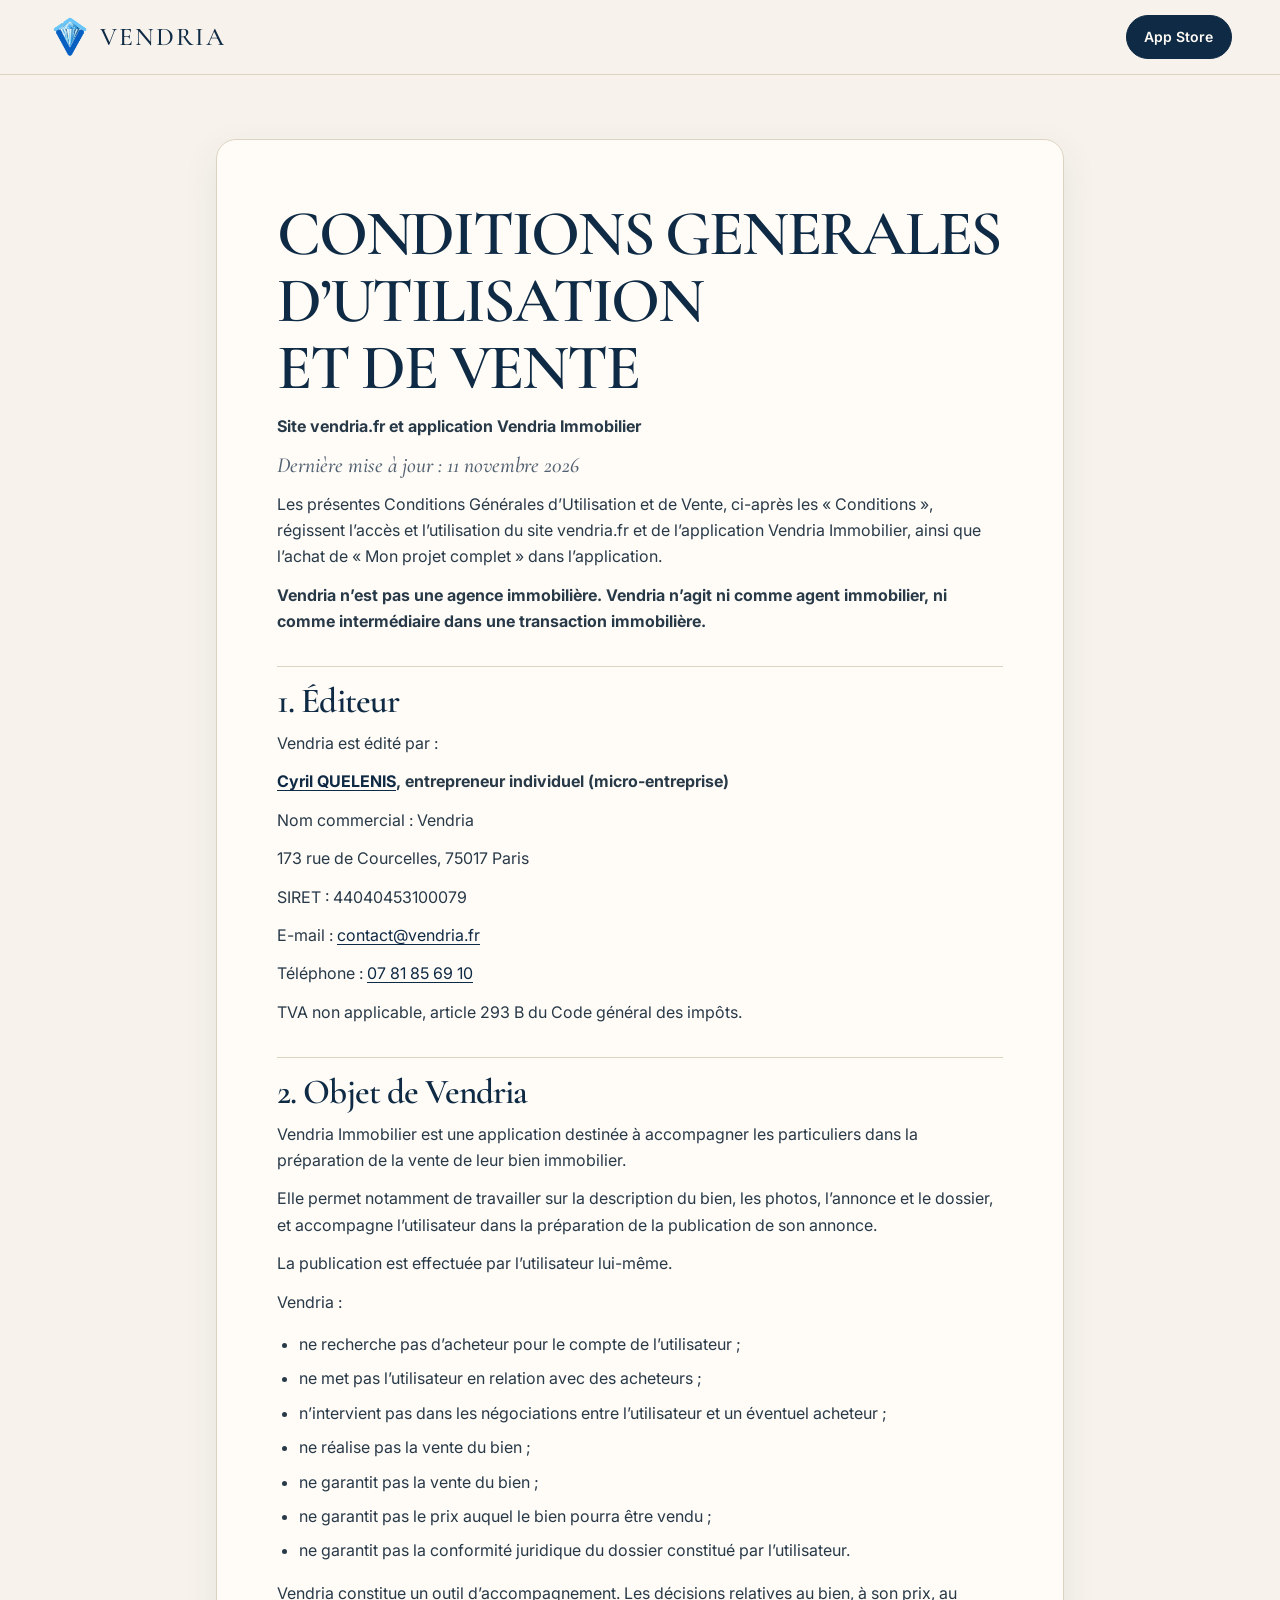
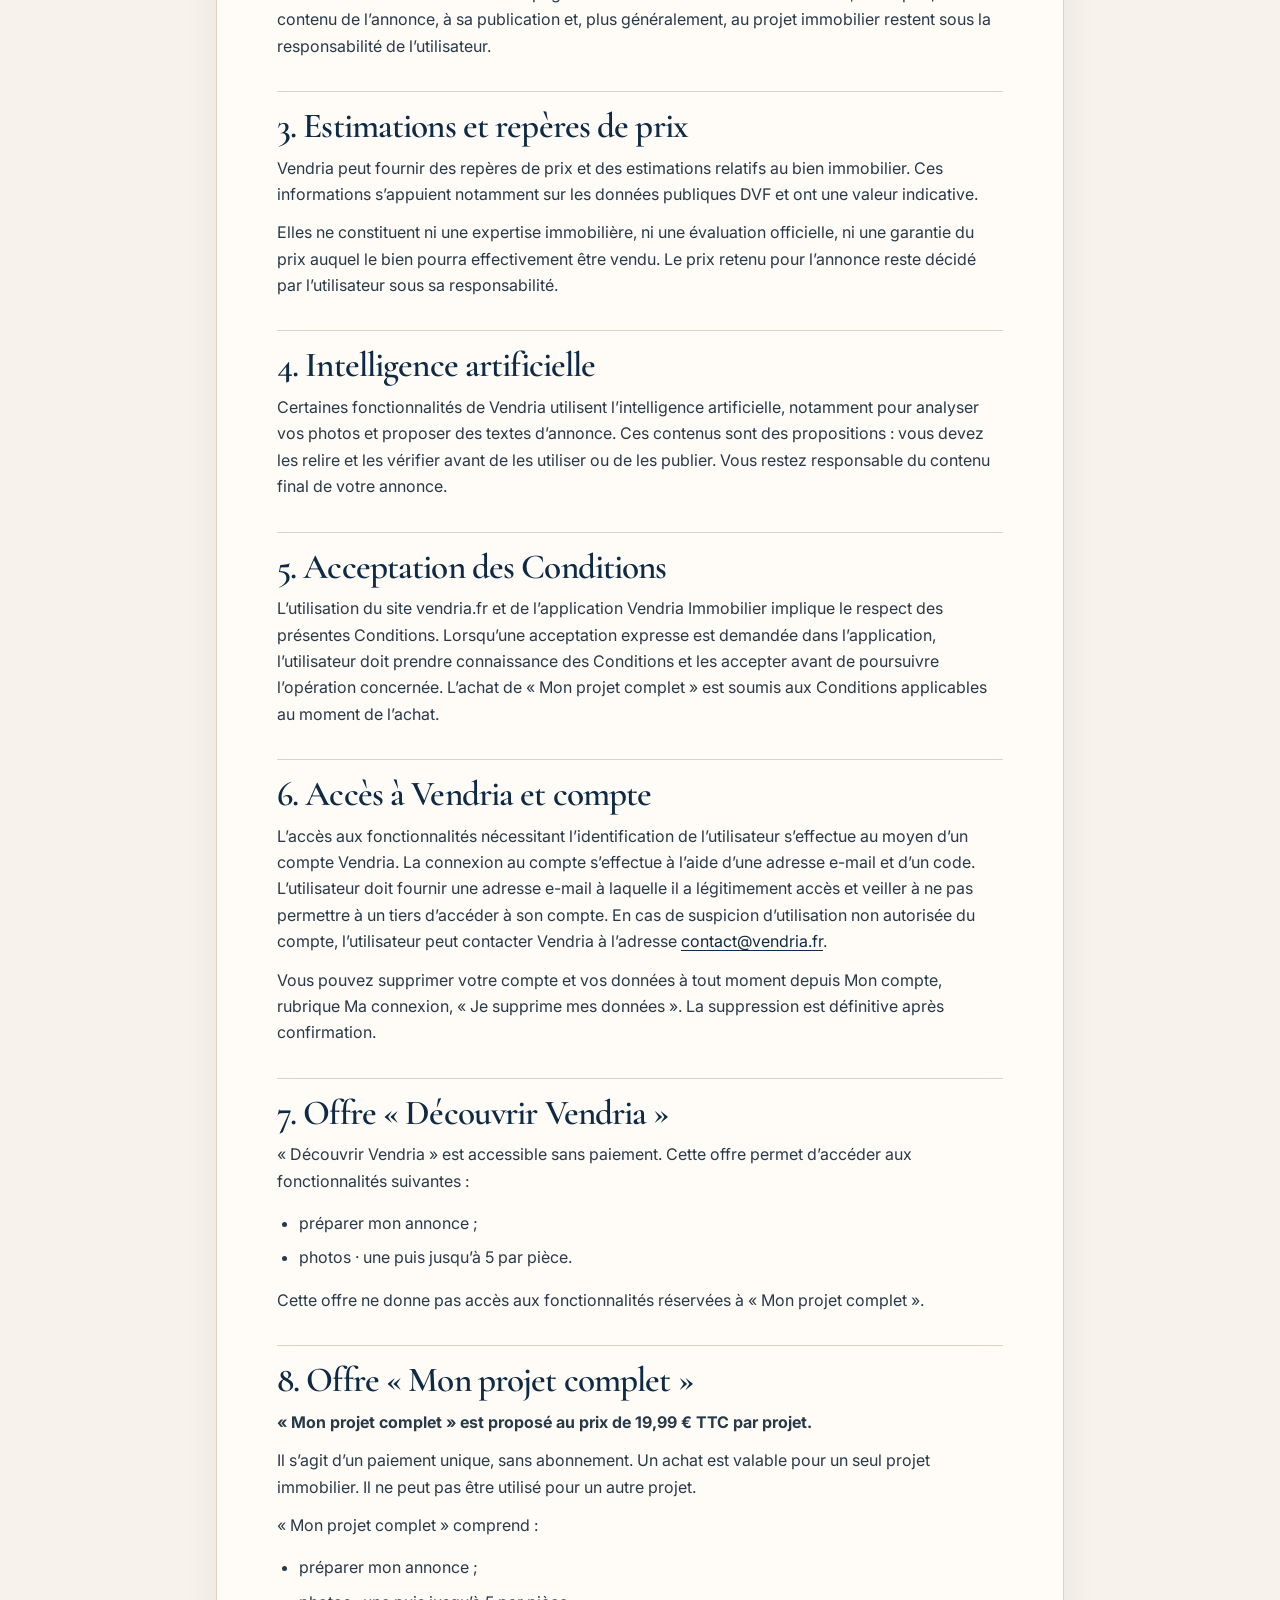
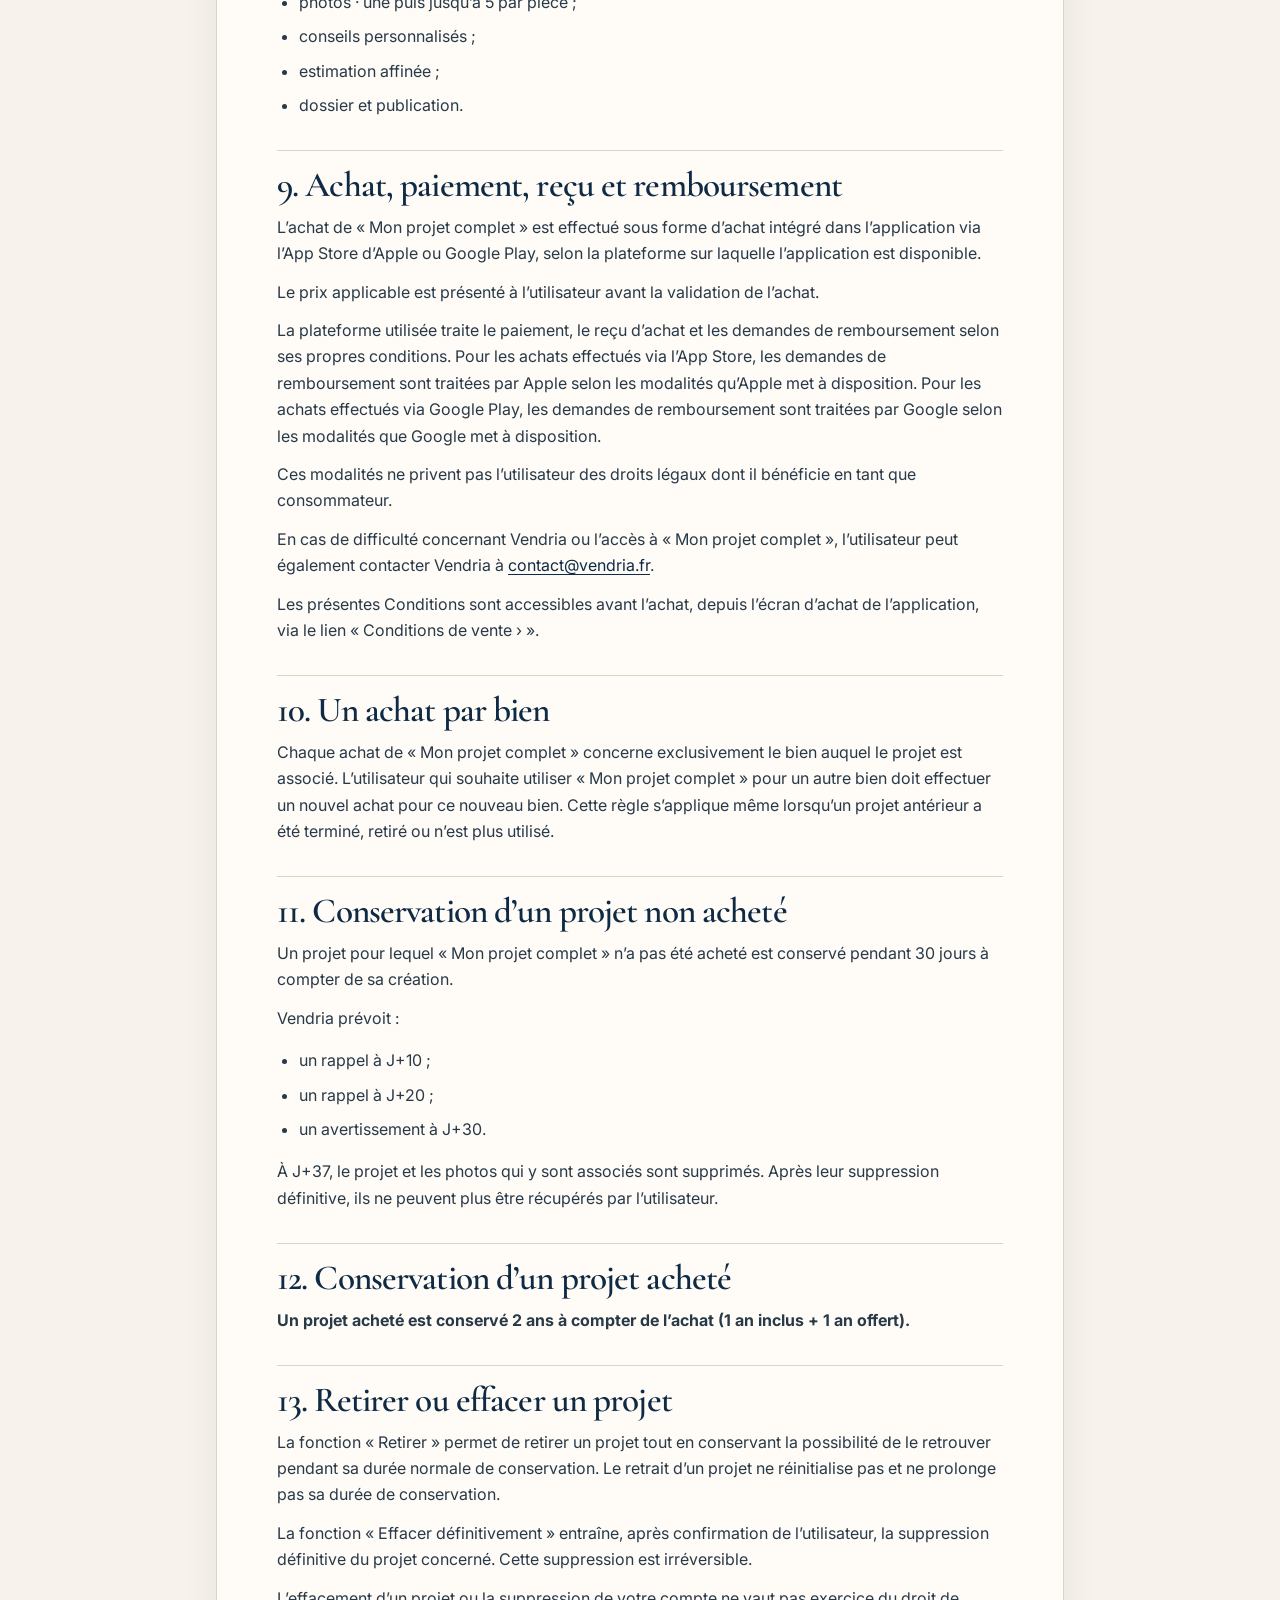
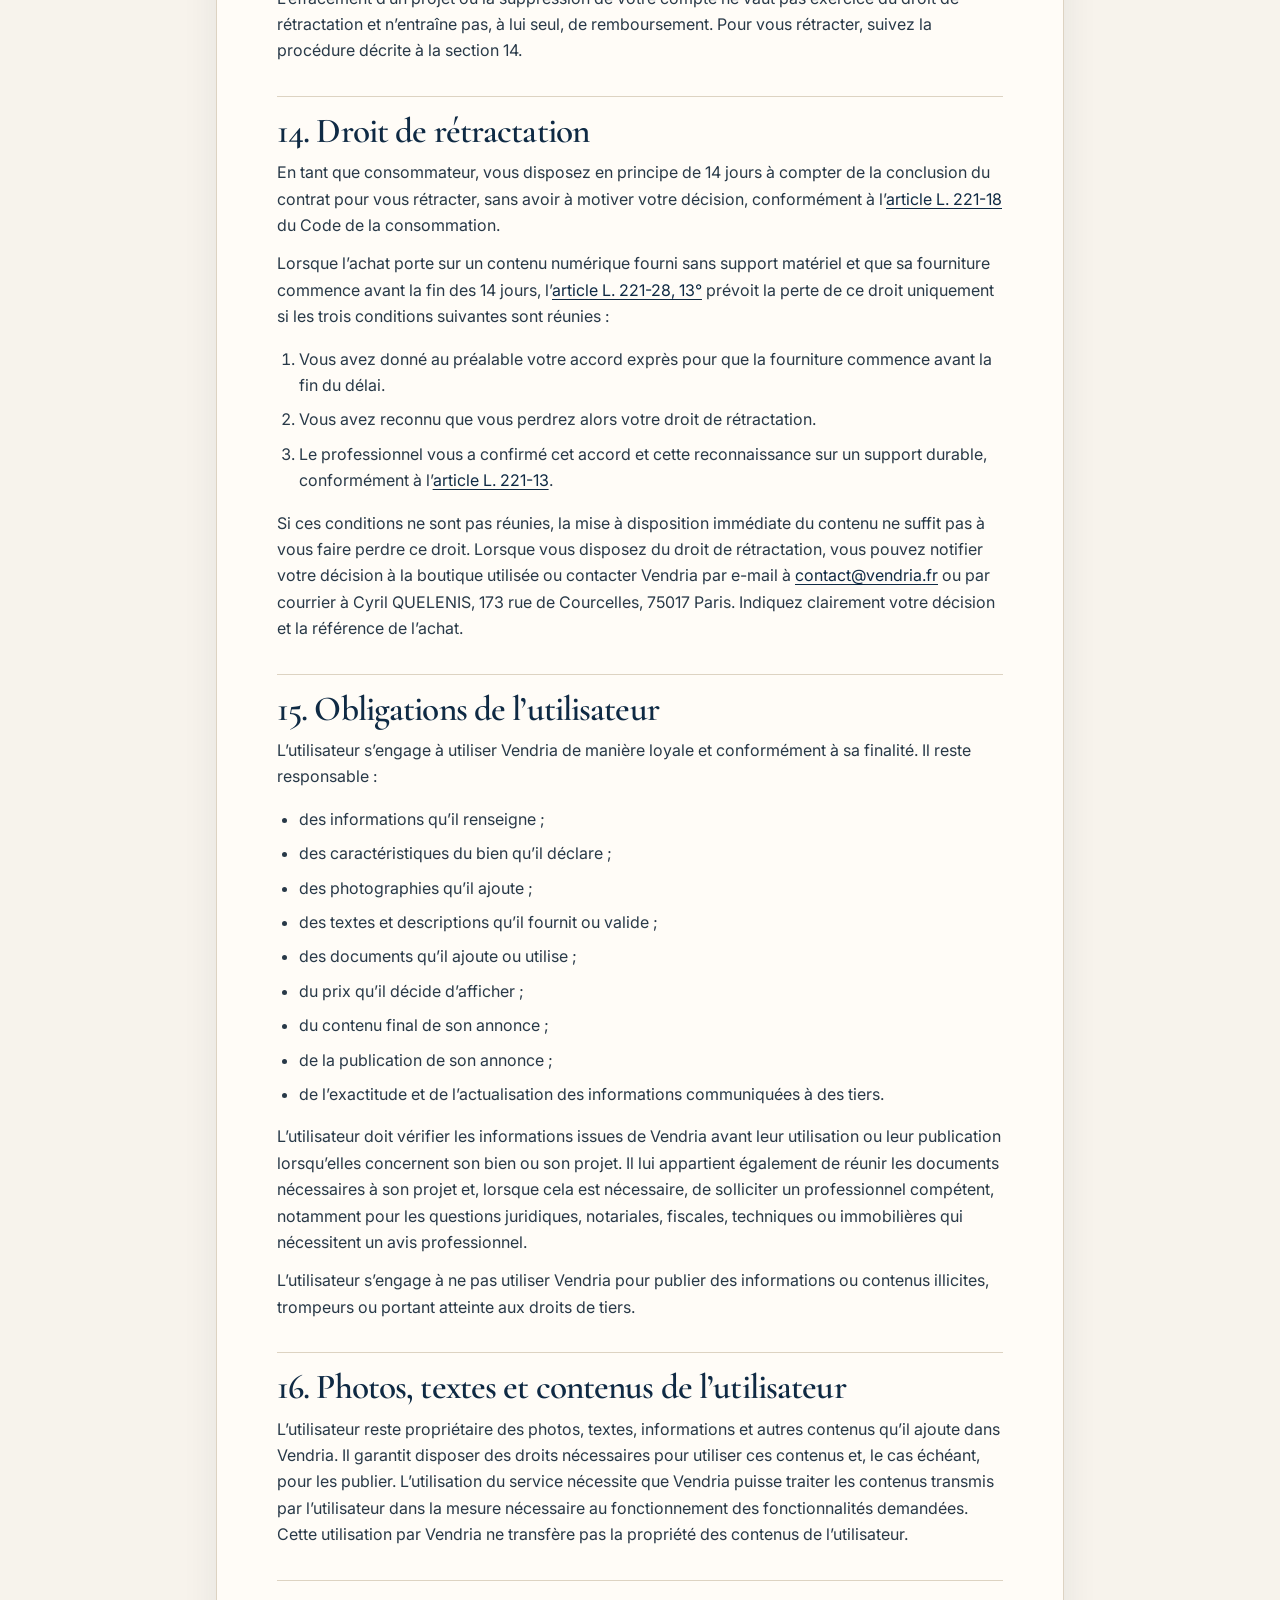
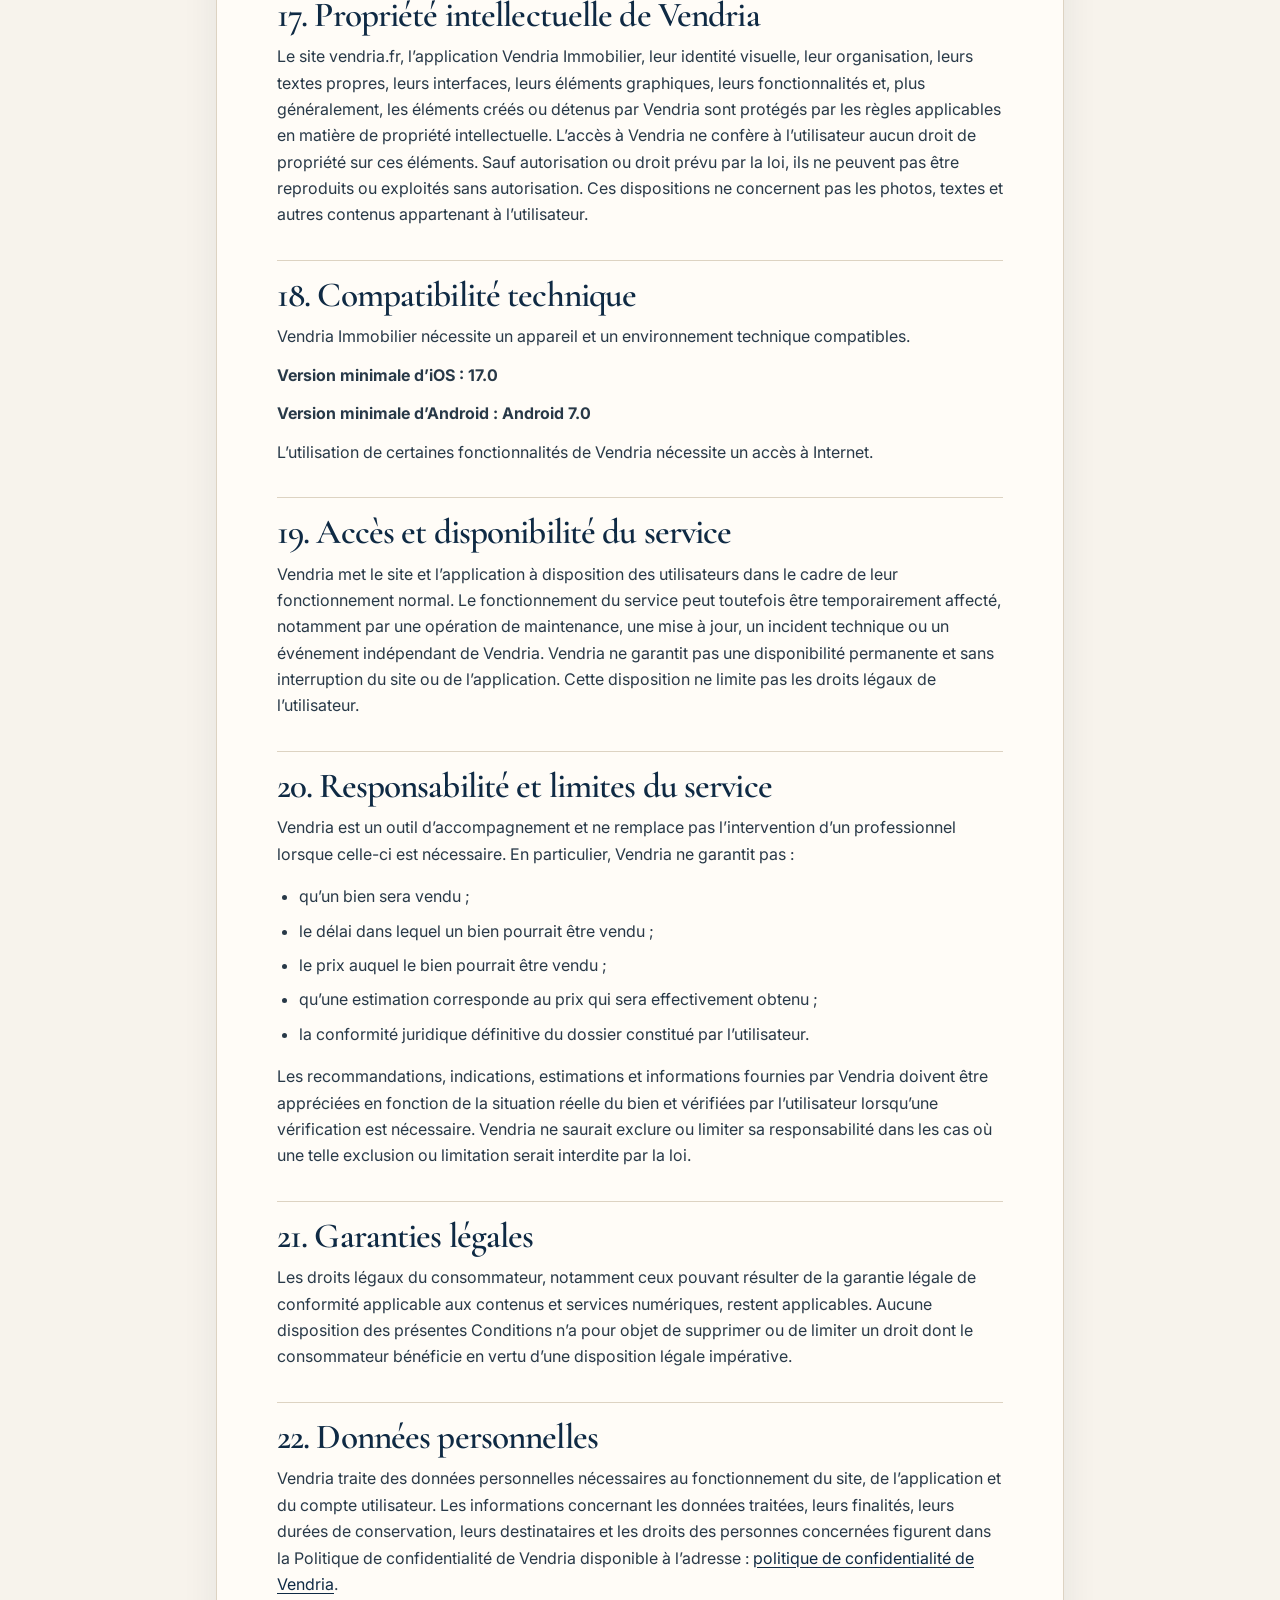
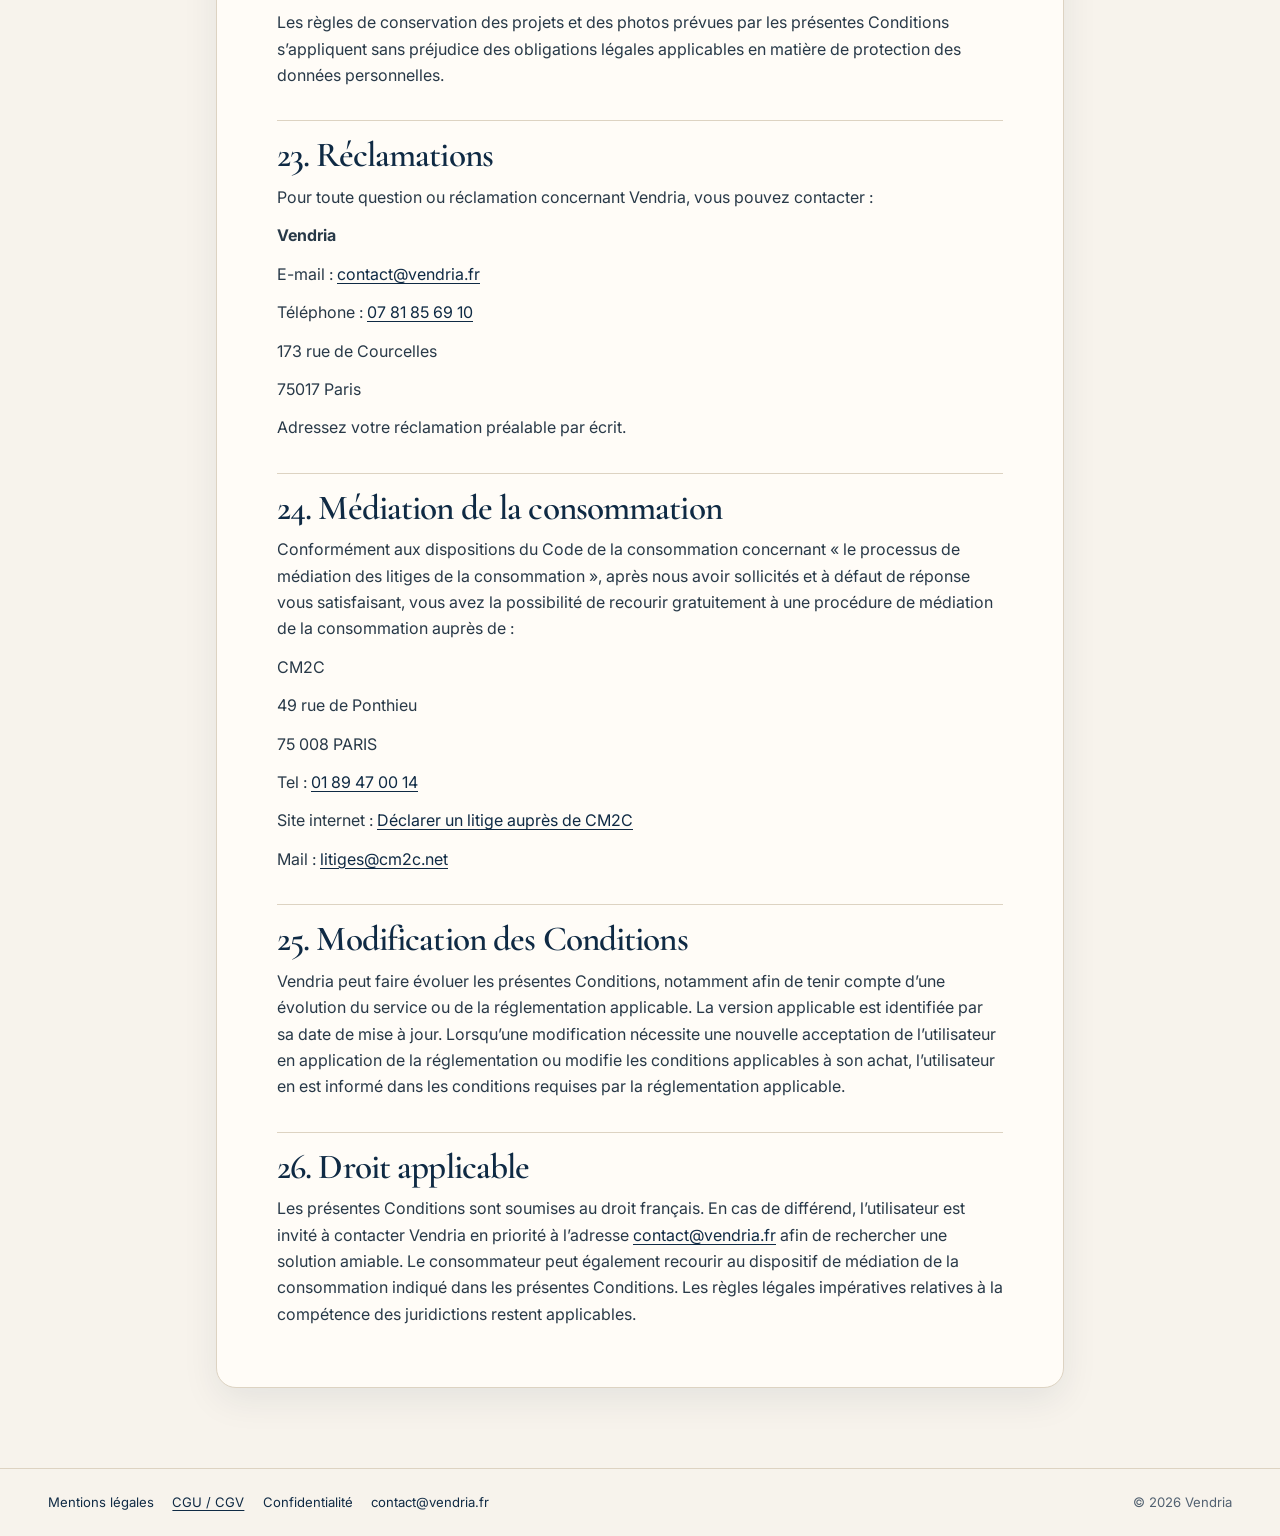
==== commit 0078d0f8: "7. Rétablir la transparence juridique sur l’analyse photo" ====
--- a/cgu-cgv.html
+++ b/cgu-cgv.html
@@ -52,7 +52,7 @@
     <p>Vendria peut fournir des repères de prix et des estimations relatifs au bien immobilier. Ces informations s’appuient notamment sur les données publiques DVF et ont une valeur indicative.</p>
     <p>Elles ne constituent ni une expertise immobilière, ni une évaluation officielle, ni une garantie du prix auquel le bien pourra effectivement être vendu. Le prix retenu pour l’annonce reste décidé par l’utilisateur sous sa responsabilité.</p>
     <h2>4. Intelligence artificielle</h2>
-    <p>Certaines fonctionnalités de Vendria utilisent l’intelligence artificielle, notamment pour proposer des textes d’annonce. Ces contenus sont des propositions : vous devez les relire et les vérifier avant de les utiliser ou de les publier. Vous restez responsable du contenu final de votre annonce.</p>
+    <p>Certaines fonctionnalités de Vendria utilisent l’intelligence artificielle, notamment pour analyser vos photos et proposer des textes d’annonce. Ces contenus sont des propositions : vous devez les relire et les vérifier avant de les utiliser ou de les publier. Vous restez responsable du contenu final de votre annonce.</p>
     <h2>5. Acceptation des Conditions</h2>
     <p>L’utilisation du site vendria.fr et de l’application Vendria Immobilier implique le respect des présentes Conditions. Lorsqu’une acceptation expresse est demandée dans l’application, l’utilisateur doit prendre connaissance des Conditions et les accepter avant de poursuivre l’opération concernée. L’achat de « Mon projet complet » est soumis aux Conditions applicables au moment de l’achat.</p>
     <h2>6. Accès à Vendria et compte</h2>
--- a/style.css
+++ b/style.css
@@ -246,6 +246,7 @@
 
 .offer-comparison {
   grid-column: 1 / -1;
+  min-width: 0;
   margin-top: clamp(1.5rem, 4vw, 3rem);
   text-align: center;
 }
@@ -253,6 +254,7 @@
 .comparison-subtitle { margin-top: .65rem; color: var(--muted); }
 
 .comparison-scroll {
+  width: 100%;
   margin-top: 1.5rem;
   overflow-x: auto;
   border: 1px solid var(--line);
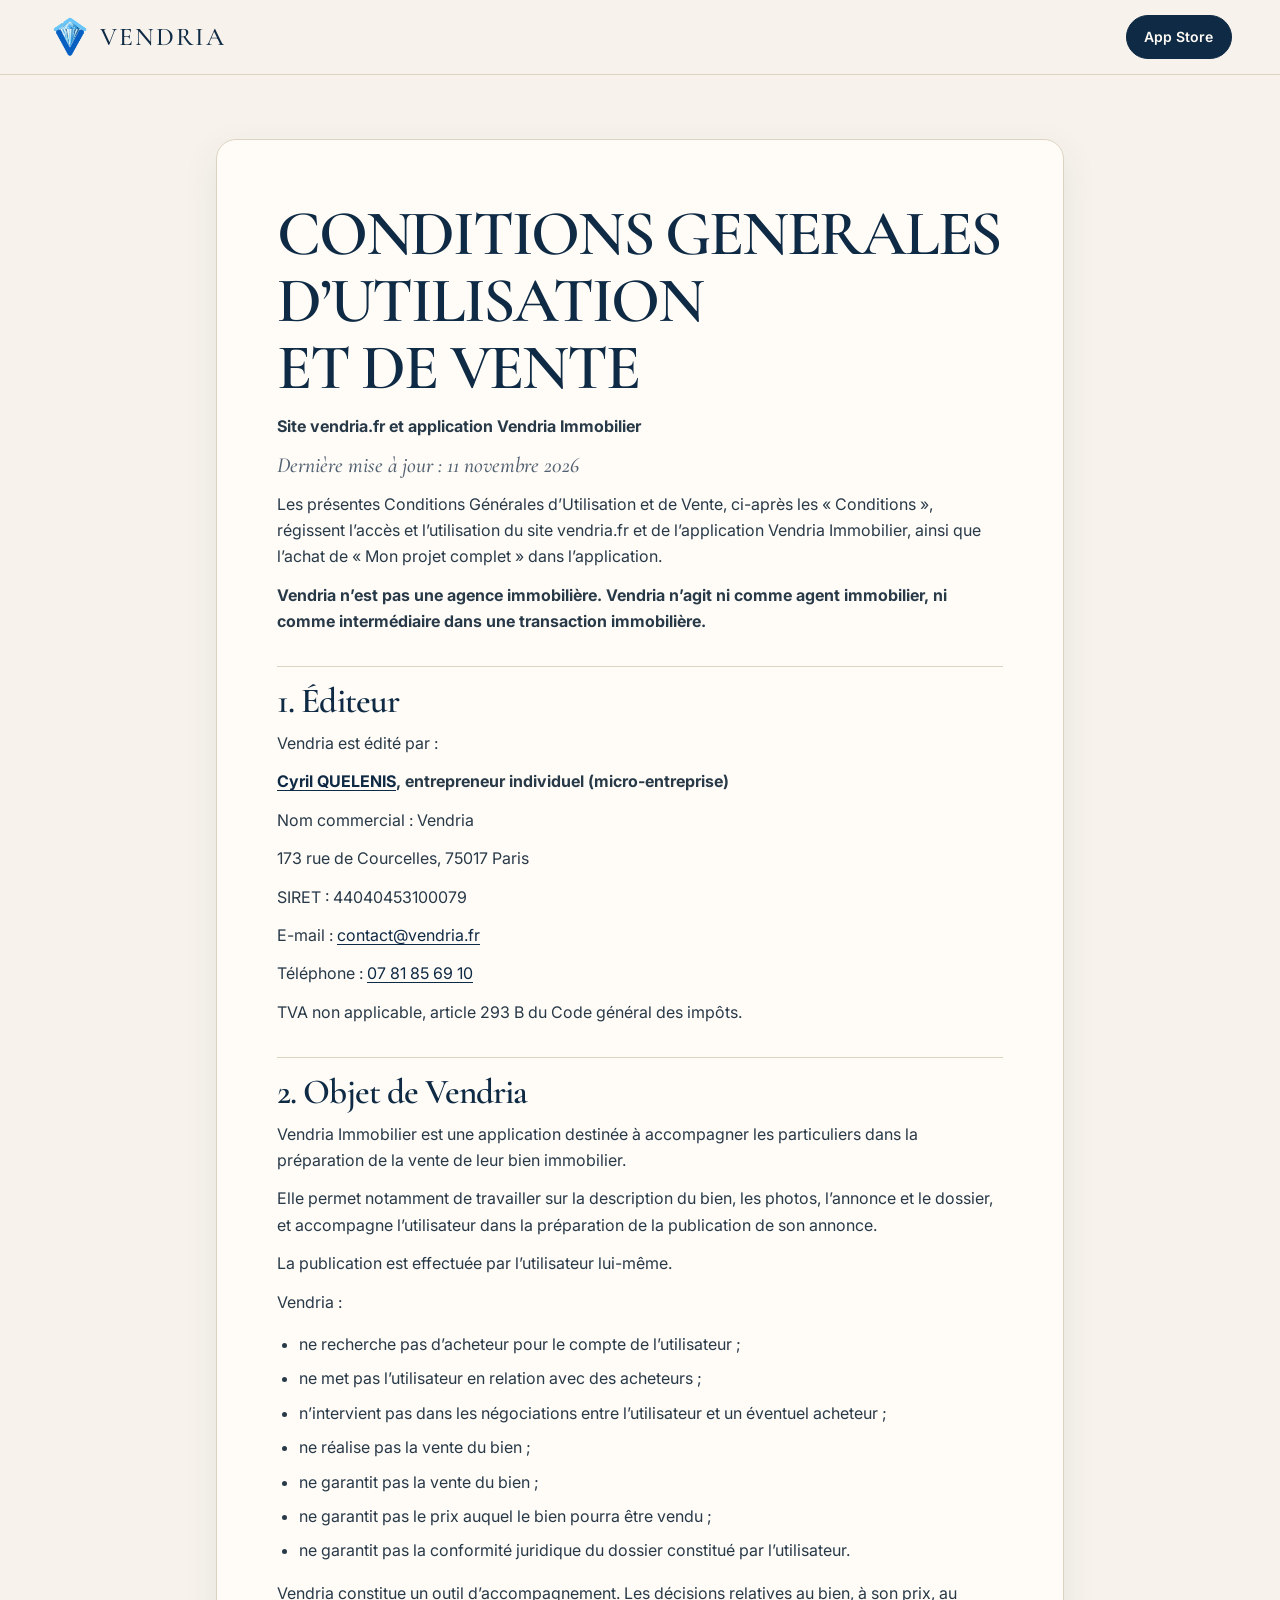
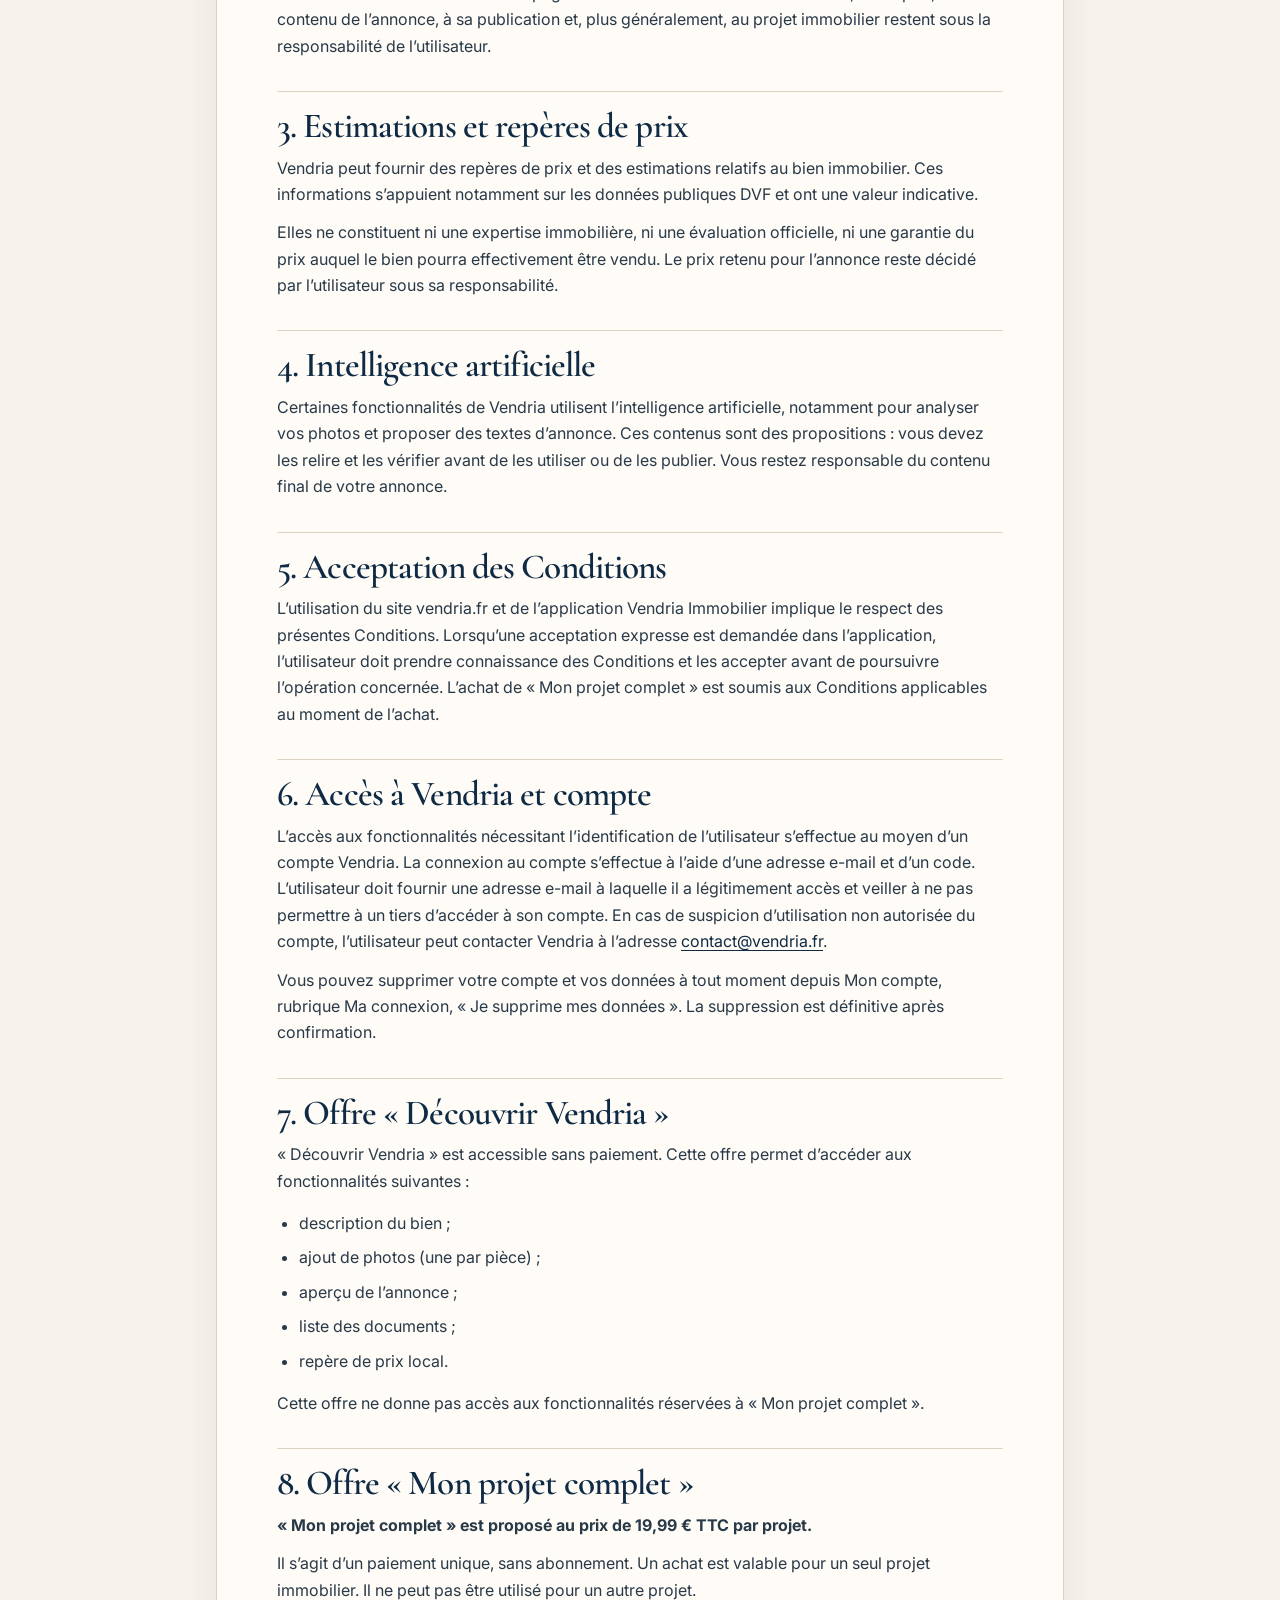
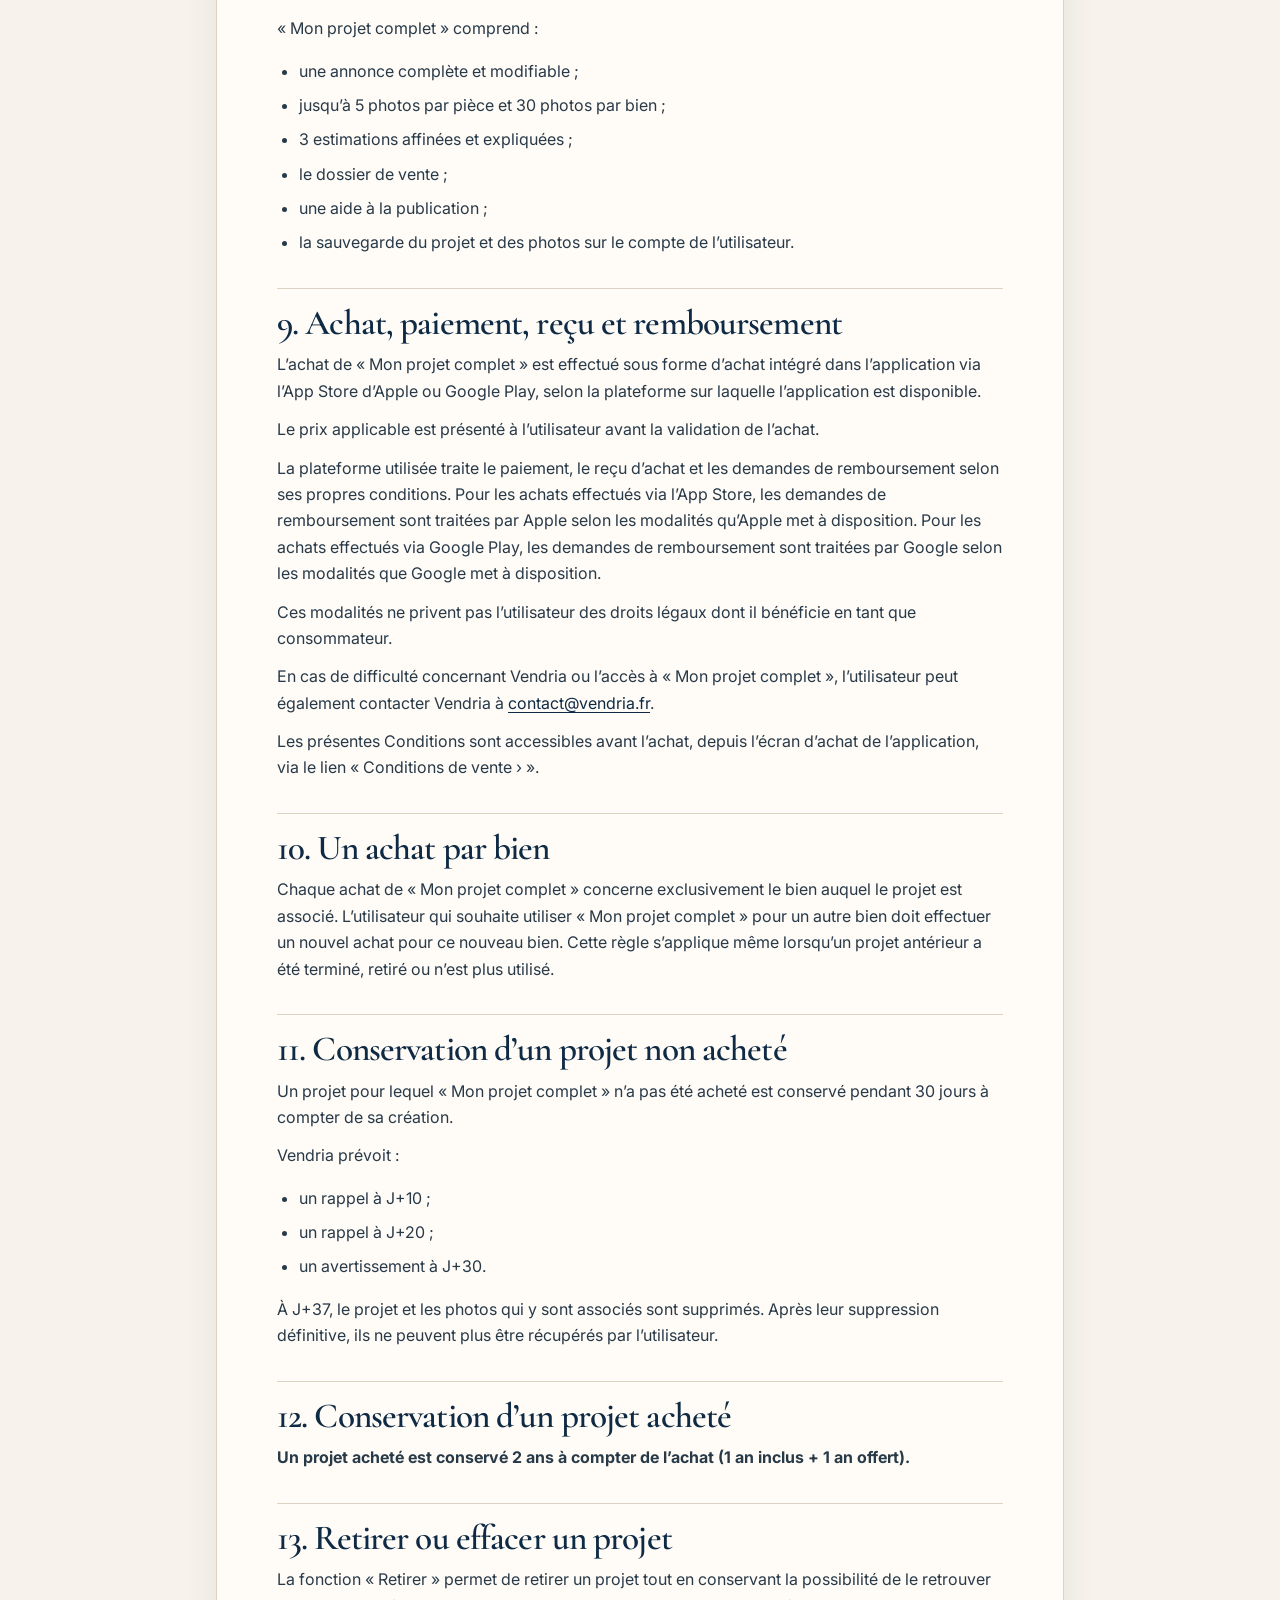
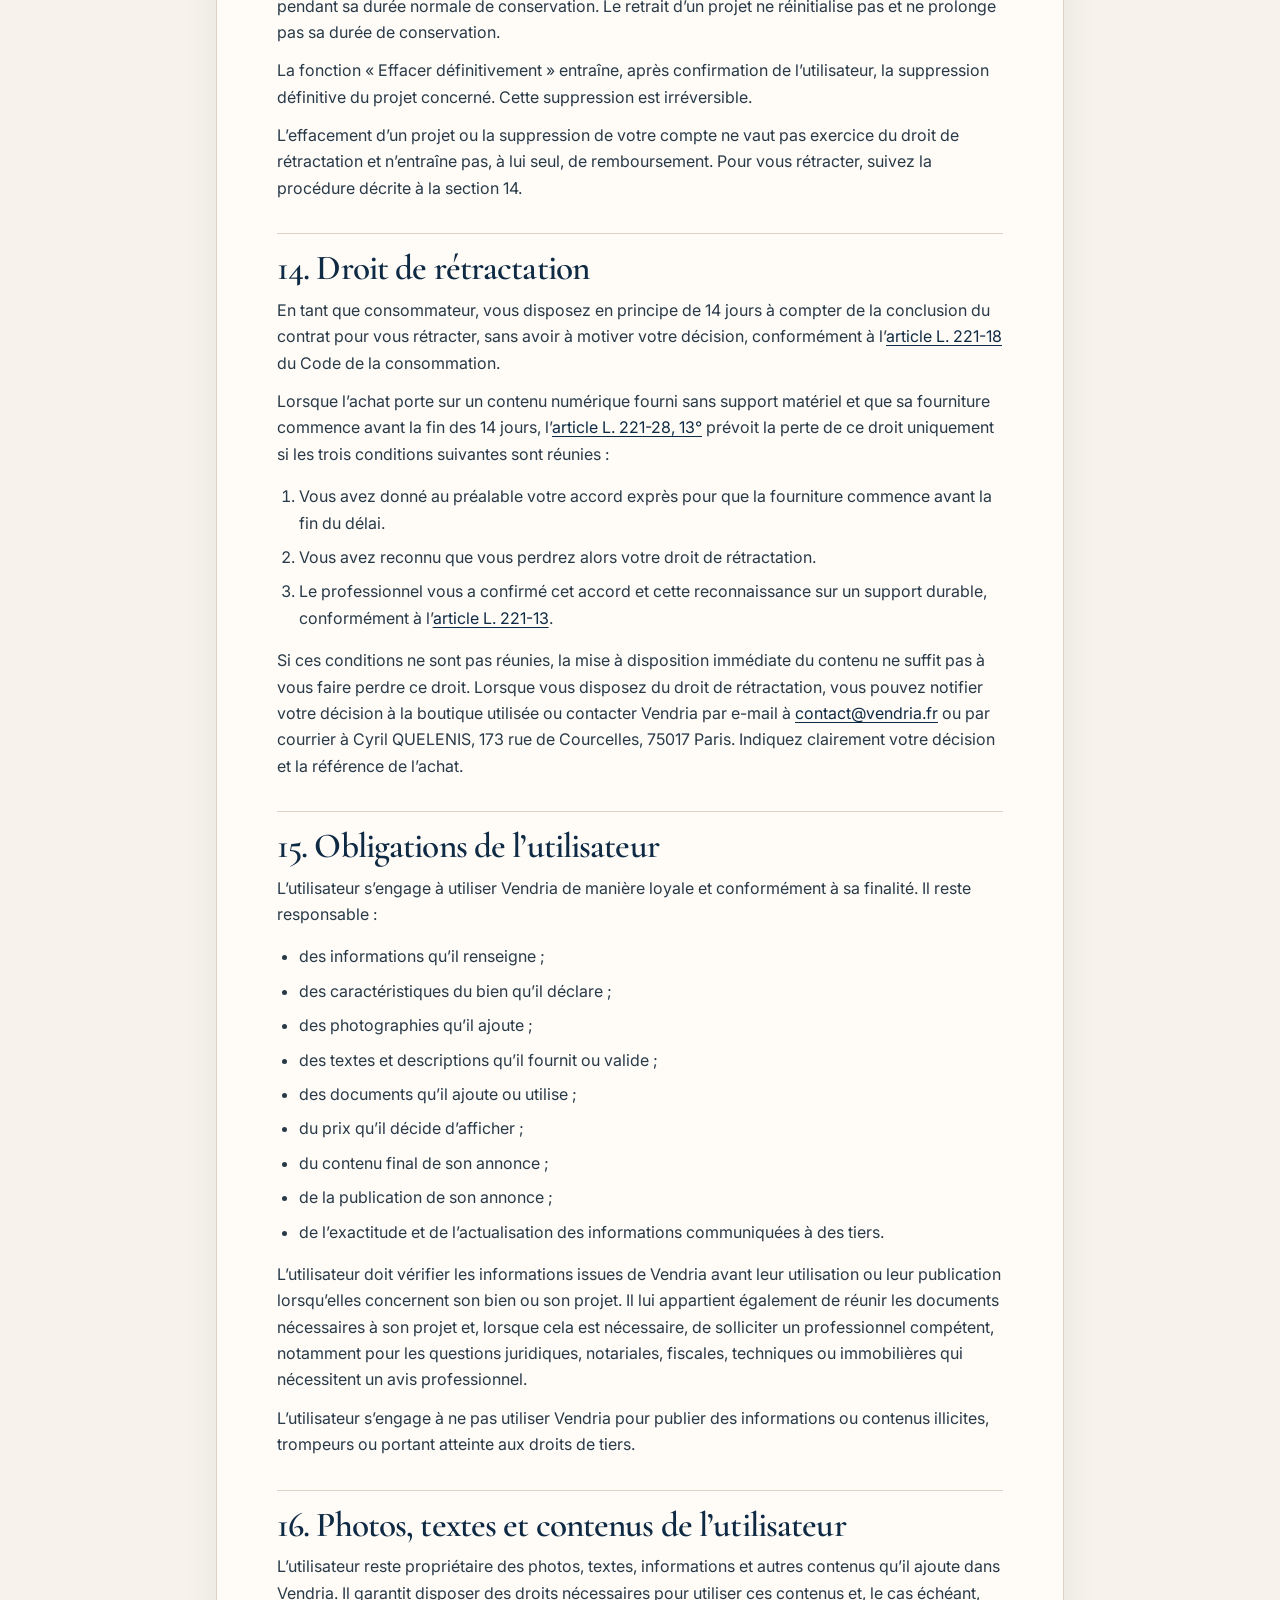
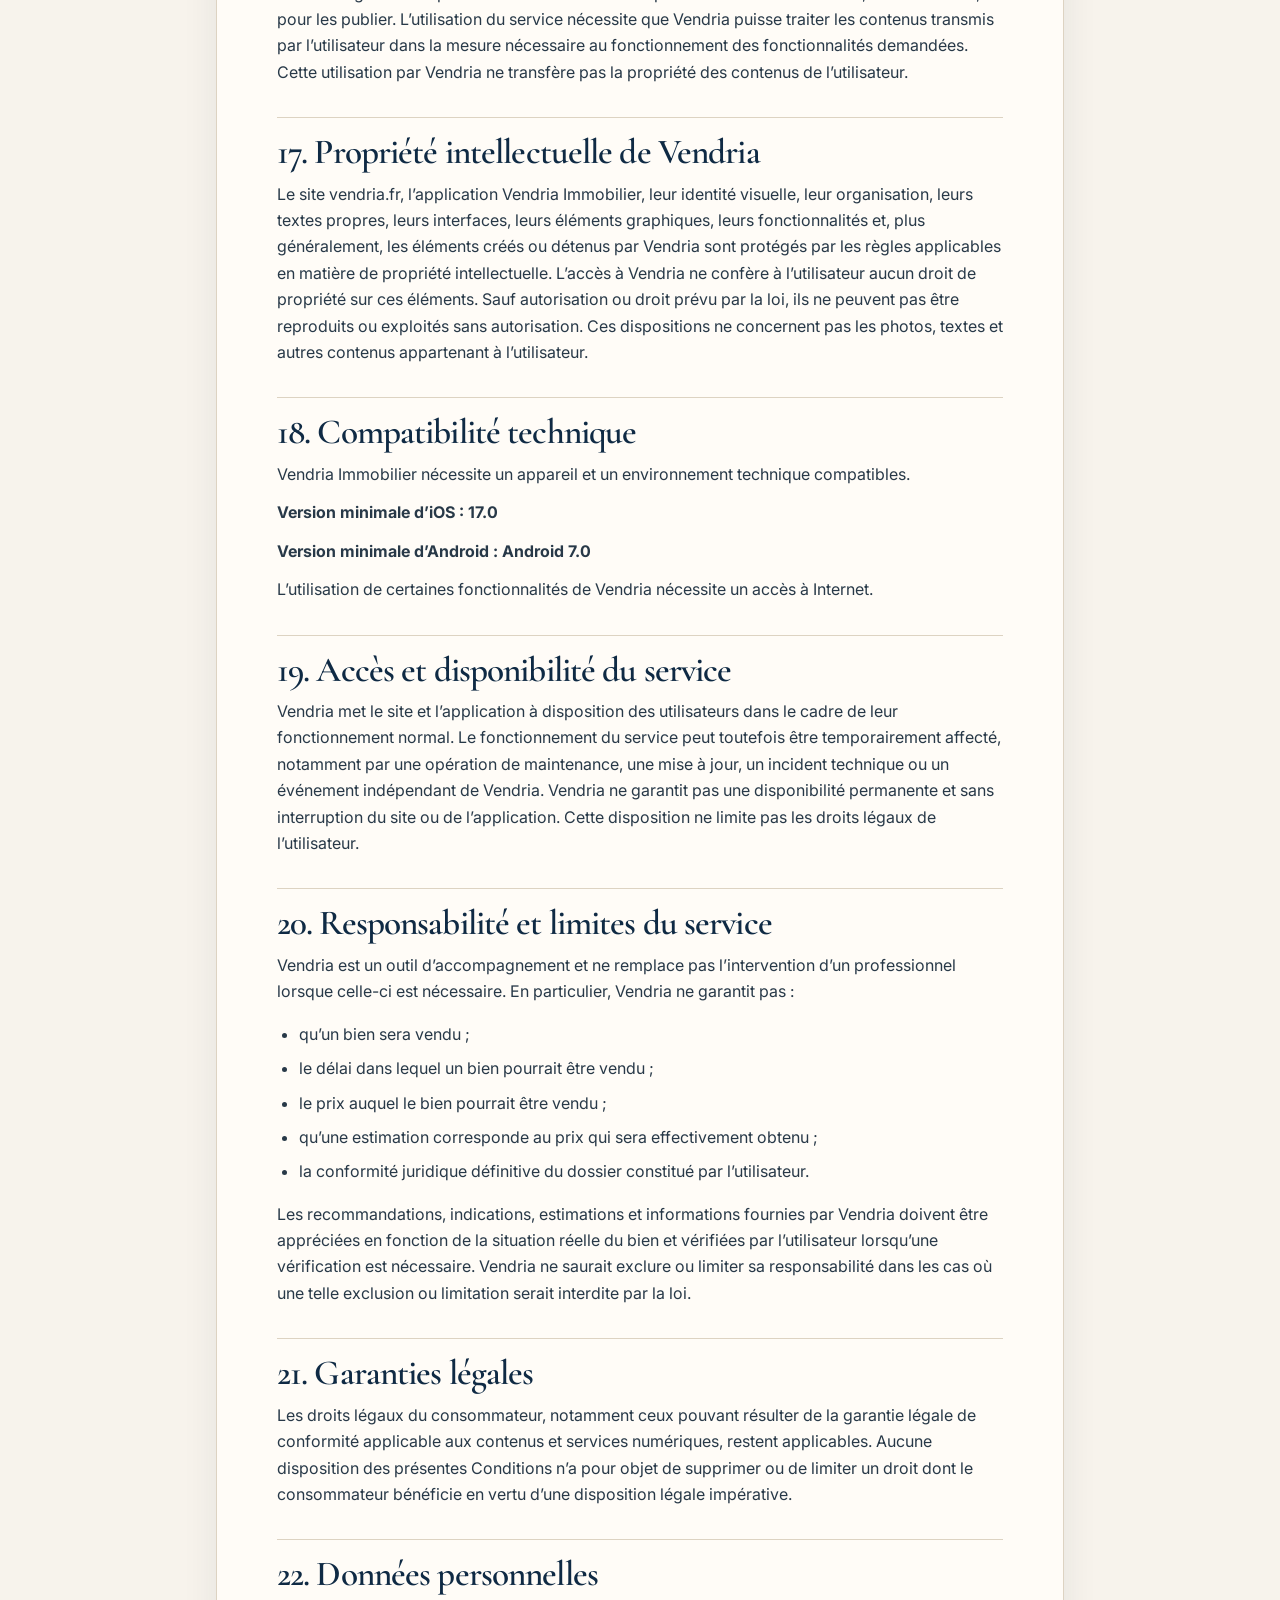
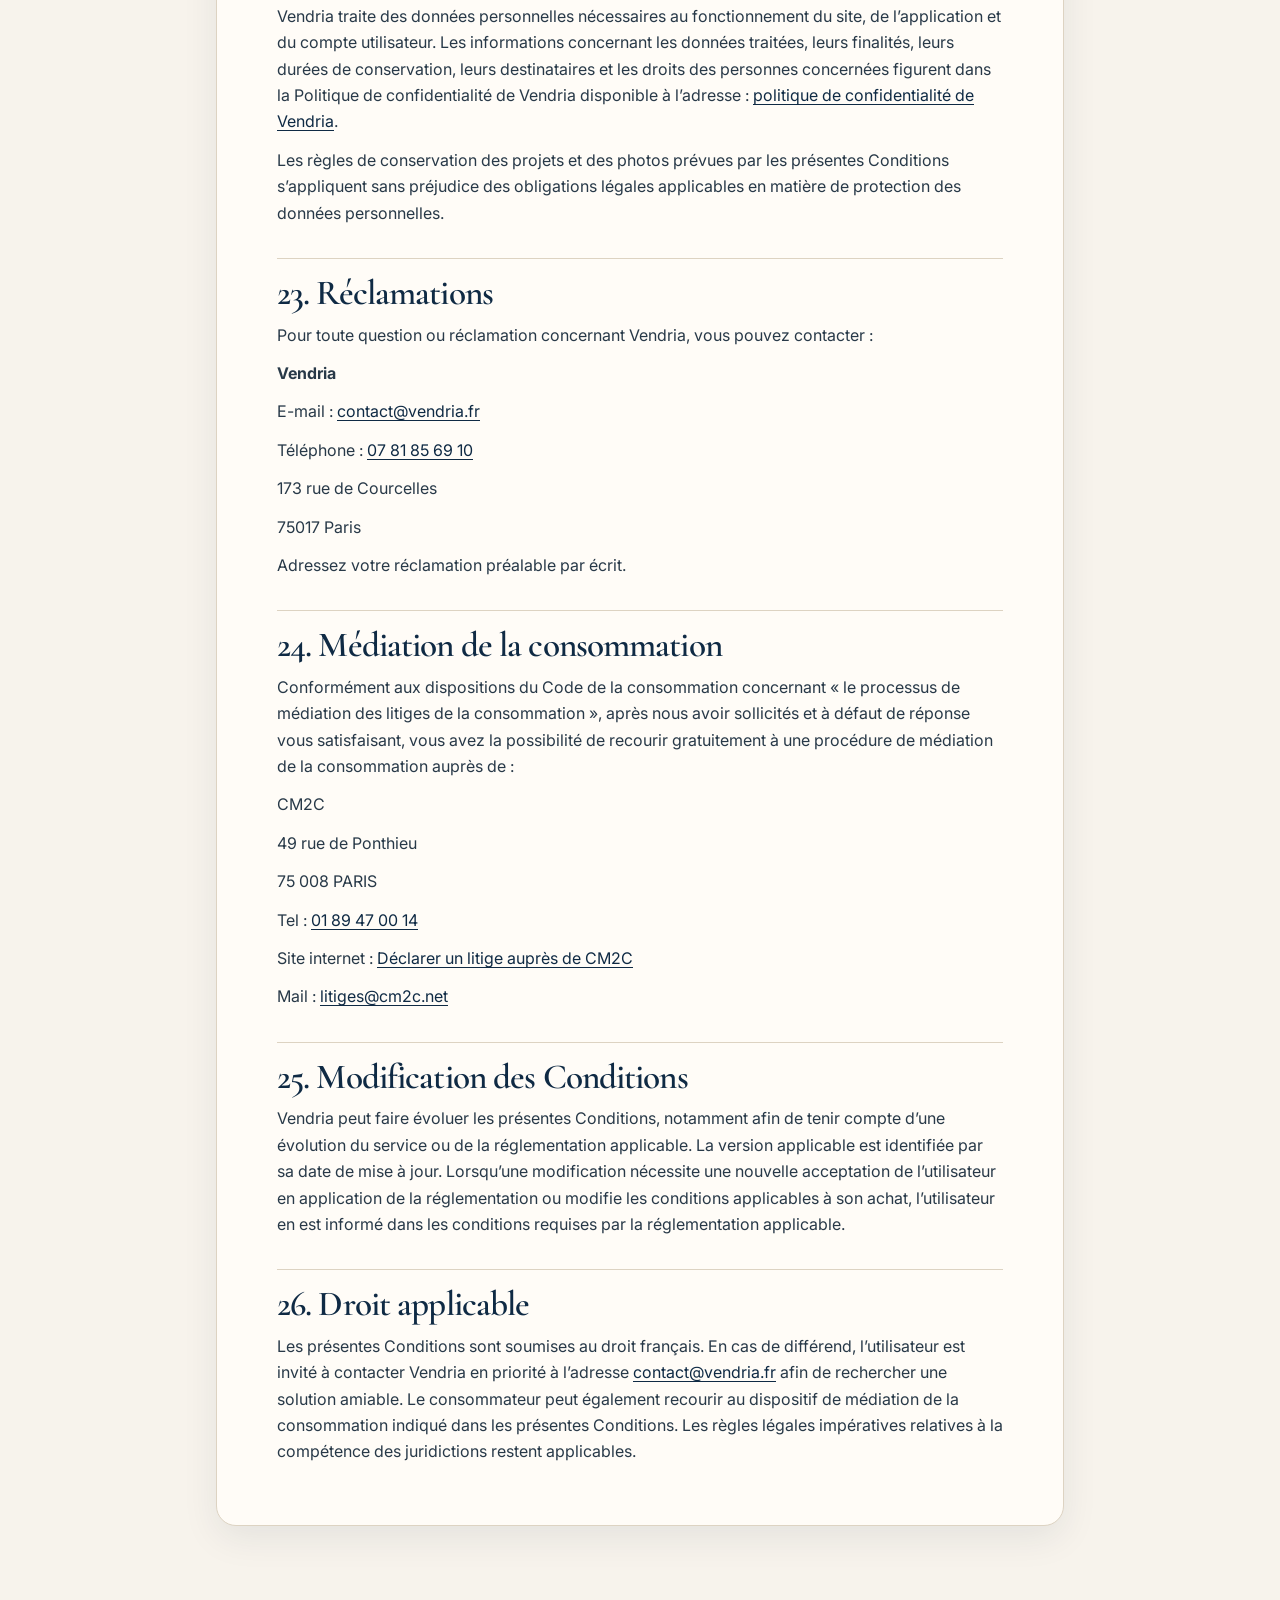
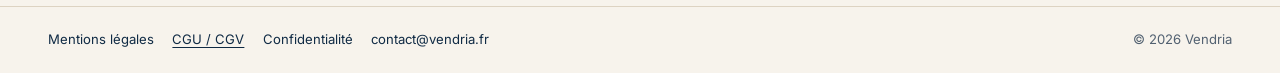
==== commit f561f4ef: "8. Rétablir les listes contractuelles des formules" ====
--- a/cgu-cgv.html
+++ b/cgu-cgv.html
@@ -61,8 +61,11 @@
     <h2>7. Offre « Découvrir Vendria »</h2>
     <p>« Découvrir Vendria » est accessible sans paiement. Cette offre permet d’accéder aux fonctionnalités suivantes :</p>
     <ul>
-      <li>préparer mon annonce ;</li>
-      <li>photos · une puis jusqu’à 5 par pièce.</li>
+      <li>description du bien ;</li>
+      <li>ajout de photos (une par pièce) ;</li>
+      <li>aperçu de l’annonce ;</li>
+      <li>liste des documents ;</li>
+      <li>repère de prix local.</li>
     </ul>
     <p>Cette offre ne donne pas accès aux fonctionnalités réservées à « Mon projet complet ».</p>
     <h2>8. Offre « Mon projet complet »</h2>
@@ -70,11 +73,12 @@
     <p>Il s’agit d’un paiement unique, sans abonnement. Un achat est valable pour un seul projet immobilier. Il ne peut pas être utilisé pour un autre projet.</p>
     <p>« Mon projet complet » comprend :</p>
     <ul>
-      <li>préparer mon annonce ;</li>
-      <li>photos · une puis jusqu’à 5 par pièce ;</li>
-      <li>conseils personnalisés ;</li>
-      <li>estimation affinée ;</li>
-      <li>dossier et publication.</li>
+      <li>une annonce complète et modifiable ;</li>
+      <li>jusqu’à 5 photos par pièce et 30 photos par bien ;</li>
+      <li>3 estimations affinées et expliquées ;</li>
+      <li>le dossier de vente ;</li>
+      <li>une aide à la publication ;</li>
+      <li>la sauvegarde du projet et des photos sur le compte de l’utilisateur.</li>
     </ul>
     <h2>9. Achat, paiement, reçu et remboursement</h2>
     <p>L’achat de « Mon projet complet » est effectué sous forme d’achat intégré dans l’application via l’App Store d’Apple ou Google Play, selon la plateforme sur laquelle l’application est disponible.</p>
